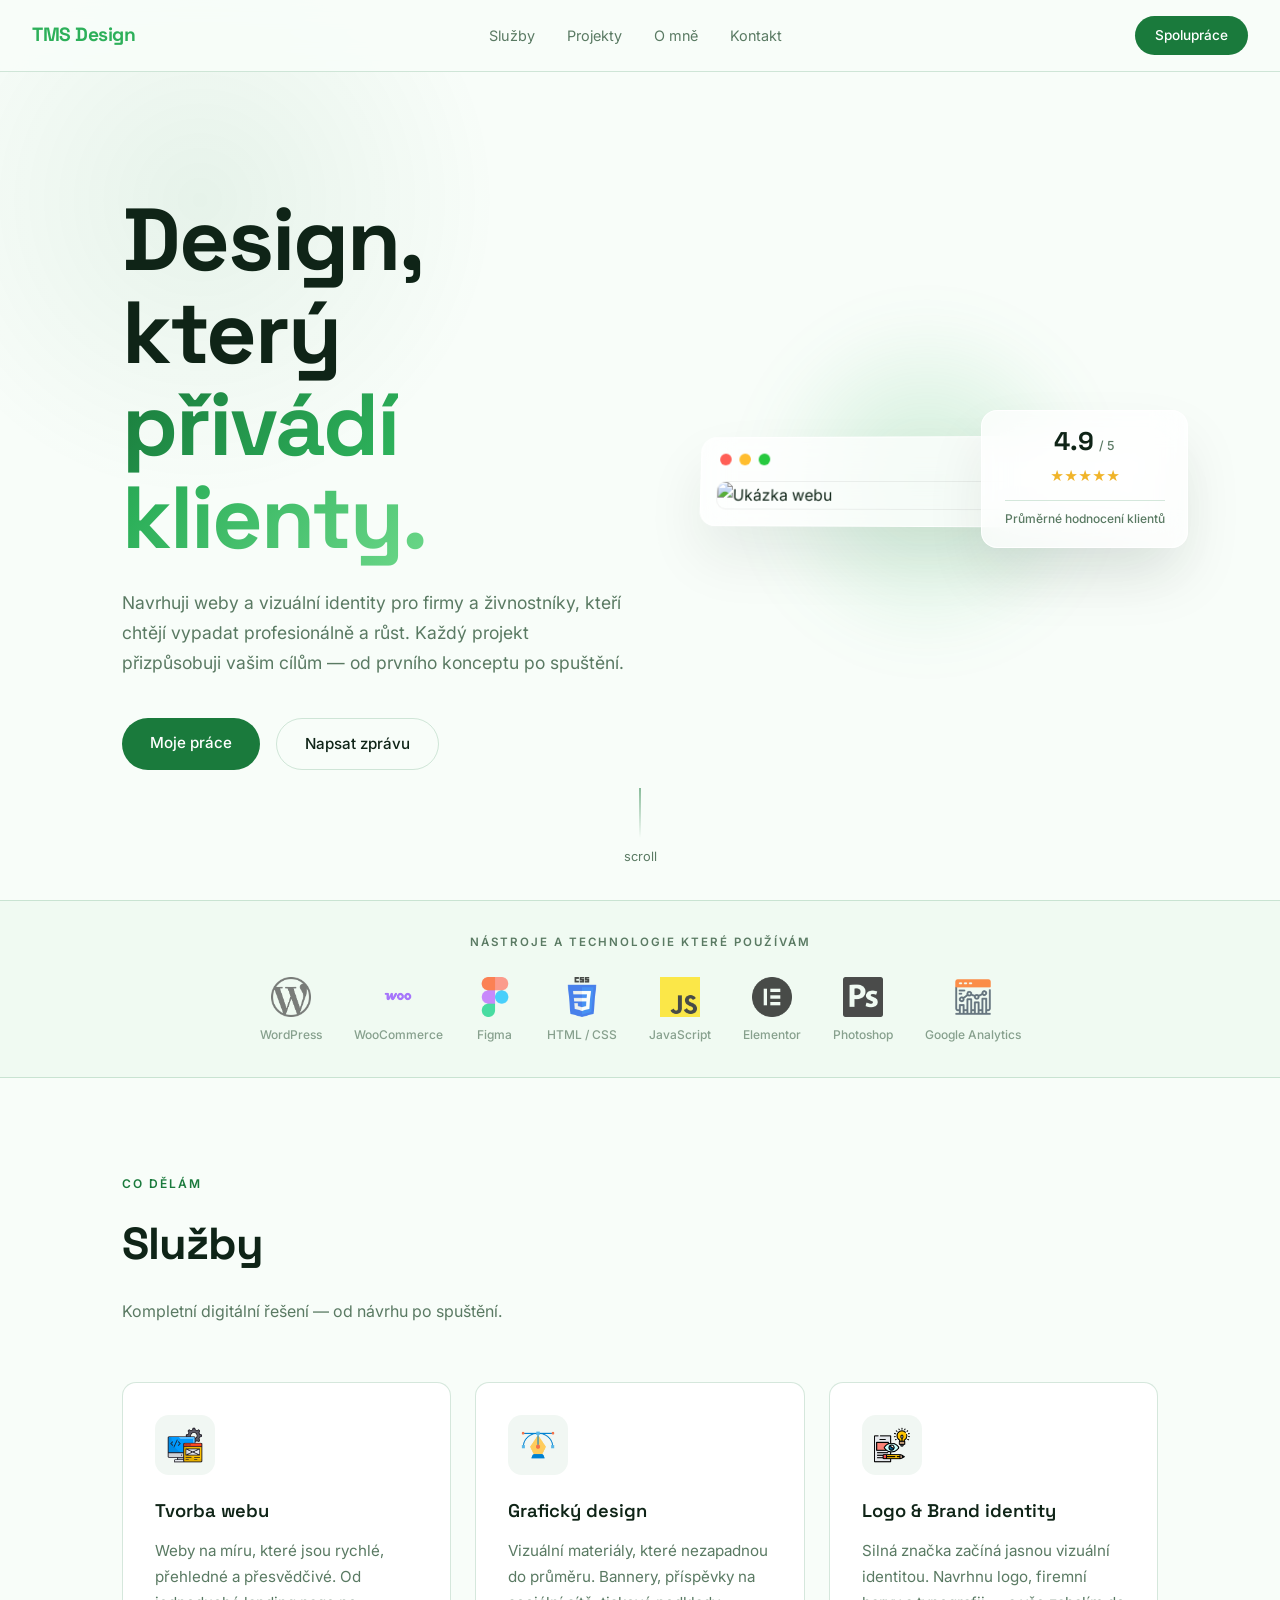
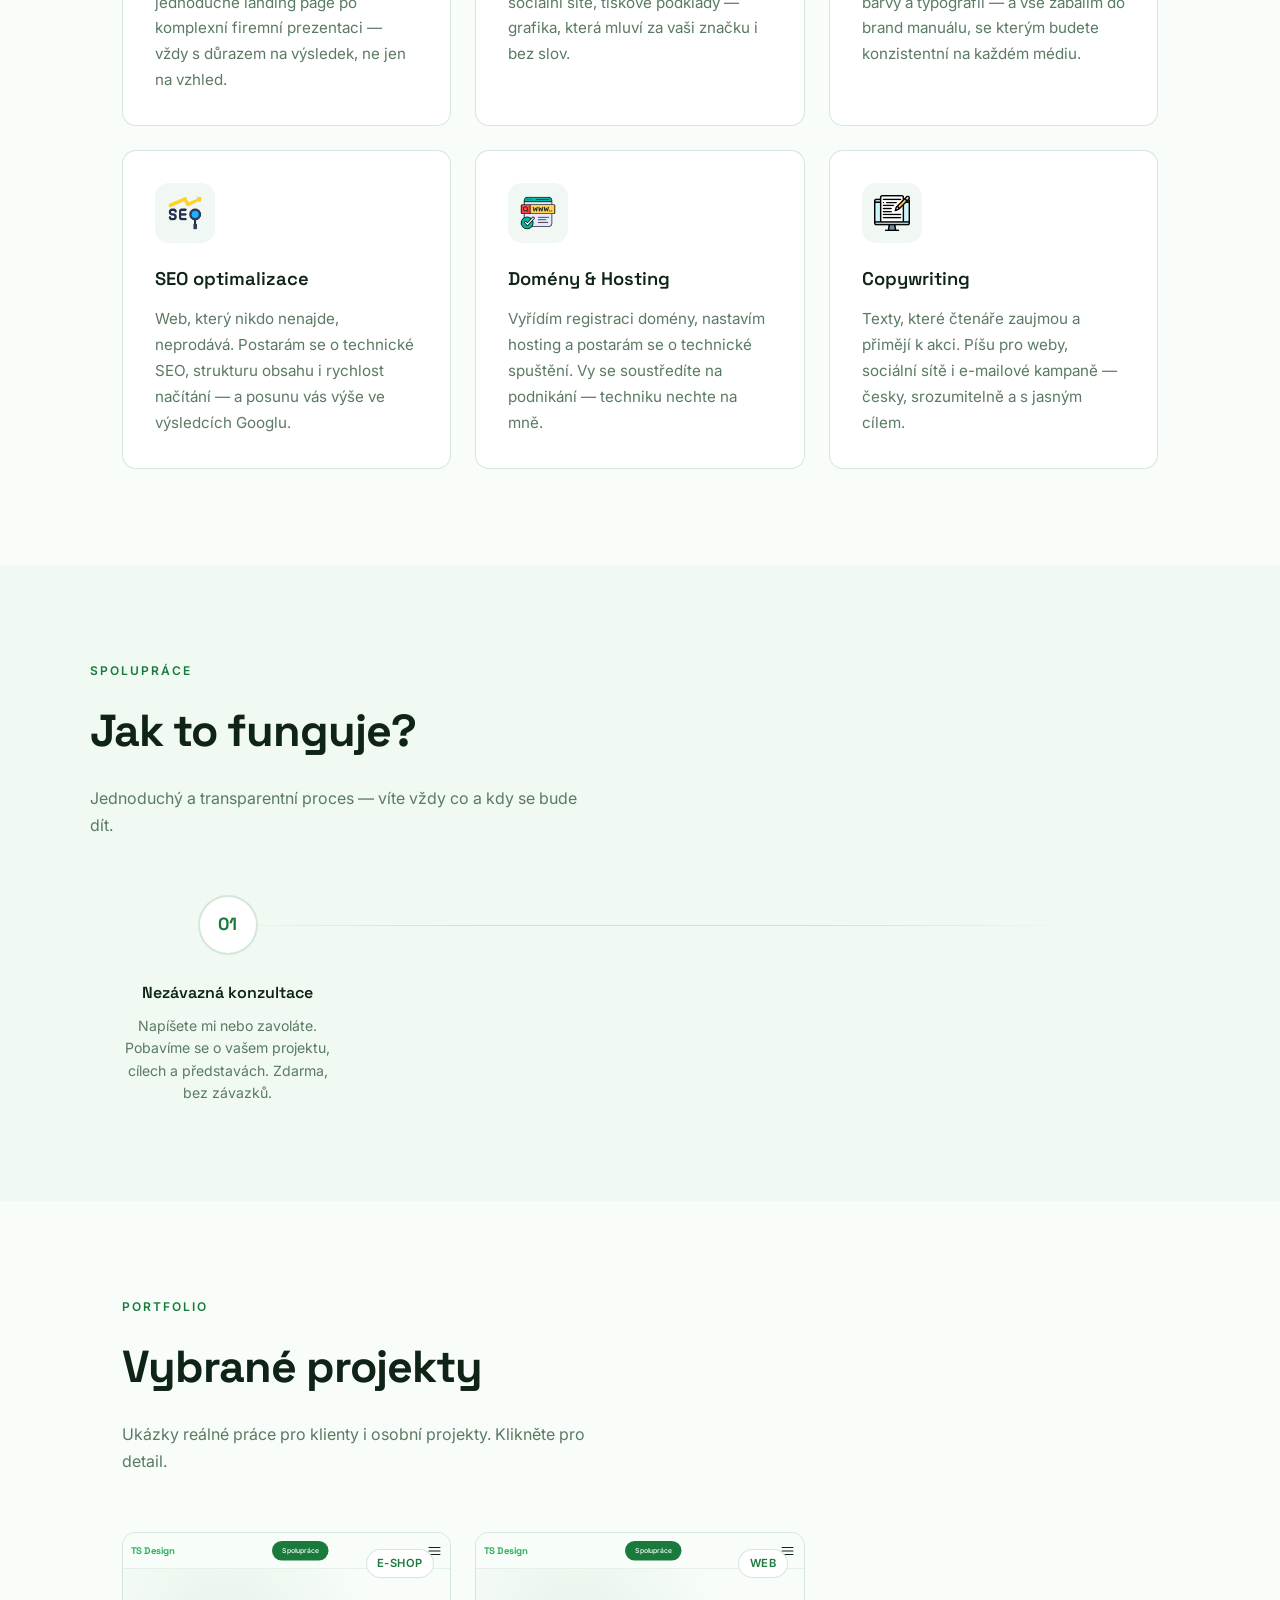
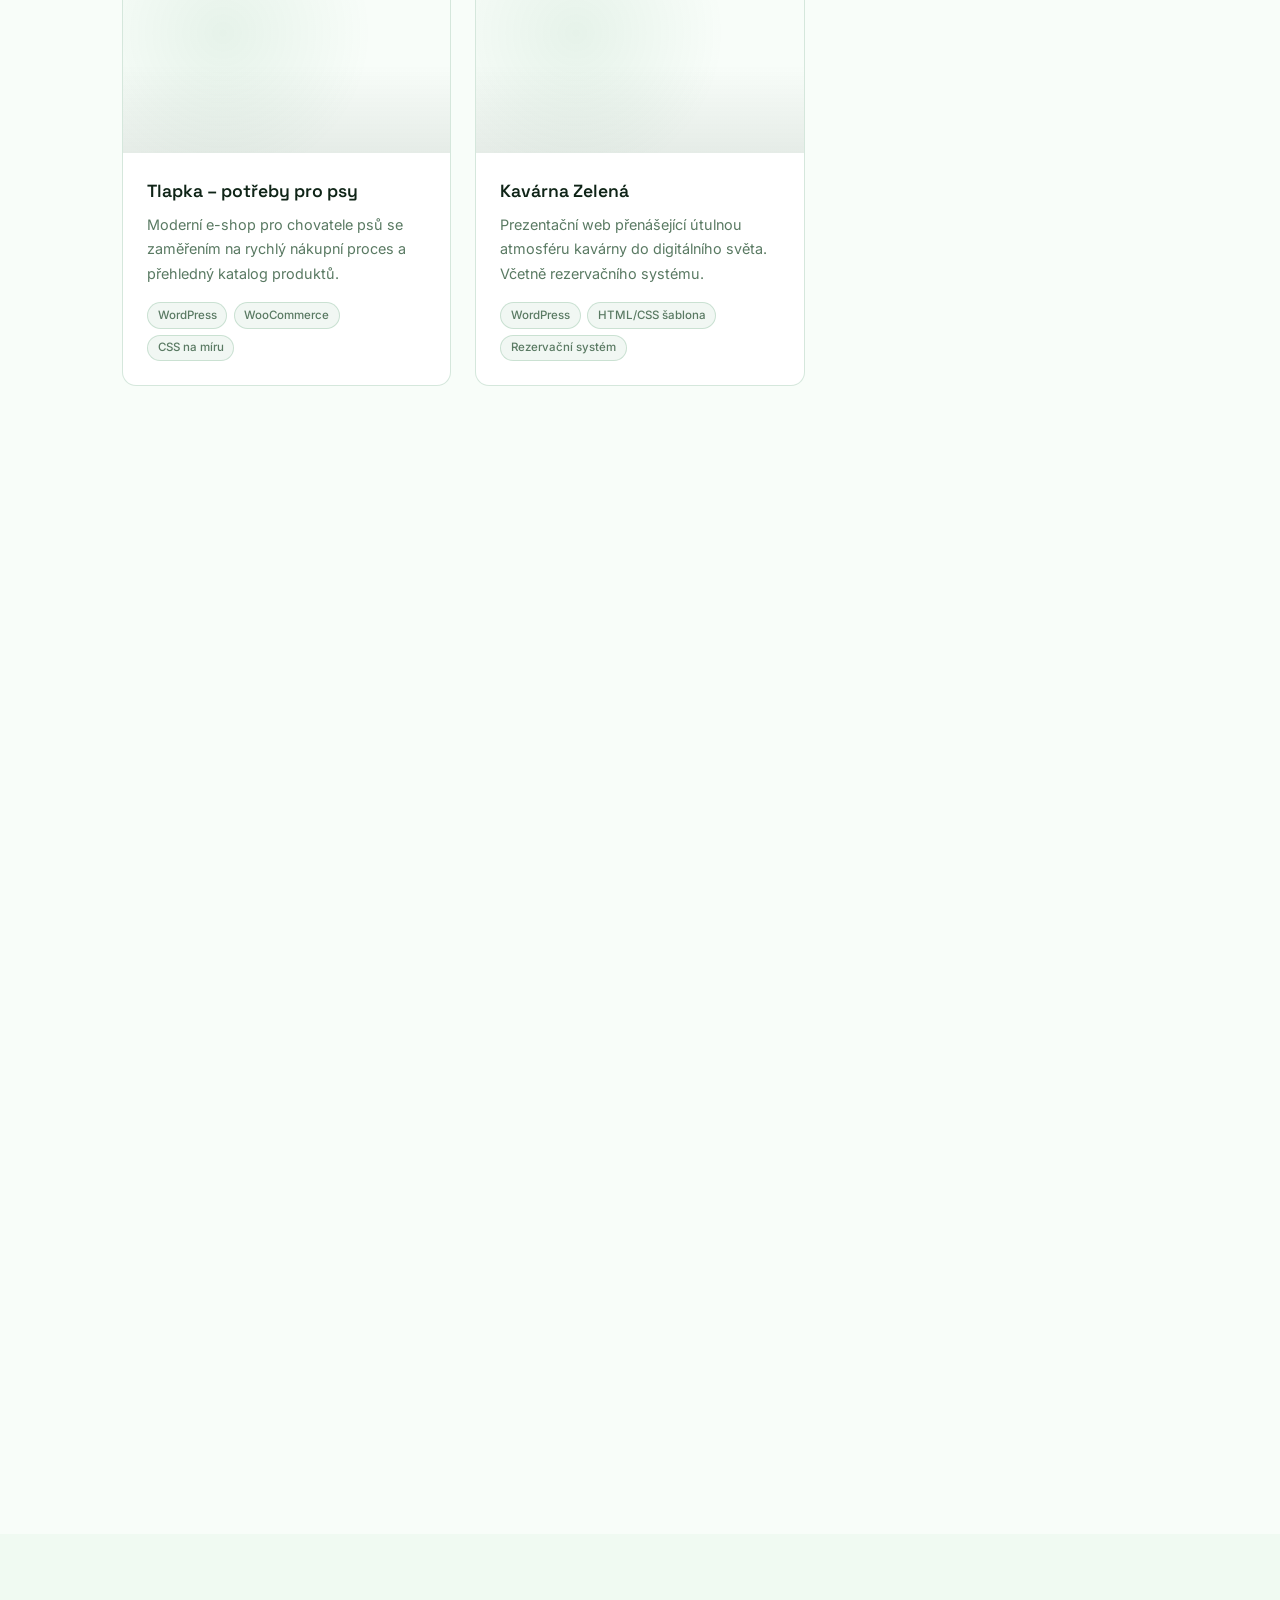
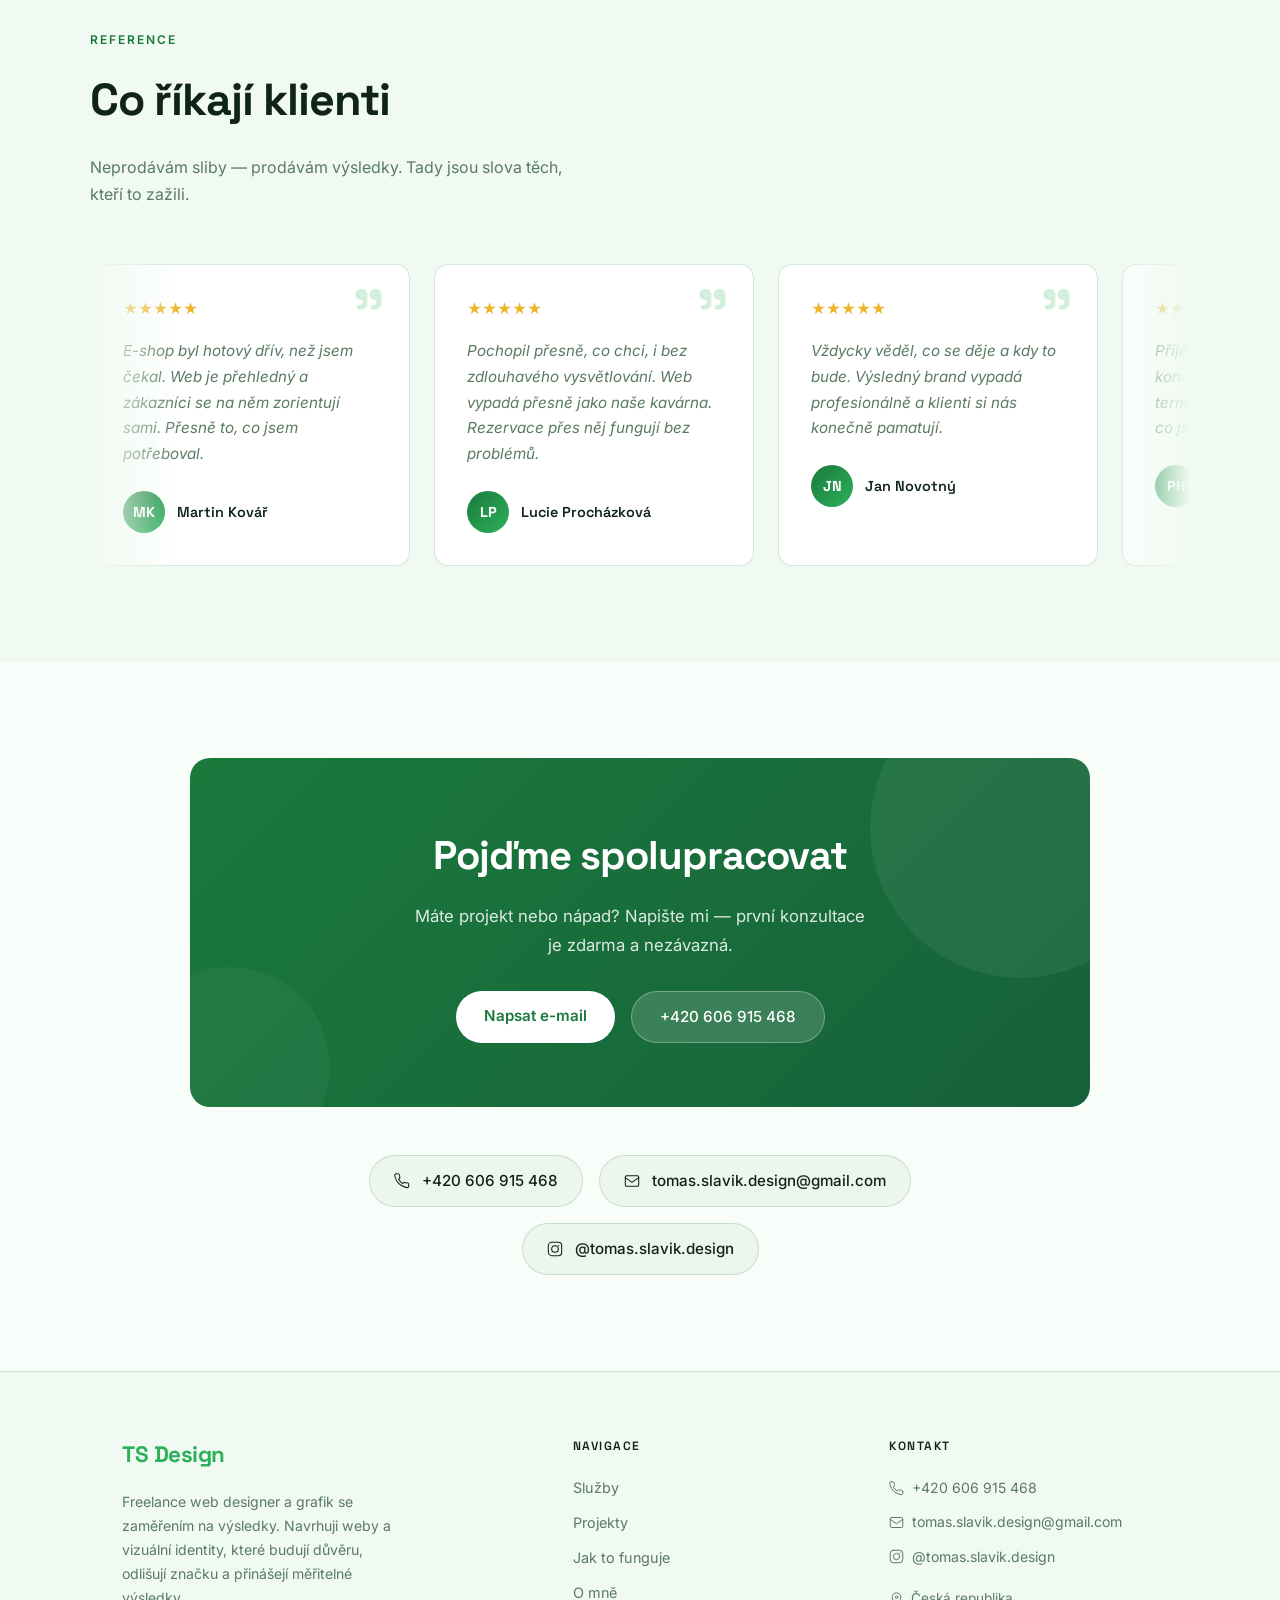
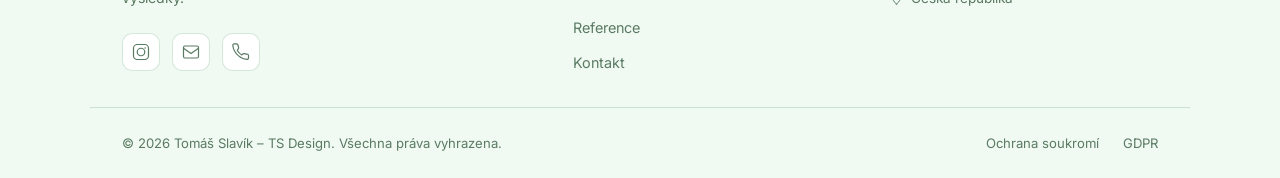
==== index.html @ 667ed164 "Add files via upload" ====
<!DOCTYPE html>
  <html lang="cs">
  <head>
  <meta charset="UTF-8">
  <meta name="viewport" content="width=device-width, initial-scale=1.0">
  <title>Tomáš Slavík – TMS Design</title>
  <meta name="description" content="Tomáš Slavík — freelance web designer a grafik z České republiky. Tvorba moderních webů, grafického designu a vizuálních identit.">
  <link rel="preconnect" href="https://fonts.googleapis.com">
  <link href="https://fonts.googleapis.com/css2?family=Inter:wght@300;400;500;600&family=Space+Grotesk:wght@400;500;600;700&display=swap" rel="stylesheet">
  <link rel="stylesheet" href="css.css">
  </head>
  <body>

  <div class="glow"></div>

  <!-- NAV -->
  <nav>
    <a href="#" class="logo">TMS Design</a>
    
    <ul class="nav-links">
      <li><a href="#sluzby">Služby</a></li>
      <li><a href="#projekty">Projekty</a></li>
      <li><a href="#o-mne">O mně</a></li>
      <li><a href="#kontakt">Kontakt</a></li>
    </ul>
    <a href="#kontakt" class="btn btn-primary nav-cta" style="padding: 0.5rem 1.25rem; font-size: 0.85rem;">Spolupráce</a>

    <button class="hamburger" aria-label="Otevřít menu">
      <span></span><span></span><span></span>
    </button>
  </nav>

  <!-- Mobilní menu -->
  <div class="mobile-menu">
    <a href="#sluzby">Služby</a>
    <a href="#projekty">Projekty</a>
    <a href="#o-mne">O mně</a>
    <a href="#kontakt">Kontakt</a>
  </div>

  <!-- HERO -->
  <div class="hero">
    <div class="hero-content">
      <div class="hero-text fade-up">
        <h1>Design, který<br><span>přivádí klienty.</span></h1>
        <p class="hero-sub">Navrhuji weby a vizuální identity pro firmy a živnostníky, kteří chtějí vypadat profesionálně a růst. Každý projekt přizpůsobuji vašim cílům — od prvního konceptu po spuštění.</p>
        <div class="hero-btns">
          <a href="#projekty" class="btn btn-primary">Moje práce</a>
          <a href="#kontakt" class="btn btn-outline">Napsat zprávu</a>
        </div>
      </div>
      
      <div class="hero-visual fade-up">
        <div class="ui-bg-glow"></div>
        
        <div class="ui-card main-card">
          <div class="browser-header">
            <span class="dot red"></span>
            <span class="dot yellow"></span>
            <span class="dot green"></span>
          </div>
          <div class="mockup-img-wrapper">
            <img src="https://images.unsplash.com/photo-1498050108023-c5249f4df085?q=80&w=800&auto=format&fit=crop" alt="Ukázka webu" loading="lazy">
          </div>
        </div>
        
        <div class="ui-card floating-stat" style="display:flex; flex-direction:column; gap:0.6rem; min-width:180px; padding: 1.1rem 1.4rem;">
          <div style="display:flex; align-items:baseline; gap:0.35rem;">
            <span style="font-family:'Space Grotesk',sans-serif; font-size:1.6rem; font-weight:700; color:var(--text); line-height:1;">4.9</span>
            <span style="font-size:0.78rem; color:var(--muted); font-weight:500;">/ 5</span>
          </div>
          <div style="display:flex; gap:3px; color:#f0b429; font-size:0.85rem;">★★★★★</div>
          <div style="font-size:0.75rem; color:var(--muted); font-weight:500; border-top:1px solid var(--border); padding-top:0.5rem; margin-top:0.1rem;">Průměrné hodnocení klientů</div>
        </div>
      </div>
    </div>

    <div class="hero-scroll">
      <div class="scroll-line"></div>
      <span>scroll</span>
    </div>
  </div>

  <!-- TECH LOGOS -->
  <div class="tech-strip">
    <div class="tech-strip-inner">
      <span class="tech-strip-label">Nástroje a technologie které používám</span>
      <div class="tech-logos">
        <div class="tech-logo">
          <img src="obrazky/WordPress.png" alt="WordPress">
          WordPress
        </div>
        <div class="tech-logo">
          <img src="obrazky/Woo_logo_color.png" alt="WooCommerce">
          WooCommerce
        </div>
        <div class="tech-logo">
          <img src="obrazky/figma.png" alt="Figma">
          Figma
        </div>
        <div class="tech-logo">
          <img src="obrazky/css.png" alt="CSS3">
          HTML / CSS
        </div>
        <div class="tech-logo">
          <img src="obrazky/js.png" alt="JavaScript">
          JavaScript
        </div>
        <div class="tech-logo">
          <img src="obrazky/elementor.png" alt="Elementor">
          Elementor
        </div>
        <div class="tech-logo">
          <img src="obrazky/photo.png" alt="Photoshop">
          Photoshop
        </div>
        <div class="tech-logo">
          <img src="obrazky/analytic.png" alt="Google Analytics">
          Google Analytics
        </div>
      </div>
    </div>
  </div>

  <!-- SERVICES -->
  <section id="sluzby">
    <div class="section-label fade-up">Co dělám</div>
    <h2 class="section-title fade-up">Služby</h2>
    <p class="section-sub fade-up">Kompletní digitální řešení — od návrhu po spuštění.</p>
    <div class="services-grid" style="grid-template-columns: repeat(auto-fit, minmax(260px, 1fr));">
      <div class="service-card fade-up">
        <div class="service-icon">
          <img src="obrazky/dev.png" alt="Tvorba webu">
        </div>
        <h3>Tvorba webu</h3>
        <p>Weby na míru, které jsou rychlé, přehledné a přesvědčivé. Od jednoduché landing page po komplexní firemní prezentaci — vždy s důrazem na výsledek, ne jen na vzhled.</p>
      </div>
      <div class="service-card fade-up">
        <div class="service-icon">
          <img src="obrazky/design.png" alt="Grafický design">
        </div>
        <h3>Grafický design</h3>
        <p>Vizuální materiály, které nezapadnou do průměru. Bannery, příspěvky na sociální sítě, tiskové podklady — grafika, která mluví za vaši značku i bez slov.</p>
      </div>
      <div class="service-card fade-up">
        <div class="service-icon">
          <img src="obrazky/bran.png" alt="Logo a Brand">
        </div>
        <h3>Logo & Brand identity</h3>
        <p>Silná značka začíná jasnou vizuální identitou. Navrhnu logo, firemní barvy a typografii — a vše zabalím do brand manuálu, se kterým budete konzistentní na každém médiu.</p>
      </div>
      <div class="service-card fade-up">
        <div class="service-icon">
          <img src="obrazky/seo.png" alt="SEO optimalizace">
        </div>
        <h3>SEO optimalizace</h3>
        <p>Web, který nikdo nenajde, neprodává. Postarám se o technické SEO, strukturu obsahu i rychlost načítání — a posunu vás výše ve výsledcích Googlu.</p>
      </div>
       <div class="service-card fade-up">
        <div class="service-icon">
          <img src="obrazky/domain.png" alt="Logo a Brand">
        </div>
        <h3>Domény & Hosting</h3>
        <p>Vyřídím registraci domény, nastavím hosting a postarám se o technické spuštění. Vy se soustředíte na podnikání — techniku nechte na mně.</p>
      </div>
       <div class="service-card fade-up">
        <div class="service-icon">
          <img src="obrazky/copy.png" alt="Logo a Brand">
        </div>
        <h3>Copywriting</h3>
        <p>Texty, které čtenáře zaujmou a přimějí k akci. Píšu pro weby, sociální sítě i e-mailové kampaně — česky, srozumitelně a s jasným cílem.</p>
      </div>
    </div>
  </section>

  <!-- JAK TO FUNGUJE -->
  <section id="proces" style="background: var(--bg2); max-width: none; padding: 6rem 2rem;">
    <div style="max-width: 1100px; margin: 0 auto;">
      <div class="section-label fade-up">Spolupráce</div>
      <h2 class="section-title fade-up">Jak to funguje?</h2>
      <p class="section-sub fade-up">Jednoduchý a transparentní proces — víte vždy co a kdy se bude dít.</p>

      <div class="process-steps">
        <div class="process-step fade-up">
          <div class="step-num">01</div>
          <h3>Nezávazná konzultace</h3>
          <p>Napíšete mi nebo zavoláte. Pobavíme se o vašem projektu, cílech a představách. Zdarma, bez závazků.</p>
        </div>
        <div class="process-step fade-up">
          <div class="step-num">02</div>
          <h3>Návrh a strategie</h3>
          <p>Připravím návrh designu a plán webu přesně na míru vašemu podnikání. Schválíte ho dřív, než začnu.</p>
        </div>
        <div class="process-step fade-up">
          <div class="step-num">03</div>
          <h3>Vývoj a testování</h3>
          <p>Přetavím návrh v funkční web. Vy sledujete průběh a dáváte zpětnou vazbu. Žádná překvapení.</p>
        </div>
        <div class="process-step fade-up">
          <div class="step-num">04</div>
          <h3>Spuštění a podpora</h3>
          <p>Web spustíme, zaškolím vás na správu. Zůstávám vám k dispozici i po dokončení.</p>
        </div>
      </div>
    </div>
  </section>

  <!-- PROJECTS -->
  <section id="projekty">
    <div class="section-label fade-up">Portfolio</div>
    <h2 class="section-title fade-up">Vybrané projekty</h2>
    <p class="section-sub fade-up">Ukázky reálné práce pro klienty i osobní projekty. Klikněte pro detail.</p>
    
    <div class="projects-grid-new">
      
      <a href="ht.html" class="project-card-new fade-up">
        <div class="project-preview">
          <iframe src="ht.html" title="Tlapka e-shop náhled" loading="lazy" tabindex="-1" aria-hidden="true"></iframe>
          <div class="project-preview-overlay"></div>
          <div class="project-preview-badge">E-shop</div>
        </div>
        <div class="project-info">
          <h3>Tlapka – potřeby pro psy</h3>
          <p>Moderní e-shop pro chovatele psů se zaměřením na rychlý nákupní proces a přehledný katalog produktů.</p>
          <div class="project-tech-tags">
            <span class="project-tech-tag">WordPress</span>
            <span class="project-tech-tag">WooCommerce</span>
            <span class="project-tech-tag">CSS na míru</span>
          </div>
        </div>
      </a>

      <a href="2.html" class="project-card-new fade-up">
        <div class="project-preview">
          <iframe src="2.html" title="Kavárna Zelená náhled" loading="lazy" tabindex="-1" aria-hidden="true"></iframe>
          <div class="project-preview-overlay"></div>
          <div class="project-preview-badge">Web</div>
        </div>
        <div class="project-info">
          <h3>Kavárna Zelená</h3>
          <p>Prezentační web přenášející útulnou atmosféru kavárny do digitálního světa. Včetně rezervačního systému.</p>
          <div class="project-tech-tags">
            <span class="project-tech-tag">WordPress</span>
            <span class="project-tech-tag">HTML/CSS šablona</span>
            <span class="project-tech-tag">Rezervační systém</span>
          </div>
        </div>
      </a>

      <a href="3.html" class="project-card-new fade-up">
        <div class="project-preview">
          <iframe src="3.html" title="Studio Forma náhled" loading="lazy" tabindex="-1" aria-hidden="true"></iframe>
          <div class="project-preview-overlay"></div>
          <div class="project-preview-badge">Brand</div>
        </div>
        <div class="project-info">
          <h3>Studio Forma</h3>
          <p>Kompletní vizuální identita pro fitness studio — logo, firemní barvy, typografie a prezentační web.</p>
          <div class="project-tech-tags">
            <span class="project-tech-tag">Branding</span>
            <span class="project-tech-tag">Logo design</span>
            <span class="project-tech-tag">Web design</span>
          </div>
        </div>
      </a>
      <a href="3.html" class="project-card-new fade-up">
        <div class="project-preview">
          <iframe src="3.html" title="Studio Forma náhled" loading="lazy" tabindex="-1" aria-hidden="true"></iframe>
          <div class="project-preview-overlay"></div>
          <div class="project-preview-badge">Brand</div>
        </div>
        <div class="project-info">
          <h3>Studio Forma</h3>
          <p>Kompletní vizuální identita pro fitness studio — logo, firemní barvy, typografie a prezentační web.</p>
          <div class="project-tech-tags">
            <span class="project-tech-tag">Branding</span>
            <span class="project-tech-tag">Logo design</span>
            <span class="project-tech-tag">Web design</span>
          </div>
        </div>
      </a>
      <a href="3.html" class="project-card-new fade-up">
        <div class="project-preview">
          <iframe src="3.html" title="Studio Forma náhled" loading="lazy" tabindex="-1" aria-hidden="true"></iframe>
          <div class="project-preview-overlay"></div>
          <div class="project-preview-badge">Brand</div>
        </div>
        <div class="project-info">
          <h3>Studio Forma</h3>
          <p>Kompletní vizuální identita pro fitness studio — logo, firemní barvy, typografie a prezentační web.</p>
          <div class="project-tech-tags">
            <span class="project-tech-tag">Branding</span>
            <span class="project-tech-tag">Logo design</span>
            <span class="project-tech-tag">Web design</span>
          </div>
        </div>
      </a>
      <a href="3.html" class="project-card-new fade-up">
        <div class="project-preview">
          <iframe src="3.html" title="Studio Forma náhled" loading="lazy" tabindex="-1" aria-hidden="true"></iframe>
          <div class="project-preview-overlay"></div>
          <div class="project-preview-badge">Brand</div>
        </div>
        <div class="project-info">
          <h3>Studio Forma</h3>
          <p>Kompletní vizuální identita pro fitness studio — logo, firemní barvy, typografie a prezentační web.</p>
          <div class="project-tech-tags">
            <span class="project-tech-tag">Branding</span>
            <span class="project-tech-tag">Logo design</span>
            <span class="project-tech-tag">Web design</span>
          </div>
        </div>
      </a>

    </div>
  </section>

  <!-- ABOUT -->
  <section id="o-mne">
    <div class="about-grid">
      <div class="about-text fade-up">
        <div class="section-label">O mně</div>
        <h2 class="section-title">Tomáš Slavík</h2>
        <p>Věřím, že hezký design je jen polovina úspěchu. Ta druhá je perfektní uživatelská zkušenost a schopnost prodávat.</p>
        <p>Díky praxi z grafických studií a IT, propojené se studiem Digitálního podnikání, se na každý projekt dívám komplexně. Nenavrhuji jen hezké obrázky, ale tvořím strategické weby a identity, které z návštěvníků dělají platící zákazníky.</p>

        <div class="skill-tags">
          <span class="skill-tag">Web Design (UI/UX)</span>
          <span class="skill-tag">Grafický design</span>
          <span class="skill-tag">HTML / CSS</span>
          <span class="skill-tag">WordPress</span>
          <span class="skill-tag">Figma</span>
          <span class="skill-tag">Branding</span>
        </div>
      </div>
      <div class="about-stats fade-up">
        <div class="stat-card">
          <div class="stat-num">40+</div>
          <div class="stat-desc">Dokončených projektů</div>
        </div>
        <div class="stat-card">
          <div class="stat-num">5+</div>
          <div class="stat-desc">Let zkušeností</div>
        </div>
        <div class="stat-card">
          <div class="stat-num">100%</div>
          <div class="stat-desc">Spokojených klientů</div>
        </div>
        <div class="stat-card">
          <div class="stat-num">14h</div>
          <div class="stat-desc">Průměrná odezva</div>
        </div>
      </div>
    </div>
  </section>

  <!-- REFERENCE -->
  <section id="reference" style="background: var(--bg2); max-width: none; padding: 6rem 2rem;">
    <div style="max-width: 1100px; margin: 0 auto;">
      <div class="section-label fade-up">Reference</div>
      <h2 class="section-title fade-up">Co říkají klienti</h2>
      <p class="section-sub fade-up">Neprodávám sliby — prodávám výsledky. Tady jsou slova těch, kteří to zažili.</p>

      <div class="testimonials-carousel-wrap">
        <div class="testimonials-carousel" id="testimonialsCarousel">

          <div class="testimonial-card">
            <div class="testimonial-stars">★★★★★</div>
            <p class="testimonial-text">E-shop byl hotový dřív, než jsem čekal. Web je přehledný a zákazníci se na něm zorientují sami. Přesně to, co jsem potřeboval.</p>
            <div class="testimonial-author">
              <div class="author-avatar">MK</div>
              <div class="author-name">Martin Kovář</div>
            </div>
          </div>

          <div class="testimonial-card">
            <div class="testimonial-stars">★★★★★</div>
            <p class="testimonial-text">Pochopil přesně, co chci, i bez zdlouhavého vysvětlování. Web vypadá přesně jako naše kavárna. Rezervace přes něj fungují bez problémů.</p>
            <div class="testimonial-author">
              <div class="author-avatar">LP</div>
              <div class="author-name">Lucie Procházková</div>
            </div>
          </div>

          <div class="testimonial-card">
            <div class="testimonial-stars">★★★★★</div>
            <p class="testimonial-text">Vždycky věděl, co se děje a kdy to bude. Výsledný brand vypadá profesionálně a klienti si nás konečně pamatují.</p>
            <div class="testimonial-author">
              <div class="author-avatar">JN</div>
              <div class="author-name">Jan Novotný</div>
            </div>
          </div>

          <div class="testimonial-card">
            <div class="testimonial-stars">★★★★<span style="color:var(--border);">★</span></div>
            <p class="testimonial-text">Příjemná spolupráce od začátku do konce. Komunikace byla jasná, termíny dodržel a web je přesně to, co jsem si představovala.</p>
            <div class="testimonial-author">
              <div class="author-avatar">PH</div>
              <div class="author-name">Petra Horáková</div>
            </div>
          </div>

          <div class="testimonial-card">
            <div class="testimonial-stars">★★★★★</div>
            <p class="testimonial-text">Žádné dohady, žádná překvapení. Vše proběhlo přesně podle plánu a výsledek vypadá skvěle.</p>
            <div class="testimonial-author">
              <div class="author-avatar">OB</div>
              <div class="author-name">Ondřej Blažek</div>
            </div>
          </div>

          <div class="testimonial-card">
            <div class="testimonial-stars">★★★★<span style="color:var(--border);">★</span></div>
            <p class="testimonial-text">Oceňuji, že jsem nemusela nic hlídat. Průběžně dával vědět, jak projekt postupuje. Web je spuštěný a funguje.</p>
            <div class="testimonial-author">
              <div class="author-avatar">KV</div>
              <div class="author-name">Kateřina Veselá</div>
            </div>
          </div>

        </div>
      </div>
    </div>
  </section>

  <!-- CTA BANNER -->
  <section id="kontakt" style="padding: 6rem 2rem;">
    <div class="cta-banner fade-up">
      <h2>Pojďme spolupracovat</h2>
      <p>Máte projekt nebo nápad? Napište mi — první konzultace je zdarma a nezávazná.</p>
      <div style="display:flex; gap:1rem; justify-content:center; flex-wrap:wrap; position:relative; z-index:1;">
        <a href="mailto:tomas.slavik.design@gmail.com?subject=Poptávka tvorby webu" class="btn btn-white">Napsat e-mail</a>
        <a href="tel:+420606915468" class="btn" style="background:rgba(255,255,255,0.15); color:#fff; border:1px solid rgba(255,255,255,0.3);">+420 606 915 468</a>
      </div>
    </div>

    <div style="max-width:600px; margin: 3rem auto 0; display:flex; flex-wrap:wrap; justify-content:center; gap:1rem;">
      <a href="tel:+420606915468" class="contact-link">
        <svg viewBox="0 0 24 24" fill="none" stroke="currentColor" stroke-width="1.6" stroke-linecap="round" stroke-linejoin="round" width="16" height="16"><path d="M22 16.92v3a2 2 0 0 1-2.18 2 19.79 19.79 0 0 1-8.63-3.07A19.5 19.5 0 0 1 4.14 12 19.79 19.79 0 0 1 1.07 3.4 2 2 0 0 1 3.05 1.22h3a2 2 0 0 1 2 1.72c.127.96.361 1.903.7 2.81a2 2 0 0 1-.45 2.11L7.09 9.91a16 16 0 0 0 6 6l1.27-1.27a2 2 0 0 1 2.11-.45c.907.339 1.85.573 2.81.7A2 2 0 0 1 22 16.92z"/></svg>
        +420 606 915 468
      </a>
      <a href="mailto:tomas.slavik.design@gmail.com?subject=Poptávka tvorby webu" class="contact-link">
        <svg viewBox="0 0 24 24" fill="none" stroke="currentColor" stroke-width="1.6" stroke-linecap="round" stroke-linejoin="round" width="16" height="16"><rect x="2" y="4" width="20" height="16" rx="2"/><path d="M2 7l10 7 10-7"/></svg>
        tomas.slavik.design@gmail.com
      </a>
      <a href="https://www.instagram.com/tomas.slavik.design/" class="contact-link" target="_blank" rel="noopener">
        <svg viewBox="0 0 24 24" fill="none" stroke="currentColor" stroke-width="1.6" stroke-linecap="round" stroke-linejoin="round" width="16" height="16"><rect x="2" y="2" width="20" height="20" rx="5"/><circle cx="12" cy="12" r="5"/><circle cx="17.5" cy="6.5" r="1" fill="currentColor" stroke="none"/></svg>
        @tomas.slavik.design
      </a>
    </div>
  </section>

  <!-- FOOTER -->
  <footer class="footer-full">
    <div class="footer-grid">
      <div class="footer-brand">
        <a href="#" class="logo">TS Design</a>
        <p>Freelance web designer a grafik se zaměřením na výsledky. Navrhuji weby a vizuální identity, které budují důvěru, odlišují značku a přinášejí měřitelné výsledky.</p>
        <div class="footer-social">
          <a href="https://www.instagram.com/tomas.slavik.design/" class="social-icon" target="_blank" rel="noopener" aria-label="Instagram">
            <svg viewBox="0 0 24 24" fill="none" stroke="currentColor" stroke-width="1.6" stroke-linecap="round" stroke-linejoin="round" width="18" height="18"><rect x="2" y="2" width="20" height="20" rx="5"/><circle cx="12" cy="12" r="5"/><circle cx="17.5" cy="6.5" r="1" fill="currentColor" stroke="none"/></svg>
          </a>
          <a href="mailto:tomas.slavik.design@gmail.com" class="social-icon" aria-label="E-mail">
            <svg viewBox="0 0 24 24" fill="none" stroke="currentColor" stroke-width="1.6" stroke-linecap="round" stroke-linejoin="round" width="18" height="18"><rect x="2" y="4" width="20" height="16" rx="2"/><path d="M2 7l10 7 10-7"/></svg>
          </a>
          <a href="tel:+420606915468" class="social-icon" aria-label="Telefon">
            <svg viewBox="0 0 24 24" fill="none" stroke="currentColor" stroke-width="1.6" stroke-linecap="round" stroke-linejoin="round" width="18" height="18"><path d="M22 16.92v3a2 2 0 0 1-2.18 2 19.79 19.79 0 0 1-8.63-3.07A19.5 19.5 0 0 1 4.14 12 19.79 19.79 0 0 1 1.07 3.4 2 2 0 0 1 3.05 1.22h3a2 2 0 0 1 2 1.72c.127.96.361 1.903.7 2.81a2 2 0 0 1-.45 2.11L7.09 9.91a16 16 0 0 0 6 6l1.27-1.27a2 2 0 0 1 2.11-.45c.907.339 1.85.573 2.81.7A2 2 0 0 1 22 16.92z"/></svg>
          </a>
        </div>
      </div>

      <div class="footer-col">
        <h4>Navigace</h4>
        <ul>
          <li><a href="#sluzby">Služby</a></li>
          <li><a href="#projekty">Projekty</a></li>
          <li><a href="#proces">Jak to funguje</a></li>
          <li><a href="#o-mne">O mně</a></li>
          <li><a href="#reference">Reference</a></li>
          <li><a href="#kontakt">Kontakt</a></li>
        </ul>
      </div>

      <div class="footer-col">
        <h4>Kontakt</h4>
        <ul>
          <li>
            <a href="tel:+420606915468" class="contact-item">
              <svg viewBox="0 0 24 24" fill="none" stroke="currentColor" stroke-width="1.6" stroke-linecap="round" stroke-linejoin="round" width="15" height="15"><path d="M22 16.92v3a2 2 0 0 1-2.18 2 19.79 19.79 0 0 1-8.63-3.07A19.5 19.5 0 0 1 4.14 12 19.79 19.79 0 0 1 1.07 3.4 2 2 0 0 1 3.05 1.22h3a2 2 0 0 1 2 1.72c.127.96.361 1.903.7 2.81a2 2 0 0 1-.45 2.11L7.09 9.91a16 16 0 0 0 6 6l1.27-1.27a2 2 0 0 1 2.11-.45c.907.339 1.85.573 2.81.7A2 2 0 0 1 22 16.92z"/></svg>
              +420 606 915 468
            </a>
          </li>
          <li>
            <a href="mailto:tomas.slavik.design@gmail.com" class="contact-item">
              <svg viewBox="0 0 24 24" fill="none" stroke="currentColor" stroke-width="1.6" stroke-linecap="round" stroke-linejoin="round" width="15" height="15"><rect x="2" y="4" width="20" height="16" rx="2"/><path d="M2 7l10 7 10-7"/></svg>
              tomas.slavik.design@gmail.com
            </a>
          </li>
          <li>
            <a href="https://www.instagram.com/tomas.slavik.design/" class="contact-item" target="_blank" rel="noopener">
              <svg viewBox="0 0 24 24" fill="none" stroke="currentColor" stroke-width="1.6" stroke-linecap="round" stroke-linejoin="round" width="15" height="15"><rect x="2" y="2" width="20" height="20" rx="5"/><circle cx="12" cy="12" r="5"/><circle cx="17.5" cy="6.5" r="1" fill="currentColor" stroke="none"/></svg>
              @tomas.slavik.design
            </a>
          </li>
          <li style="color: var(--muted); font-size: 0.85rem; margin-top: 0.5rem; display:flex; align-items:center; gap:0.4rem;">
            <svg viewBox="0 0 24 24" fill="none" stroke="currentColor" stroke-width="1.6" stroke-linecap="round" stroke-linejoin="round" width="15" height="15"><path d="M12 21c-4-4-7-7.5-7-11a7 7 0 0 1 14 0c0 3.5-3 7-7 11z"/><circle cx="12" cy="10" r="2"/></svg>
            Česká republika
          </li>
        </ul>
      </div>
    </div>

    <div class="footer-bottom">
      <p>© 2026 Tomáš Slavík – TS Design. Všechna práva vyhrazena.</p>
      <div class="footer-bottom-links">
        <a href="#">Ochrana soukromí</a>
        <a href="#">GDPR</a>
      </div>
    </div>
  </footer>

  <script src="js.js"></script>
  </body>
  </html>
---- css.css ----
*, *::before, *::after { box-sizing: border-box; margin: 0; padding: 0; }

:root {
  --bg: #f8fdf9;
  --bg2: #f0faf2;
  --bg3: #e8f5eb;
  --accent: #1a7a3c;
  --accent2: #2db05a;
  --text: #0f2417;
  --muted: #5a7a63;
  --border: rgba(26,122,60,0.18);
  --card: rgba(255,255,255,0.9);
  --radius: 14px;
}

html { scroll-behavior: smooth; }

body {
  background: var(--bg);
  color: var(--text);
  font-family: 'Inter', sans-serif;
  font-size: 16px;
  line-height: 1.7;
  overflow-x: hidden;
}

/* NAV */
nav {
  position: fixed;
  top: 0; left: 0; right: 0;
  z-index: 100;
  padding: 1rem 2rem;
  display: flex;
  justify-content: space-between;
  align-items: center;
  background: rgba(248,253,249,0.92);
  backdrop-filter: blur(12px);
  border-bottom: 1px solid var(--border);
}

.logo {
  font-family: 'Space Grotesk', sans-serif;
  font-weight: 700;
  font-size: 1.2rem;
  color: var(--accent2);
  letter-spacing: -0.5px;
  text-decoration: none;
}

.nav-links { display: flex; gap: 2rem; list-style: none; }
.nav-links a {
  color: var(--muted);
  text-decoration: none;
  font-size: 0.9rem;
  transition: color 0.2s;
}
.nav-links a:hover { color: var(--text); }

.hamburger {
  display: none;
  flex-direction: column;
  gap: 5px;
  cursor: pointer;
  padding: 4px;
  background: none;
  border: none;
}
.hamburger span {
  display: block;
  width: 24px;
  height: 2px;
  background: var(--text);
  border-radius: 2px;
  transition: all 0.3s;
}
.hamburger.open span:nth-child(1) { transform: translateY(7px) rotate(45deg); }
.hamburger.open span:nth-child(2) { opacity: 0; }
.hamburger.open span:nth-child(3) { transform: translateY(-7px) rotate(-45deg); }

.mobile-menu {
  display: none;
  position: fixed;
  top: 61px; left: 0; right: 0;
  background: rgba(248,253,249,0.98);
  backdrop-filter: blur(12px);
  border-bottom: 1px solid var(--border);
  padding: 1.5rem 2rem;
  flex-direction: column;
  gap: 0;
  z-index: 99;
}
.mobile-menu.open { display: flex; }
.mobile-menu a {
  color: var(--text);
  text-decoration: none;
  font-size: 1.1rem;
  font-weight: 500;
  padding: 0.9rem 0;
  border-bottom: 1px solid var(--border);
  transition: color 0.2s;
}
.mobile-menu a:last-child { border-bottom: none; }
.mobile-menu a:hover { color: var(--accent); }

@media (max-width: 768px) {
  .nav-links { display: none; }
  .hamburger { display: flex; }
  .nav-cta { display: none; }
}

/* HERO */
.hero {
  min-height: 100vh;
  display: flex;
  flex-direction: column;
  justify-content: center;
  padding: 8rem 2rem 4rem;
  max-width: 1100px;
  margin: 0 auto;
  position: relative;
}

.hero-content {
  display: grid;
  grid-template-columns: 1.1fr 1fr;
  gap: 4rem;
  align-items: center;
  width: 100%;
}

.hero h1 {
  font-family: 'Space Grotesk', sans-serif;
  font-size: clamp(2.8rem, 7vw, 5.5rem);
  font-weight: 700;
  line-height: 1.05;
  letter-spacing: -2px;
  margin-bottom: 1.5rem;
}

.hero h1 span {
  background: linear-gradient(135deg, #1a7a3c, #2db05a, #6dd88a);
  -webkit-background-clip: text;
  -webkit-text-fill-color: transparent;
  background-clip: text;
}

.hero-sub {
  font-size: 1.1rem;
  color: var(--muted);
  max-width: 520px;
  margin-bottom: 2.5rem;
}

.hero-btns { display: flex; gap: 1rem; flex-wrap: wrap; }

.btn {
  display: inline-block;
  padding: 0.75rem 1.75rem;
  border-radius: 100px;
  font-size: 0.95rem;
  font-weight: 500;
  text-decoration: none;
  transition: all 0.2s;
  cursor: pointer;
  border: none;
}

.btn-primary {
  background: var(--accent);
  color: #fff;
}
.btn-primary:hover { background: #7c74ff; transform: translateY(-1px); }

.btn-outline {
  background: transparent;
  color: var(--text);
  border: 1px solid var(--border);
}
.btn-outline:hover { border-color: var(--accent2); color: var(--accent2); }

/* --- VIZUÁL: Obrázek ve 3D okně prohlížeče --- */
.hero-visual {
  position: relative;
  width: 100%;
  max-width: 480px;
  margin: 0 auto;
}

.ui-bg-glow {
  position: absolute;
  top: 50%; left: 50%;
  transform: translate(-50%, -50%);
  width: 350px; height: 350px;
  background: radial-gradient(circle, rgba(45,176,90,0.2) 0%, transparent 70%);
  border-radius: 50%;
  filter: blur(25px);
  z-index: 0;
}

.ui-card {
  background: rgba(255, 255, 255, 0.75);
  backdrop-filter: blur(16px);
  -webkit-backdrop-filter: blur(16px);
  border: 1px solid rgba(255, 255, 255, 0.9);
  border-radius: 16px;
  box-shadow: 0 30px 60px rgba(15, 36, 23, 0.08);
  position: relative;
  z-index: 1;
}

.main-card {
  padding: 1rem;
  transform: perspective(1000px) rotateY(-5deg) rotateX(5deg);
  animation: floatCard 6s ease-in-out infinite;
}

.browser-header { 
  display: flex; 
  gap: 8px; 
  margin-bottom: 1rem; 
  padding-left: 0.2rem;
}
.dot { width: 12px; height: 12px; border-radius: 50%; }
.dot.red { background: #ff5f56; }
.dot.yellow { background: #ffbd2e; }
.dot.green { background: #27c93f; }

.mockup-img-wrapper {
  width: 100%;
  border-radius: 10px;
  overflow: hidden;
  border: 1px solid rgba(0,0,0,0.06);
  position: relative;
}

.mockup-img-wrapper img {
  width: 100%;
  display: block;
  object-fit: cover;
  transition: transform 0.6s ease;
}

.main-card:hover .mockup-img-wrapper img {
  transform: scale(1.03);
}

.floating-stat {
  position: absolute;
  bottom: -20px;
  right: -30px;
  padding: 1rem 1.5rem;
  display: flex;
  align-items: center;
  gap: 1rem;
  animation: floatCard 5s ease-in-out infinite reverse;
  z-index: 2;
}

.stat-icon {
  width: 40px; height: 40px;
  background: rgba(45,176,90,0.15);
  border-radius: 10px;
  display: flex; align-items: center; justify-content: center;
  font-size: 1.2rem;
}

.stat-text strong { display: block; font-family: 'Space Grotesk', sans-serif; font-size: 1.3rem; color: var(--text); line-height: 1.1; }
.stat-text span { font-size: 0.8rem; color: var(--muted); }

@keyframes floatCard {
  0%, 100% { transform: perspective(1000px) rotateY(-5deg) rotateX(5deg) translateY(0); }
  50% { transform: perspective(1000px) rotateY(-5deg) rotateX(5deg) translateY(-15px); }
}

.hero-scroll {
  position: absolute;
  bottom: 2rem;
  left: 50%;
  transform: translateX(-50%);
  display: flex;
  flex-direction: column;
  align-items: center;
  gap: 0.5rem;
  color: var(--muted);
  font-size: 0.8rem;
}

.scroll-line {
  width: 1px;
  height: 50px;
  background: linear-gradient(to bottom, var(--accent), transparent);
  animation: scrollAnim 1.5s ease-in-out infinite;
}

@keyframes scrollAnim {
  0%, 100% { opacity: 0.3; transform: scaleY(1); }
  50% { opacity: 1; transform: scaleY(1.2); }
}

/* SECTIONS */
section { padding: 6rem 2rem; max-width: 1100px; margin: 0 auto; }

.section-label {
  font-size: 0.75rem;
  font-weight: 600;
  letter-spacing: 2px;
  text-transform: uppercase;
  color: var(--accent);
  margin-bottom: 0.75rem;
}

.section-title {
  font-family: 'Space Grotesk', sans-serif;
  font-size: clamp(1.8rem, 4vw, 2.8rem);
  font-weight: 700;
  letter-spacing: -1px;
  margin-bottom: 1rem;
}

.section-sub {
  color: var(--muted);
  max-width: 500px;
  margin-bottom: 3.5rem;
}

/* SERVICES */
.services-grid {
  display: grid;
  grid-template-columns: repeat(auto-fit, minmax(280px, 1fr));
  gap: 1.5rem;
}

.service-card {
  background: var(--card);
  border: 1px solid var(--border);
  border-radius: var(--radius);
  padding: 2rem;
  transition: all 0.3s;
  position: relative;
  overflow: hidden;
}

.service-card::before {
  content: '';
  position: absolute;
  top: 0; left: 0; right: 0;
  height: 2px;
  background: linear-gradient(90deg, var(--accent), var(--accent2));
  opacity: 0;
  transition: opacity 0.3s;
}

.service-card:hover { transform: translateY(-4px); border-color: rgba(108,99,255,0.4); }
.service-card:hover::before { opacity: 1; }

.service-icon {
  width: 60px; 
  height: 60px;
  background: rgba(26,122,60,0.06);
  border-radius: 14px;
  display: flex; 
  align-items: center; 
  justify-content: center;
  margin-bottom: 1.25rem;
  padding: 12px;
}

.service-icon img {
  width: 100%;
  height: 100%;
  object-fit: contain;
  transition: transform 0.3s ease;
}

.service-card:hover .service-icon img {
  transform: scale(1.1);
}

.service-card h3 {
  font-family: 'Space Grotesk', sans-serif;
  font-size: 1.15rem;
  font-weight: 600;
  margin-bottom: 0.75rem;
}

.service-card p { color: var(--muted); font-size: 0.95rem; }

/* PROJECTS */
.projects-grid {
  display: grid;
  grid-template-columns: repeat(auto-fit, minmax(320px, 1fr));
  gap: 1.5rem;
}

.project-card {
  background: var(--card);
  border: 1px solid var(--border);
  border-radius: var(--radius);
  overflow: hidden;
  transition: all 0.3s;
}

.project-card:hover { transform: translateY(-4px); border-color: rgba(108,99,255,0.4); }

.project-thumb {
  height: 200px;
  display: flex;
  align-items: center;
  justify-content: center;
  font-size: 3rem;
  position: relative;
  overflow: hidden;
}

.project-thumb.p1 { background: linear-gradient(135deg, #d4f0dc, #a8e0b8); }
.project-thumb.p2 { background: linear-gradient(135deg, #c8ecd2, #8fd4a8); }
.project-thumb.p3 { background: linear-gradient(135deg, #e0f4e6, #b8e8c4); }

.project-info { padding: 1.5rem; }

.project-tag {
  display: inline-block;
  background: rgba(26,122,60,0.1);
  color: var(--accent);
  font-size: 0.75rem;
  font-weight: 500;
  padding: 0.2rem 0.7rem;
  border-radius: 100px;
  margin-bottom: 0.75rem;
}

.project-info h3 {
  font-family: 'Space Grotesk', sans-serif;
  font-size: 1.1rem;
  font-weight: 600;
  margin-bottom: 0.5rem;
}

.project-info p { color: var(--muted); font-size: 0.9rem; }

/* ABOUT & SKILLS */
.about-grid {
  display: grid;
  grid-template-columns: 1fr 1fr;
  gap: 4rem;
  align-items: center;
}

.about-text p { color: var(--muted); margin-bottom: 1rem; }

.skill-tags {
  display: flex;
  flex-wrap: wrap;
  gap: 0.6rem;
  margin-top: 1.5rem;
}

.skill-tag {
  background: rgba(26,122,60,0.06);
  color: var(--accent);
  padding: 0.4rem 0.9rem;
  border-radius: 100px;
  font-size: 0.85rem;
  font-weight: 500;
  border: 1px solid rgba(26,122,60,0.15);
  transition: all 0.2s;
}

.skill-tag:hover {
  background: var(--accent);
  color: #fff;
  border-color: var(--accent);
}

.about-stats {
  display: grid;
  grid-template-columns: 1fr 1fr;
  gap: 1rem;
}

.stat-card {
  background: var(--card);
  border: 1px solid var(--border);
  border-radius: var(--radius);
  padding: 1.5rem;
  text-align: center;
}

.stat-num {
  font-family: 'Space Grotesk', sans-serif;
  font-size: 2.5rem;
  font-weight: 700;
  color: var(--accent2);
}

.stat-desc { color: var(--muted); font-size: 0.85rem; margin-top: 0.25rem; }

/* CONTACT */
.contact-inner {
  background: var(--card);
  border: 1px solid var(--border);
  border-radius: 20px;
  padding: 4rem 2rem;
  max-width: 900px;
  margin: 0 auto;
  display: flex;
  flex-direction: column;
  align-items: center;
  text-align: center;
}

.contact-info {
  display: flex;
  flex-direction: column;
  align-items: center;
  width: 100%;
}

.contact-info h2 {
  font-family: 'Space Grotesk', sans-serif;
  font-size: 2rem;
  font-weight: 700;
  letter-spacing: -1px;
  margin-bottom: 1rem;
}

.contact-info p { 
  color: var(--muted); 
  margin: 0 auto 2.5rem auto; 
  max-width: 500px; 
}

.contact-links {
  display: flex;
  flex-wrap: wrap;
  justify-content: center;
  gap: 1rem;
}

.contact-link {
  display: flex;
  align-items: center;
  gap: 0.75rem;
  color: var(--text);
  text-decoration: none;
  font-size: 0.95rem;
  font-weight: 500;
  padding: 0.75rem 1.5rem;
  background: rgba(26,122,60,0.05);
  border: 1px solid var(--border);
  border-radius: 100px;
  transition: all 0.2s;
}

.contact-link:hover {
  background: var(--accent);
  color: #fff;
  border-color: var(--accent);
}

.contact-icon {
  font-size: 1.1rem;
}

/* FOOTER */
footer {
  border-top: 1px solid var(--border);
  padding: 2rem;
  text-align: center;
  color: var(--muted);
  font-size: 0.85rem;
}

/* GLOW BG */
.glow {
  position: fixed;
  width: 600px; height: 600px;
  border-radius: 50%;
  background: radial-gradient(circle, rgba(26,122,60,0.08) 0%, transparent 70%);
  pointer-events: none;
  z-index: 0;
  top: -100px; left: -100px;
}

@media (hover: none) and (pointer: coarse) {
  .glow { display: none; }
}

/* ANIMATIONS */
.fade-up {
  opacity: 0;
  transform: translateY(30px);
  transition: opacity 0.7s ease, transform 0.7s ease;
}
.fade-up.visible { opacity: 1; transform: translateY(0); }

/* --- DETAIL PROJEKTU (PODSTRÁNKA) --- */
.project-detail-header {
  padding-top: 8rem;
  max-width: 900px;
  margin: 0 auto;
  padding-bottom: 2rem;
  padding-left: 2rem;
  padding-right: 2rem;
}

.back-link {
  display: inline-flex;
  align-items: center;
  gap: 0.5rem;
  color: var(--muted);
  text-decoration: none;
  font-weight: 500;
  transition: color 0.2s;
}

.back-link:hover {
  color: var(--accent);
}

.slider-container {
  position: relative;
  max-width: 900px;
  margin: 0 auto;
  border-radius: var(--radius);
  overflow: hidden;
  background: #ffffff; /* Čistě bílé pozadí skvěle splyne se screenshoty */
  aspect-ratio: 16 / 9; /* Perfektní obdélníkový poměr pro snímky obrazovky */
  border: 1px solid var(--border);
}

.slider-slide {
  position: absolute;
  top: 0; left: 0; 
  width: 100%; height: 100%;
  opacity: 0;
  transition: opacity 0.5s ease;
  z-index: 0;
}

.slider-slide.active {
  opacity: 1;
  z-index: 1;
}

.slider-slide img {
  width: 100%; 
  height: 100%; 
  object-fit: contain; /* Obrázek se přizpůsobí, aby byl vidět celý bez ořezu */
  padding: 1rem; /* Jemný vnitřní okraj, aby screenshot nelepil na hrany rámečku */
}

.slider-btn {
  position: absolute;
  top: 50%;
  transform: translateY(-50%);
  background: rgba(255, 255, 255, 0.9);
  border: 1px solid var(--border);
  color: var(--text);
  width: 48px; height: 48px;
  border-radius: 50%;
  display: flex; align-items: center; justify-content: center;
  cursor: pointer;
  z-index: 2;
  transition: all 0.2s;
  font-size: 1.2rem;
  box-shadow: 0 4px 12px rgba(0,0,0,0.05);
}

.slider-btn:hover { 
  background: var(--accent); 
  color: #fff; 
  border-color: var(--accent);
}

.slider-btn.prev { left: 1.5rem; }
.slider-btn.next { right: 1.5rem; }

.project-description {
  max-width: 900px;
  margin: 0 auto;
}

.project-description h1 {
  font-family: 'Space Grotesk', sans-serif;
  font-size: clamp(2rem, 5vw, 3rem);
  margin-bottom: 1.5rem;
  letter-spacing: -1px;
}

.project-description p {
  color: var(--muted);
  font-size: 1.05rem;
  line-height: 1.8;
  margin-bottom: 1rem;
}

/* RESPONSIVE */
@media (max-width: 768px) {
  nav { padding: 1rem; }
  .nav-links { display: none; }
  
  .hero-content { grid-template-columns: 1fr; gap: 3rem; text-align: center; }
  .hero-visual { order: -1; margin-bottom: 1rem; }
  .hero-btns { justify-content: center; }
  .hero-sub { margin-left: auto; margin-right: auto; }

  .about-grid { grid-template-columns: 1fr; gap: 2rem; }
  .contact-inner { padding: 3rem 1.5rem; }
  .contact-links { flex-direction: column; align-items: stretch; }
  .contact-link { justify-content: center; }
  section { padding: 4rem 1rem; }
}
:root {
  --bg: #f8fdf9;
  --bg2: #f0faf2;
  --bg3: #e8f5eb;
  --accent: #1a7a3c;
  --accent2: #2db05a;
  --text: #0f2417;
  --muted: #5a7a63;
  --border: rgba(26,122,60,0.18);
  --card: rgba(255,255,255,0.9);
  --radius: 14px;
}

html { scroll-behavior: smooth; }

body {
  background: var(--bg);
  color: var(--text);
  font-family: 'Inter', sans-serif;
  font-size: 16px;
  line-height: 1.7;
  overflow-x: hidden;
}

/* NAV */
nav {
  position: fixed;
  top: 0; left: 0; right: 0;
  z-index: 100;
  padding: 1rem 2rem;
  display: flex;
  justify-content: space-between;
  align-items: center;
  background: rgba(248,253,249,0.92);
  backdrop-filter: blur(12px);
  border-bottom: 1px solid var(--border);
}

.logo {
  font-family: 'Space Grotesk', sans-serif;
  font-weight: 700;
  font-size: 1.2rem;
  color: var(--accent2);
  letter-spacing: -0.5px;
  text-decoration: none;
}

.nav-links { display: flex; gap: 2rem; list-style: none; }
.nav-links a {
  color: var(--muted);
  text-decoration: none;
  font-size: 0.9rem;
  transition: color 0.2s;
}
.nav-links a:hover { color: var(--text); }

.hamburger {
  display: none;
  flex-direction: column;
  gap: 5px;
  cursor: pointer;
  padding: 4px;
  background: none;
  border: none;
}
.hamburger span {
  display: block;
  width: 24px;
  height: 2px;
  background: var(--text);
  border-radius: 2px;
  transition: all 0.3s;
}
.hamburger.open span:nth-child(1) { transform: translateY(7px) rotate(45deg); }
.hamburger.open span:nth-child(2) { opacity: 0; }
.hamburger.open span:nth-child(3) { transform: translateY(-7px) rotate(-45deg); }

.mobile-menu {
  display: none;
  position: fixed;
  top: 61px; left: 0; right: 0;
  background: rgba(248,253,249,0.98);
  backdrop-filter: blur(12px);
  border-bottom: 1px solid var(--border);
  padding: 1.5rem 2rem;
  flex-direction: column;
  gap: 0;
  z-index: 99;
}
.mobile-menu.open { display: flex; }
.mobile-menu a {
  color: var(--text);
  text-decoration: none;
  font-size: 1.1rem;
  font-weight: 500;
  padding: 0.9rem 0;
  border-bottom: 1px solid var(--border);
  transition: color 0.2s;
}
.mobile-menu a:last-child { border-bottom: none; }
.mobile-menu a:hover { color: var(--accent); }

@media (max-width: 768px) {
  .nav-links { display: none; }
  .hamburger { display: flex; }
  .nav-cta { display: none; }
}

/* HERO */
.hero {
  min-height: 100vh;
  display: flex;
  flex-direction: column;
  justify-content: center;
  padding: 8rem 2rem 4rem;
  max-width: 1100px;
  margin: 0 auto;
  position: relative;
}

.hero-content {
  display: grid;
  grid-template-columns: 1.1fr 1fr;
  gap: 4rem;
  align-items: center;
  width: 100%;
}

.hero h1 {
  font-family: 'Space Grotesk', sans-serif;
  font-size: clamp(2.8rem, 7vw, 5.5rem);
  font-weight: 700;
  line-height: 1.05;
  letter-spacing: -2px;
  margin-bottom: 1.5rem;
}

.hero h1 span {
  background: linear-gradient(135deg, #1a7a3c, #2db05a, #6dd88a);
  -webkit-background-clip: text;
  -webkit-text-fill-color: transparent;
  background-clip: text;
}

.hero-sub {
  font-size: 1.1rem;
  color: var(--muted);
  max-width: 520px;
  margin-bottom: 2.5rem;
}

.hero-btns { display: flex; gap: 1rem; flex-wrap: wrap; }

.btn {
  display: inline-block;
  padding: 0.75rem 1.75rem;
  border-radius: 100px;
  font-size: 0.95rem;
  font-weight: 500;
  text-decoration: none;
  transition: all 0.2s;
  cursor: pointer;
  border: none;
}

.btn-primary {
  background: var(--accent);
  color: #fff;
}
.btn-primary:hover { background: #7c74ff; transform: translateY(-1px); }

.btn-outline {
  background: transparent;
  color: var(--text);
  border: 1px solid var(--border);
}
.btn-outline:hover { border-color: var(--accent2); color: var(--accent2); }

/* --- VIZUÁL: Obrázek ve 3D okně prohlížeče --- */
.hero-visual {
  position: relative;
  width: 100%;
  max-width: 480px;
  margin: 0 auto;
}

.ui-bg-glow {
  position: absolute;
  top: 50%; left: 50%;
  transform: translate(-50%, -50%);
  width: 350px; height: 350px;
  background: radial-gradient(circle, rgba(45,176,90,0.2) 0%, transparent 70%);
  border-radius: 50%;
  filter: blur(25px);
  z-index: 0;
}

.ui-card {
  background: rgba(255, 255, 255, 0.75);
  backdrop-filter: blur(16px);
  -webkit-backdrop-filter: blur(16px);
  border: 1px solid rgba(255, 255, 255, 0.9);
  border-radius: 16px;
  box-shadow: 0 30px 60px rgba(15, 36, 23, 0.08);
  position: relative;
  z-index: 1;
}

.main-card {
  padding: 1rem;
  transform: perspective(1000px) rotateY(-5deg) rotateX(5deg);
  animation: floatCard 6s ease-in-out infinite;
}

.browser-header { 
  display: flex; 
  gap: 8px; 
  margin-bottom: 1rem; 
  padding-left: 0.2rem;
}
.dot { width: 12px; height: 12px; border-radius: 50%; }
.dot.red { background: #ff5f56; }
.dot.yellow { background: #ffbd2e; }
.dot.green { background: #27c93f; }

.mockup-img-wrapper {
  width: 100%;
  border-radius: 10px;
  overflow: hidden;
  border: 1px solid rgba(0,0,0,0.06);
  position: relative;
}

.mockup-img-wrapper img {
  width: 100%;
  display: block;
  object-fit: cover;
  transition: transform 0.6s ease;
}

.main-card:hover .mockup-img-wrapper img {
  transform: scale(1.03);
}

.floating-stat {
  position: absolute;
  bottom: -20px;
  right: -30px;
  padding: 1rem 1.5rem;
  display: flex;
  align-items: center;
  gap: 1rem;
  animation: floatCard 5s ease-in-out infinite reverse;
  z-index: 2;
}

.stat-icon {
  width: 40px; height: 40px;
  background: rgba(45,176,90,0.15);
  border-radius: 10px;
  display: flex; align-items: center; justify-content: center;
  font-size: 1.2rem;
}

.stat-text strong { display: block; font-family: 'Space Grotesk', sans-serif; font-size: 1.3rem; color: var(--text); line-height: 1.1; }
.stat-text span { font-size: 0.8rem; color: var(--muted); }

@keyframes floatCard {
  0%, 100% { transform: perspective(1000px) rotateY(-5deg) rotateX(5deg) translateY(0); }
  50% { transform: perspective(1000px) rotateY(-5deg) rotateX(5deg) translateY(-15px); }
}

.hero-scroll {
  position: absolute;
  bottom: 2rem;
  left: 50%;
  transform: translateX(-50%);
  display: flex;
  flex-direction: column;
  align-items: center;
  gap: 0.5rem;
  color: var(--muted);
  font-size: 0.8rem;
}

.scroll-line {
  width: 1px;
  height: 50px;
  background: linear-gradient(to bottom, var(--accent), transparent);
  animation: scrollAnim 1.5s ease-in-out infinite;
}

@keyframes scrollAnim {
  0%, 100% { opacity: 0.3; transform: scaleY(1); }
  50% { opacity: 1; transform: scaleY(1.2); }
}

/* SECTIONS */
section { padding: 6rem 2rem; max-width: 1100px; margin: 0 auto; }

.section-label {
  font-size: 0.75rem;
  font-weight: 600;
  letter-spacing: 2px;
  text-transform: uppercase;
  color: var(--accent);
  margin-bottom: 0.75rem;
}

.section-title {
  font-family: 'Space Grotesk', sans-serif;
  font-size: clamp(1.8rem, 4vw, 2.8rem);
  font-weight: 700;
  letter-spacing: -1px;
  margin-bottom: 1rem;
}

.section-sub {
  color: var(--muted);
  max-width: 500px;
  margin-bottom: 3.5rem;
}

/* SERVICES */
.services-grid {
  display: grid;
  grid-template-columns: repeat(auto-fit, minmax(280px, 1fr));
  gap: 1.5rem;
}

.service-card {
  background: var(--card);
  border: 1px solid var(--border);
  border-radius: var(--radius);
  padding: 2rem;
  transition: all 0.3s;
  position: relative;
  overflow: hidden;
}

.service-card::before {
  content: '';
  position: absolute;
  top: 0; left: 0; right: 0;
  height: 2px;
  background: linear-gradient(90deg, var(--accent), var(--accent2));
  opacity: 0;
  transition: opacity 0.3s;
}

.service-card:hover { transform: translateY(-4px); border-color: rgba(108,99,255,0.4); }
.service-card:hover::before { opacity: 1; }

.service-icon {
  width: 60px; 
  height: 60px;
  background: rgba(26,122,60,0.06);
  border-radius: 14px;
  display: flex; 
  align-items: center; 
  justify-content: center;
  margin-bottom: 1.25rem;
  padding: 12px;
}

.service-icon img {
  width: 100%;
  height: 100%;
  object-fit: contain;
  transition: transform 0.3s ease;
}

.service-card:hover .service-icon img {
  transform: scale(1.1);
}

.service-card h3 {
  font-family: 'Space Grotesk', sans-serif;
  font-size: 1.15rem;
  font-weight: 600;
  margin-bottom: 0.75rem;
}

.service-card p { color: var(--muted); font-size: 0.95rem; }

/* PROJECTS */
.projects-grid {
  display: grid;
  grid-template-columns: repeat(auto-fit, minmax(320px, 1fr));
  gap: 1.5rem;
}

.project-card {
  background: var(--card);
  border: 1px solid var(--border);
  border-radius: var(--radius);
  overflow: hidden;
  transition: all 0.3s;
}

.project-card:hover { transform: translateY(-4px); border-color: rgba(108,99,255,0.4); }

.project-thumb {
  height: 200px;
  display: flex;
  align-items: center;
  justify-content: center;
  font-size: 3rem;
  position: relative;
  overflow: hidden;
}

.project-thumb.p1 { background: linear-gradient(135deg, #d4f0dc, #a8e0b8); }
.project-thumb.p2 { background: linear-gradient(135deg, #c8ecd2, #8fd4a8); }
.project-thumb.p3 { background: linear-gradient(135deg, #e0f4e6, #b8e8c4); }

.project-info { padding: 1.5rem; }

.project-tag {
  display: inline-block;
  background: rgba(26,122,60,0.1);
  color: var(--accent);
  font-size: 0.75rem;
  font-weight: 500;
  padding: 0.2rem 0.7rem;
  border-radius: 100px;
  margin-bottom: 0.75rem;
}

.project-info h3 {
  font-family: 'Space Grotesk', sans-serif;
  font-size: 1.1rem;
  font-weight: 600;
  margin-bottom: 0.5rem;
}

.project-info p { color: var(--muted); font-size: 0.9rem; }

/* ABOUT & SKILLS */
.about-grid {
  display: grid;
  grid-template-columns: 1fr 1fr;
  gap: 4rem;
  align-items: center;
}

.about-text p { color: var(--muted); margin-bottom: 1rem; }

.skill-tags {
  display: flex;
  flex-wrap: wrap;
  gap: 0.6rem;
  margin-top: 1.5rem;
}

.skill-tag {
  background: rgba(26,122,60,0.06);
  color: var(--accent);
  padding: 0.4rem 0.9rem;
  border-radius: 100px;
  font-size: 0.85rem;
  font-weight: 500;
  border: 1px solid rgba(26,122,60,0.15);
  transition: all 0.2s;
}

.skill-tag:hover {
  background: var(--accent);
  color: #fff;
  border-color: var(--accent);
}

.about-stats {
  display: grid;
  grid-template-columns: 1fr 1fr;
  gap: 1rem;
}

.stat-card {
  background: var(--card);
  border: 1px solid var(--border);
  border-radius: var(--radius);
  padding: 1.5rem;
  text-align: center;
}

.stat-num {
  font-family: 'Space Grotesk', sans-serif;
  font-size: 2.5rem;
  font-weight: 700;
  color: var(--accent2);
}

.stat-desc { color: var(--muted); font-size: 0.85rem; margin-top: 0.25rem; }

/* CONTACT */
.contact-inner {
  background: var(--card);
  border: 1px solid var(--border);
  border-radius: 20px;
  padding: 4rem 2rem;
  max-width: 900px;
  margin: 0 auto;
  display: flex;
  flex-direction: column;
  align-items: center;
  text-align: center;
}

.contact-info {
  display: flex;
  flex-direction: column;
  align-items: center;
  width: 100%;
}

.contact-info h2 {
  font-family: 'Space Grotesk', sans-serif;
  font-size: 2rem;
  font-weight: 700;
  letter-spacing: -1px;
  margin-bottom: 1rem;
}

.contact-info p { 
  color: var(--muted); 
  margin: 0 auto 2.5rem auto; 
  max-width: 500px; 
}

.contact-links {
  display: flex;
  flex-wrap: wrap;
  justify-content: center;
  gap: 1rem;
}

.contact-link {
  display: flex;
  align-items: center;
  gap: 0.75rem;
  color: var(--text);
  text-decoration: none;
  font-size: 0.95rem;
  font-weight: 500;
  padding: 0.75rem 1.5rem;
  background: rgba(26,122,60,0.05);
  border: 1px solid var(--border);
  border-radius: 100px;
  transition: all 0.2s;
}

.contact-link:hover {
  background: var(--accent);
  color: #fff;
  border-color: var(--accent);
}

.contact-icon {
  font-size: 1.1rem;
}

/* FOOTER */
footer {
  border-top: 1px solid var(--border);
  padding: 2rem;
  text-align: center;
  color: var(--muted);
  font-size: 0.85rem;
}

/* GLOW BG */
.glow {
  position: fixed;
  width: 600px; height: 600px;
  border-radius: 50%;
  background: radial-gradient(circle, rgba(26,122,60,0.08) 0%, transparent 70%);
  pointer-events: none;
  z-index: 0;
  top: -100px; left: -100px;
}

@media (hover: none) and (pointer: coarse) {
  .glow { display: none; }
}

/* ANIMATIONS */
.fade-up {
  opacity: 0;
  transform: translateY(30px);
  transition: opacity 0.7s ease, transform 0.7s ease;
}
.fade-up.visible { opacity: 1; transform: translateY(0); }

/* --- DETAIL PROJEKTU (PODSTRÁNKA) --- */
.project-detail-header {
  padding-top: 8rem;
  max-width: 900px;
  margin: 0 auto;
  padding-bottom: 2rem;
  padding-left: 2rem;
  padding-right: 2rem;
}

.back-link {
  display: inline-flex;
  align-items: center;
  gap: 0.5rem;
  color: var(--muted);
  text-decoration: none;
  font-weight: 500;
  transition: color 0.2s;
}

.back-link:hover {
  color: var(--accent);
}

.slider-container {
  position: relative;
  max-width: 900px;
  margin: 0 auto;
  border-radius: var(--radius);
  overflow: hidden;
  background: #ffffff; /* Čistě bílé pozadí skvěle splyne se screenshoty */
  aspect-ratio: 16 / 9; /* Perfektní obdélníkový poměr pro snímky obrazovky */
  border: 1px solid var(--border);
}

.slider-slide {
  position: absolute;
  top: 0; left: 0; 
  width: 100%; height: 100%;
  opacity: 0;
  transition: opacity 0.5s ease;
  z-index: 0;
}

.slider-slide.active {
  opacity: 1;
  z-index: 1;
}

.slider-slide img {
  width: 100%; 
  height: 100%; 
  object-fit: contain; /* Obrázek se přizpůsobí, aby byl vidět celý bez ořezu */
  padding: 1rem; /* Jemný vnitřní okraj, aby screenshot nelepil na hrany rámečku */
}

.slider-btn {
  position: absolute;
  top: 50%;
  transform: translateY(-50%);
  background: rgba(255, 255, 255, 0.9);
  border: 1px solid var(--border);
  color: var(--text);
  width: 48px; height: 48px;
  border-radius: 50%;
  display: flex; align-items: center; justify-content: center;
  cursor: pointer;
  z-index: 2;
  transition: all 0.2s;
  font-size: 1.2rem;
  box-shadow: 0 4px 12px rgba(0,0,0,0.05);
}

.slider-btn:hover { 
  background: var(--accent); 
  color: #fff; 
  border-color: var(--accent);
}

.slider-btn.prev { left: 1.5rem; }
.slider-btn.next { right: 1.5rem; }

.project-description {
  max-width: 900px;
  margin: 0 auto;
}

.project-description h1 {
  font-family: 'Space Grotesk', sans-serif;
  font-size: clamp(2rem, 5vw, 3rem);
  margin-bottom: 1.5rem;
  letter-spacing: -1px;
}

.project-description p {
  color: var(--muted);
  font-size: 1.05rem;
  line-height: 1.8;
  margin-bottom: 1rem;
}

/* RESPONSIVE */
@media (max-width: 768px) {
  nav { padding: 1rem; }
  .nav-links { display: none; }
  
  .hero-content { grid-template-columns: 1fr; gap: 3rem; text-align: center; }
  .hero-visual { order: -1; margin-bottom: 1rem; }
  .hero-btns { justify-content: center; }
  .hero-sub { margin-left: auto; margin-right: auto; }

  .about-grid { grid-template-columns: 1fr; gap: 2rem; }
  .contact-inner { padding: 3rem 1.5rem; }
  .contact-links { flex-direction: column; align-items: stretch; }
  .contact-link { justify-content: center; }
  section { padding: 4rem 1rem; }
}

/* ========================================
   ROZŠÍŘENÍ — tech strip, projekty, proces,
   reference, footer, CTA banner
   ======================================== */

/* TECH LOGOS */
.tech-strip {
  background: var(--bg2);
  border-top: 1px solid var(--border);
  border-bottom: 1px solid var(--border);
  padding: 2rem 0;
  overflow: hidden;
}
.tech-strip-inner {
  max-width: 1100px;
  margin: 0 auto;
  padding: 0 2rem;
  display: flex;
  flex-direction: column;
  align-items: center;
  gap: 1.5rem;
}
.tech-strip-label {
  font-size: 0.72rem;
  font-weight: 600;
  letter-spacing: 2px;
  text-transform: uppercase;
  color: var(--muted);
}
.tech-logos {
  display: flex;
  flex-wrap: wrap;
  justify-content: center;
  gap: 2rem;
  align-items: center;
}
.tech-logo {
  display: flex;
  flex-direction: column;
  align-items: center;
  gap: 0.5rem;
  color: var(--muted);
  font-size: 0.75rem;
  font-weight: 500;
  transition: color 0.2s;
  opacity: 0.7;
}
.tech-logo:hover { opacity: 1; color: var(--accent); }
.tech-logo img {
  width: 40px;
  height: 40px;
  object-fit: contain;
  transition: transform 0.2s;
}
.tech-logo:hover img { transform: scale(1.1); }

/* PROJEKTY — iframe náhled */
.projects-grid-new {
  display: grid;
  grid-template-columns: repeat(auto-fit, minmax(320px, 1fr));
  gap: 1.5rem;
}
.project-card-new {
  background: var(--card);
  border: 1px solid var(--border);
  border-radius: var(--radius);
  overflow: hidden;
  transition: all 0.3s;
  display: block;
  text-decoration: none;
  color: inherit;
}
.project-card-new:hover {
  transform: translateY(-6px);
  border-color: rgba(26,122,60,0.4);
  box-shadow: 0 20px 40px rgba(15,36,23,0.08);
}
.project-preview {
  position: relative;
  height: 220px;
  overflow: hidden;
  background: #f0f0f0;
}
.project-preview iframe {
  width: 200%;
  height: 200%;
  transform: scale(0.5);
  transform-origin: top left;
  border: none;
  pointer-events: none;
}
.project-preview-overlay {
  position: absolute;
  inset: 0;
  background: linear-gradient(to bottom, transparent 60%, rgba(15,36,23,0.08) 100%);
  z-index: 1;
}
.project-preview-badge {
  position: absolute;
  top: 1rem;
  right: 1rem;
  background: rgba(255,255,255,0.95);
  border: 1px solid var(--border);
  color: var(--accent);
  font-size: 0.7rem;
  font-weight: 600;
  padding: 0.25rem 0.65rem;
  border-radius: 100px;
  z-index: 2;
  letter-spacing: 0.5px;
  text-transform: uppercase;
}
.project-card-new .project-info { padding: 1.5rem; }
.project-card-new .project-info h3 {
  font-family: 'Space Grotesk', sans-serif;
  font-size: 1.1rem;
  font-weight: 600;
  margin-bottom: 0.4rem;
}
.project-card-new .project-info p {
  color: var(--muted);
  font-size: 0.9rem;
  margin-bottom: 1rem;
}
.project-tech-tags { display: flex; flex-wrap: wrap; gap: 0.4rem; }
.project-tech-tag {
  font-size: 0.72rem;
  font-weight: 500;
  color: var(--muted);
  background: rgba(26,122,60,0.06);
  border: 1px solid var(--border);
  padding: 0.15rem 0.6rem;
  border-radius: 100px;
}
.project-card-new:hover .project-tech-tag {
  border-color: rgba(26,122,60,0.25);
  color: var(--accent);
}

/* JAK TO FUNGUJE — proces */
.process-steps {
  display: grid;
  grid-template-columns: repeat(auto-fit, minmax(220px, 1fr));
  gap: 0;
  margin-top: 3.5rem;
  position: relative;
}
.process-steps::before {
  content: '';
  position: absolute;
  top: 30px;
  left: 10%; right: 10%;
  height: 1px;
  background: linear-gradient(90deg, transparent, var(--border), var(--border), transparent);
}
.process-step {
  text-align: center;
  padding: 0 1.5rem;
  position: relative;
}
.step-num {
  width: 60px; height: 60px;
  border-radius: 50%;
  background: var(--card);
  border: 2px solid var(--border);
  display: flex;
  align-items: center;
  justify-content: center;
  margin: 0 auto 1.5rem;
  font-family: 'Space Grotesk', sans-serif;
  font-size: 1.1rem;
  font-weight: 700;
  color: var(--accent);
  position: relative;
  z-index: 1;
  transition: all 0.3s;
}
.process-step:hover .step-num {
  background: var(--accent);
  color: #fff;
  border-color: var(--accent);
  transform: scale(1.1);
}
.process-step h3 {
  font-family: 'Space Grotesk', sans-serif;
  font-size: 1rem;
  font-weight: 600;
  margin-bottom: 0.5rem;
}
.process-step p { color: var(--muted); font-size: 0.88rem; line-height: 1.6; }

/* REFERENCE */
.testimonials-grid {
  display: grid;
  grid-template-columns: repeat(auto-fit, minmax(300px, 1fr));
  gap: 1.5rem;
  margin-top: 3.5rem;
}
.testimonial-card {
  background: var(--card);
  border: 1px solid var(--border);
  border-radius: var(--radius);
  padding: 2rem;
  position: relative;
  transition: all 0.3s;
}
.testimonial-card:hover {
  transform: translateY(-3px);
  border-color: rgba(26,122,60,0.3);
}
.testimonial-card::before {
  content: '"';
  position: absolute;
  top: 1rem; right: 1.5rem;
  font-family: 'Space Grotesk', sans-serif;
  font-size: 4rem;
  line-height: 1;
  color: var(--accent2);
  opacity: 0.2;
  font-weight: 700;
}
.testimonial-stars {
  display: flex;
  gap: 2px;
  margin-bottom: 1rem;
  color: #f0b429;
  font-size: 0.9rem;
}
.testimonial-text {
  color: var(--muted);
  font-size: 0.95rem;
  line-height: 1.7;
  margin-bottom: 1.5rem;
  font-style: italic;
}
.testimonial-author { display: flex; align-items: center; gap: 0.75rem; }
.author-avatar {
  width: 42px; height: 42px;
  border-radius: 50%;
  background: linear-gradient(135deg, var(--accent), var(--accent2));
  display: flex;
  align-items: center;
  justify-content: center;
  color: white;
  font-family: 'Space Grotesk', sans-serif;
  font-weight: 700;
  font-size: 0.9rem;
  flex-shrink: 0;
}
.author-name {
  font-family: 'Space Grotesk', sans-serif;
  font-weight: 600;
  font-size: 0.9rem;
  color: var(--text);
}

/* FOOTER */
footer.footer-full {
  border-top: 1px solid var(--border);
  background: var(--bg2);
  padding: 0;
}
.footer-grid {
  max-width: 1100px;
  margin: 0 auto;
  padding: 4rem 2rem 2rem;
  display: grid;
  grid-template-columns: 1.5fr 1fr 1fr;
  gap: 3rem;
  text-align: left;
}
.footer-brand {
  text-align: left;
  display: flex;
  flex-direction: column;
  align-items: flex-start;
}
.footer-brand .logo {
  font-size: 1.4rem;
  display: inline-block;
  margin-bottom: 1rem;
}
.footer-brand p {
  color: var(--muted);
  font-size: 0.88rem;
  line-height: 1.7;
  max-width: 280px;
  margin-bottom: 1.5rem;
}
.footer-social { display: flex; gap: 0.75rem; }
.social-icon {
  width: 38px; height: 38px;
  border-radius: 10px;
  background: var(--card);
  border: 1px solid var(--border);
  display: flex;
  align-items: center;
  justify-content: center;
  color: var(--muted);
  text-decoration: none;
  transition: all 0.2s;
}
.social-icon:hover {
  background: var(--accent);
  color: #fff;
  border-color: var(--accent);
}
.footer-col { text-align: left; }
.footer-col h4 {
  font-family: 'Space Grotesk', sans-serif;
  font-weight: 600;
  color: var(--text);
  margin-bottom: 1.25rem;
  text-transform: uppercase;
  font-size: 0.75rem;
  letter-spacing: 1.5px;
}
.footer-col ul {
  list-style: none;
  display: flex;
  flex-direction: column;
  gap: 0.65rem;
  padding: 0;
}
.footer-col ul a {
  color: var(--muted);
  text-decoration: none;
  font-size: 0.9rem;
  transition: color 0.2s;
}
.footer-col ul a:hover { color: var(--accent); }
.footer-col .contact-item {
  display: flex;
  align-items: center;
  gap: 0.5rem;
  color: var(--muted);
  font-size: 0.88rem;
  text-decoration: none;
  transition: color 0.2s;
}
.footer-col .contact-item:hover { color: var(--accent); }
.footer-bottom {
  max-width: 1100px;
  margin: 0 auto;
  padding: 1.5rem 2rem;
  border-top: 1px solid var(--border);
  display: flex;
  align-items: center;
  justify-content: space-between;
  gap: 1rem;
  flex-wrap: wrap;
}
.footer-bottom p { color: var(--muted); font-size: 0.82rem; }
.footer-bottom-links { display: flex; gap: 1.5rem; }
.footer-bottom-links a {
  color: var(--muted);
  text-decoration: none;
  font-size: 0.82rem;
  transition: color 0.2s;
}
.footer-bottom-links a:hover { color: var(--accent); }

/* CTA BANNER */
.cta-banner {
  background: linear-gradient(135deg, var(--accent) 0%, #17613a 100%);
  border-radius: 20px;
  padding: 4rem 3rem;
  text-align: center;
  color: #fff;
  position: relative;
  overflow: hidden;
  max-width: 900px;
  margin: 0 auto;
}
.cta-banner::before {
  content: '';
  position: absolute;
  top: -80px; right: -80px;
  width: 300px; height: 300px;
  border-radius: 50%;
  background: rgba(255,255,255,0.06);
}
.cta-banner::after {
  content: '';
  position: absolute;
  bottom: -60px; left: -60px;
  width: 200px; height: 200px;
  border-radius: 50%;
  background: rgba(255,255,255,0.04);
}
.cta-banner h2 {
  font-family: 'Space Grotesk', sans-serif;
  font-size: clamp(1.8rem, 4vw, 2.5rem);
  font-weight: 700;
  letter-spacing: -1px;
  margin-bottom: 0.75rem;
  position: relative;
  z-index: 1;
}
.cta-banner p {
  font-size: 1.05rem;
  opacity: 0.85;
  margin-bottom: 2rem;
  max-width: 460px;
  margin-left: auto;
  margin-right: auto;
  position: relative;
  z-index: 1;
}
.cta-banner .btn-white {
  background: #fff;
  color: var(--accent);
  font-weight: 600;
  position: relative;
  z-index: 1;
}
.cta-banner .btn-white:hover {
  background: rgba(255,255,255,0.9);
  transform: translateY(-2px);
}

/* RESPONSIVE — nové sekce */
@media (max-width: 768px) {
  .footer-grid {
    grid-template-columns: 1fr;
    gap: 2rem;
    padding: 3rem 1.5rem 2rem;
  }
  .footer-bottom {
    flex-direction: column;
    text-align: center;
    padding: 1.5rem;
  }
  .process-steps::before { display: none; }
  .process-steps { gap: 2rem; }
  .cta-banner { padding: 3rem 1.5rem; }
  .tech-logos { gap: 1.2rem; }
}

/* =============================================
   TESTIMONIALS CAROUSEL
   ============================================= */
.testimonials-carousel-wrap {
  margin-top: 3.5rem;
  overflow: hidden;
  position: relative;
  /* fade edges */
  -webkit-mask-image: linear-gradient(to right, transparent 0%, black 8%, black 92%, transparent 100%);
  mask-image: linear-gradient(to right, transparent 0%, black 8%, black 92%, transparent 100%);
}

.testimonials-carousel {
  display: flex;
  gap: 1.5rem;
  width: max-content;
  animation: carouselScroll 30s linear infinite;
}

.testimonials-carousel:hover {
  animation-play-state: paused;
}

@keyframes carouselScroll {
  0%   { transform: translateX(0); }
  100% { transform: translateX(-50%); }
}

.testimonials-carousel .testimonial-card {
  width: 320px;
  flex-shrink: 0;
}
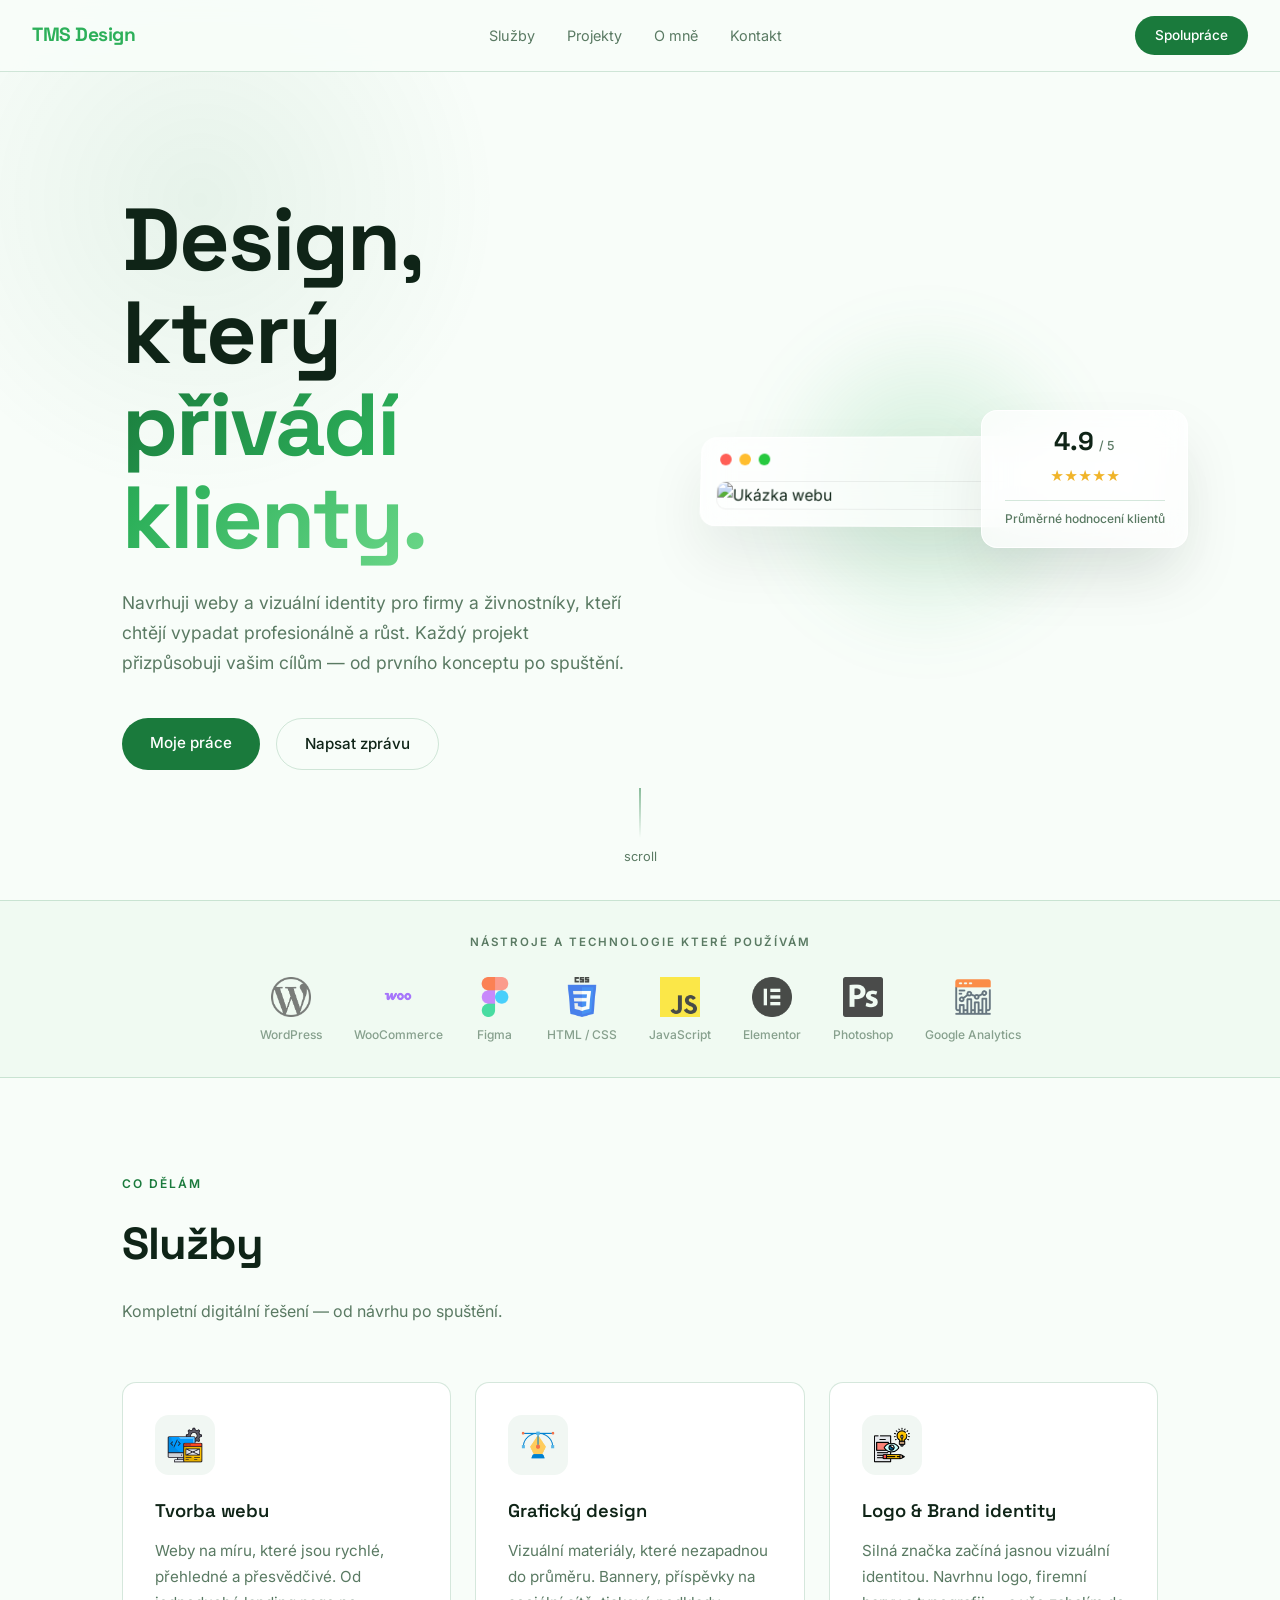
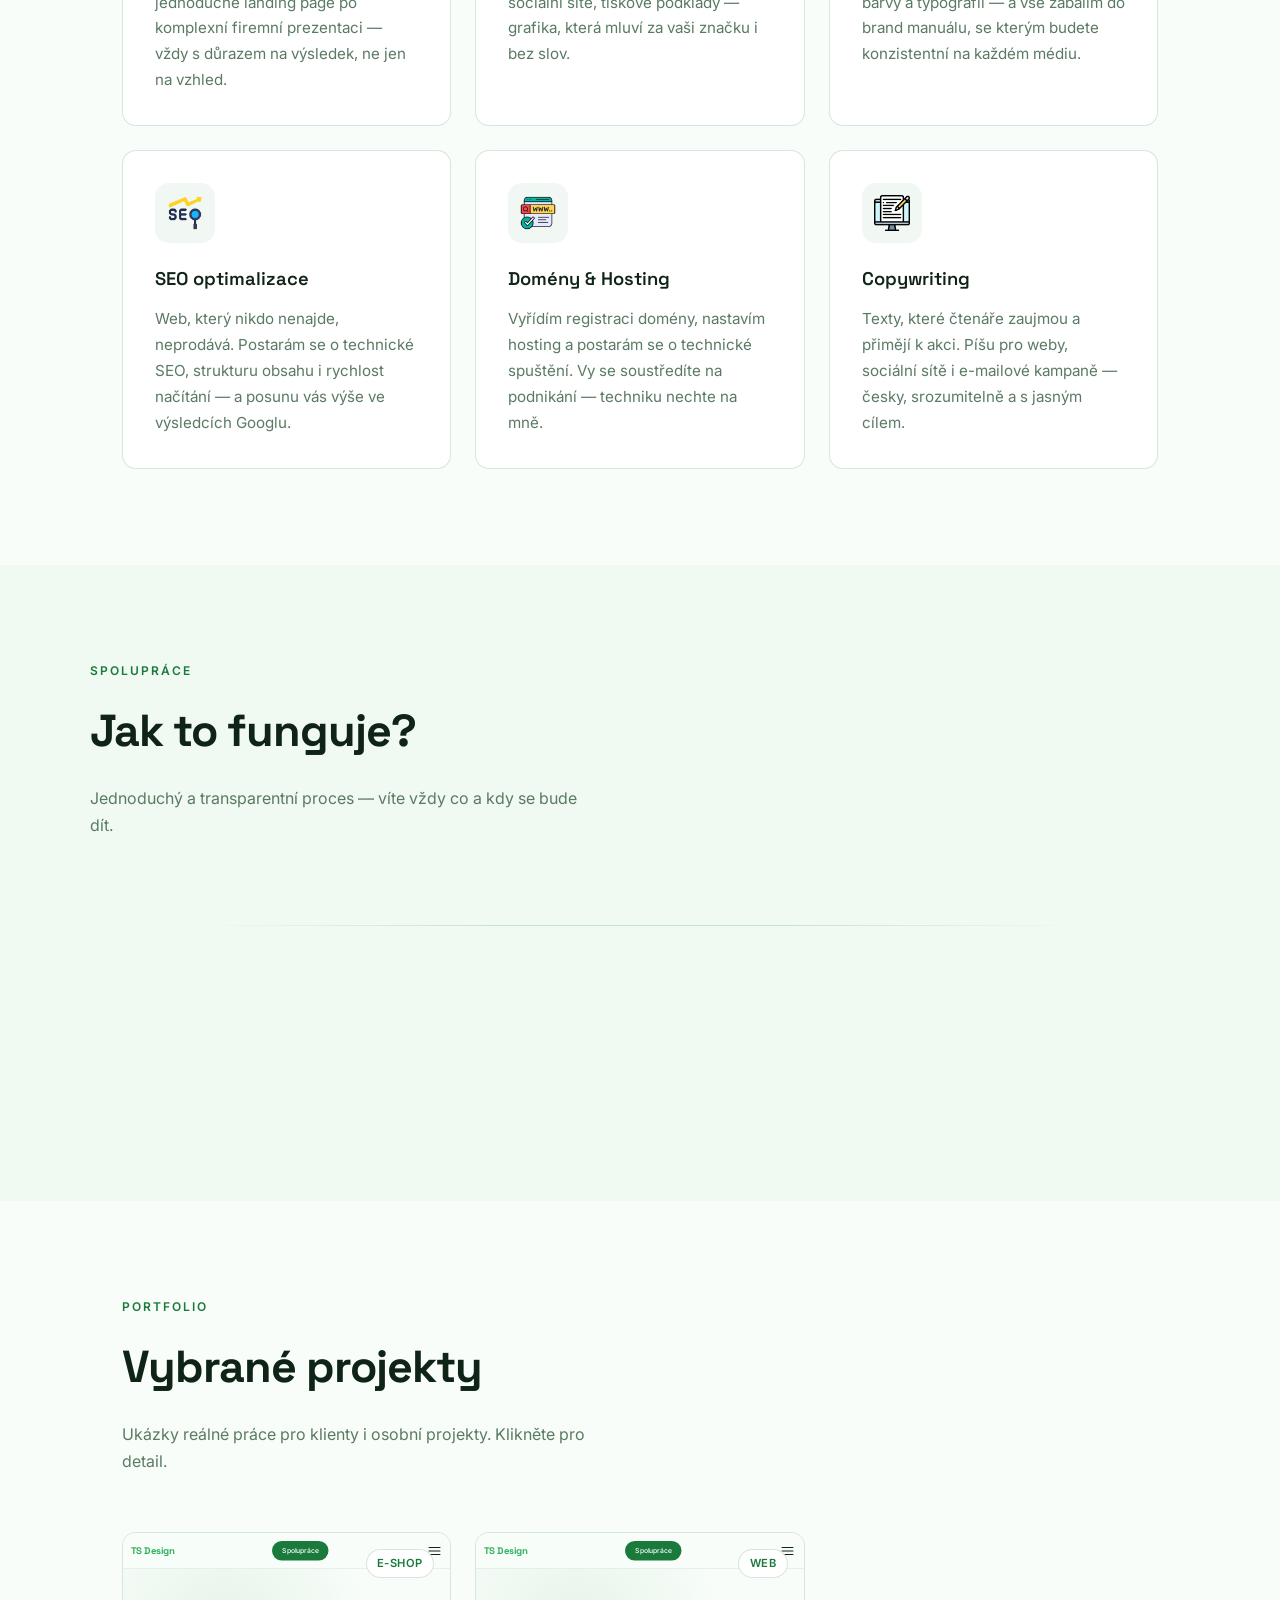
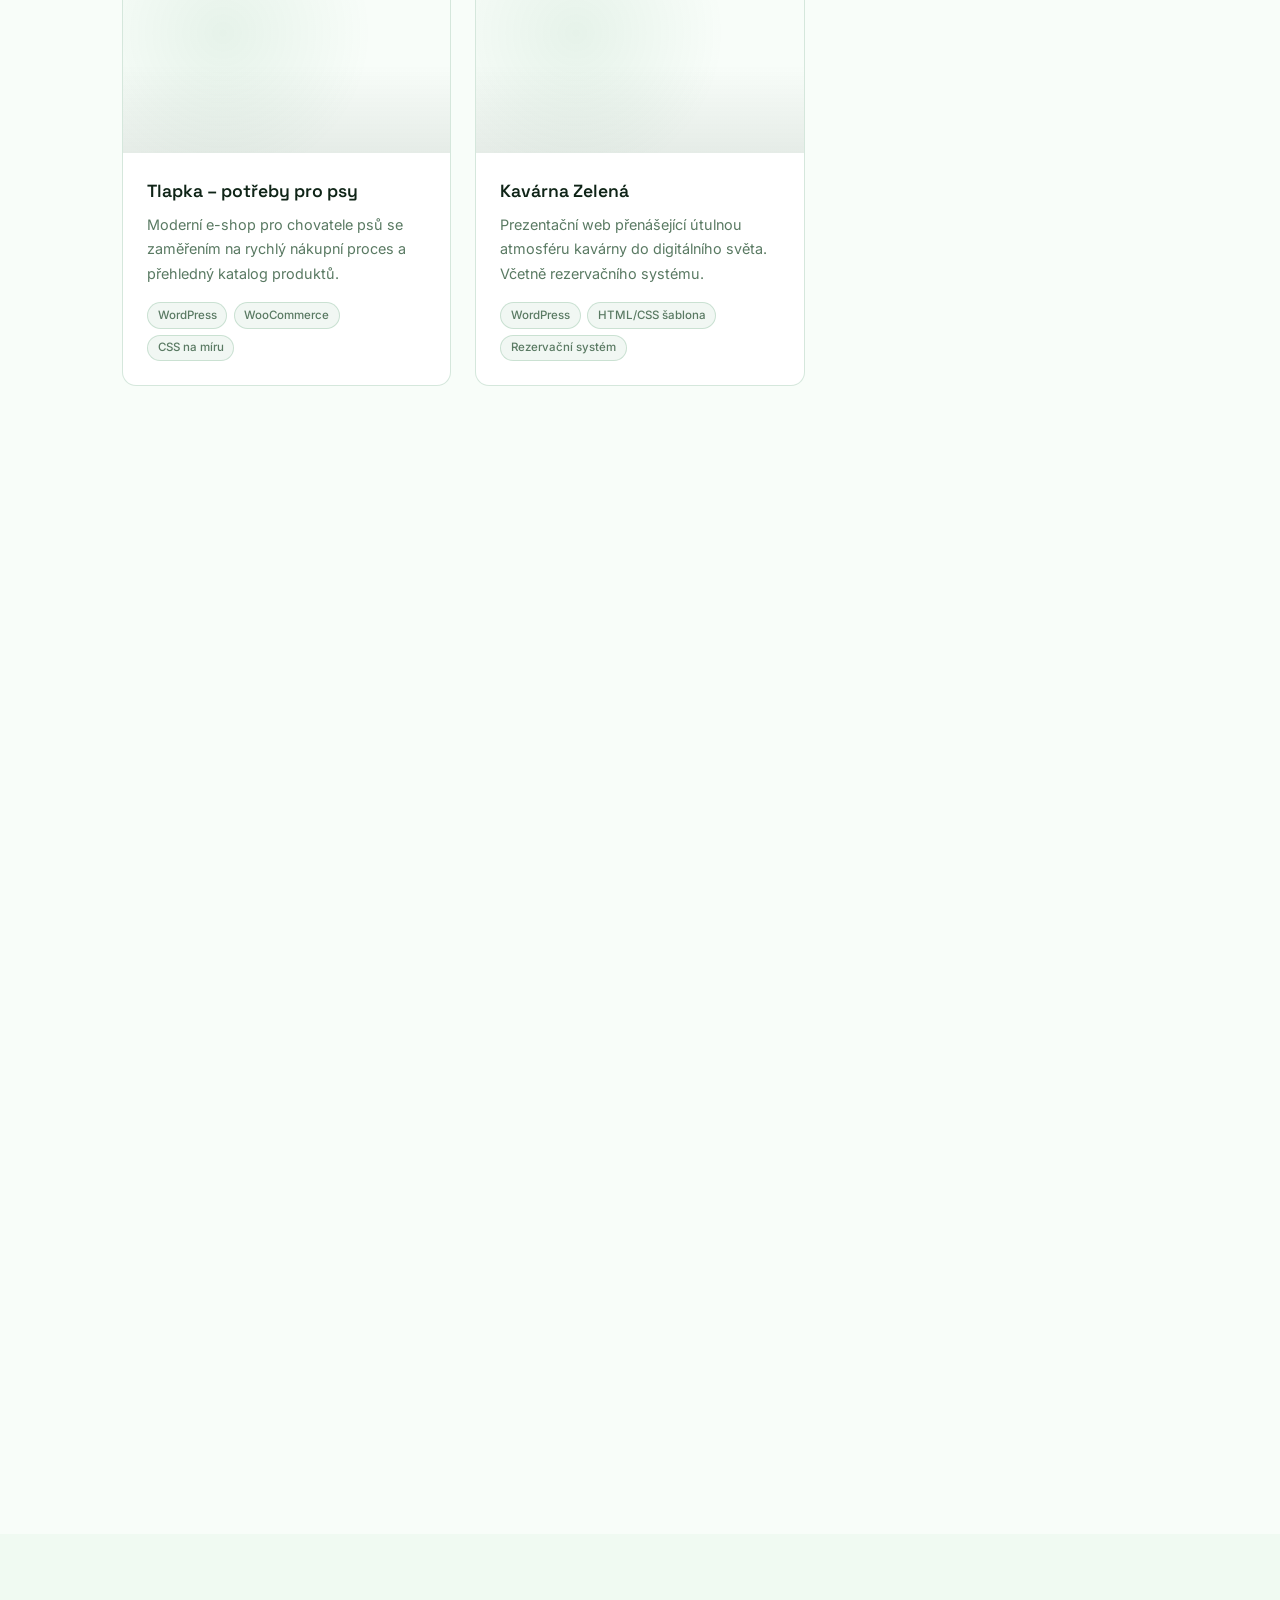
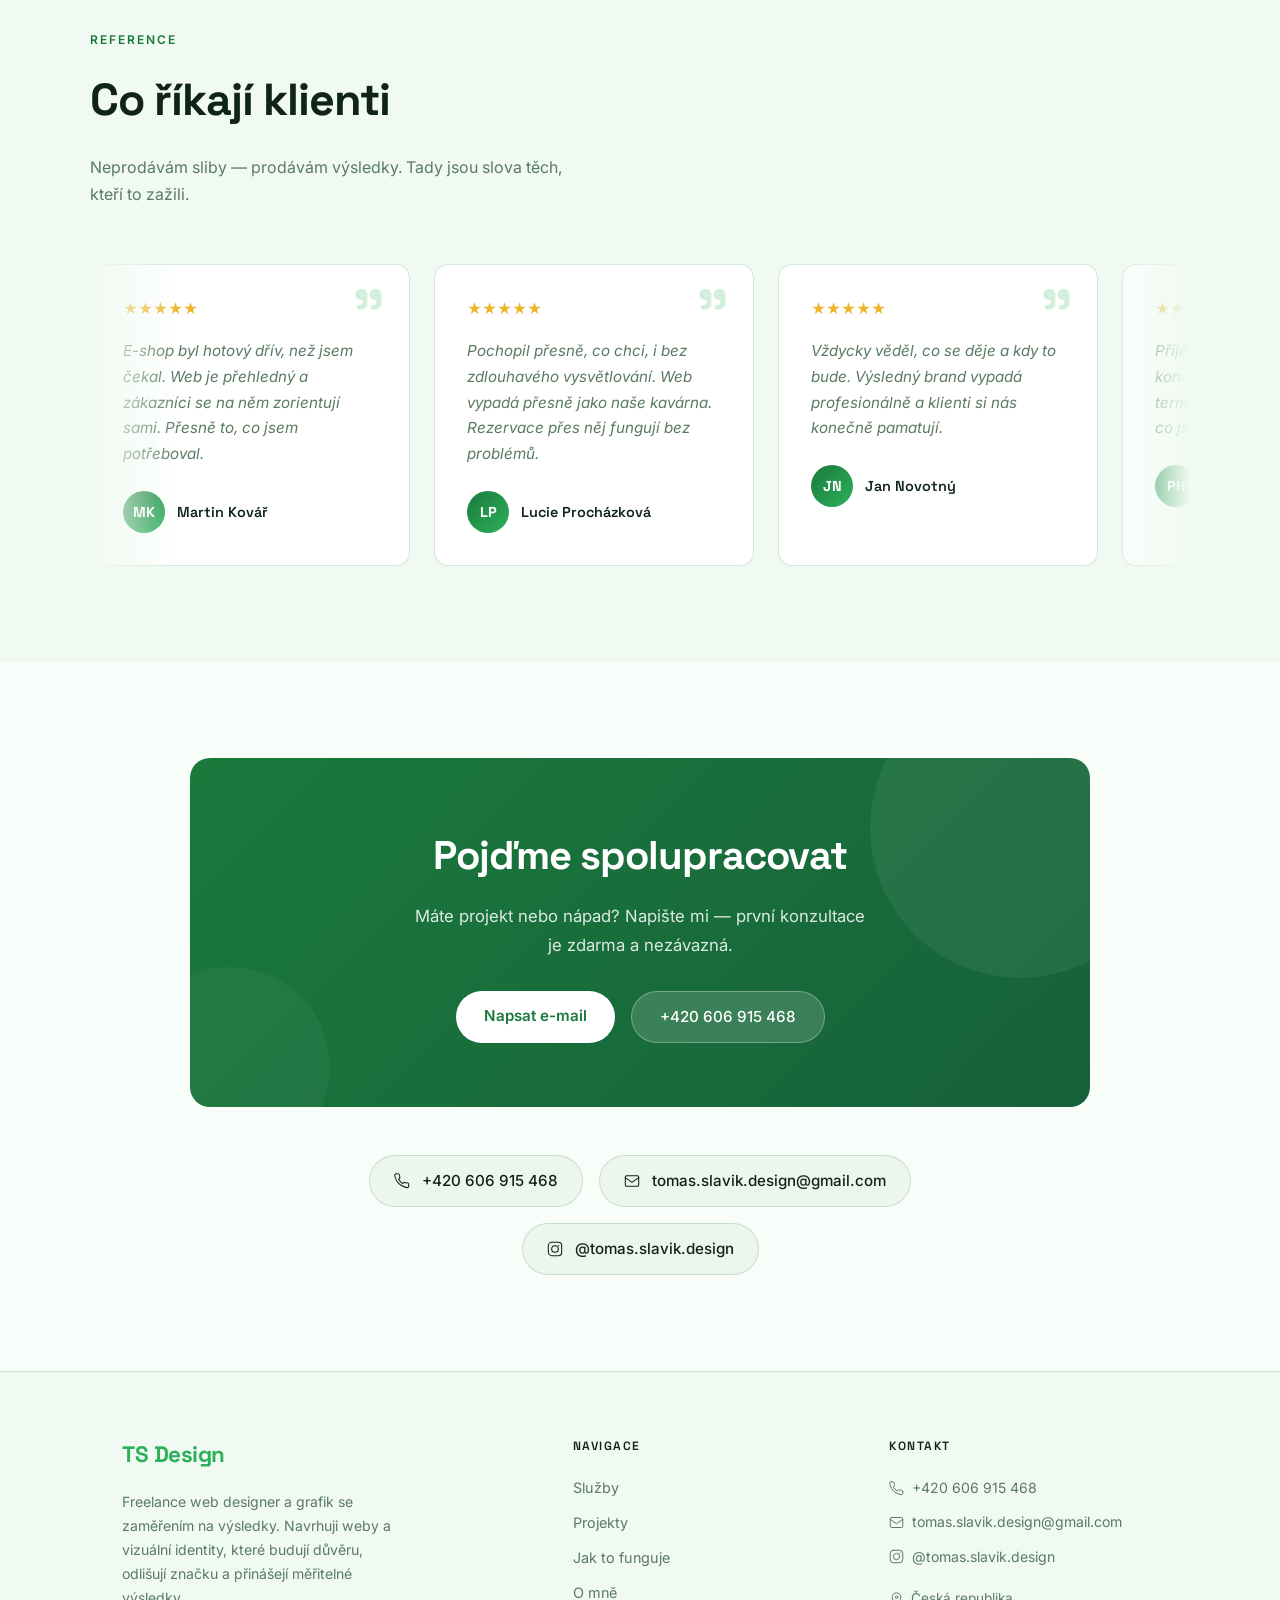
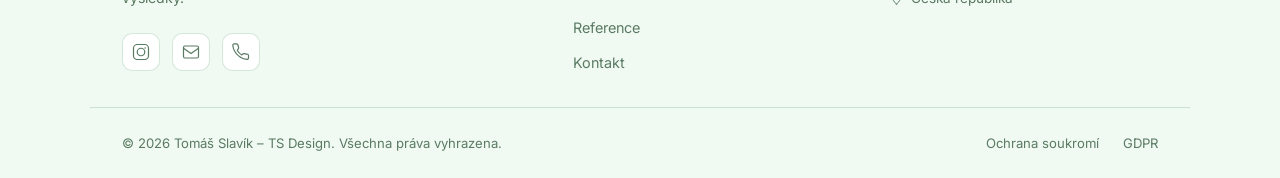
==== commit 8f0a90ff: "Update print statement from 'Hello' to 'Goodbye'" ====
--- a/index.html
+++ b/index.html
@@ -3,6 +3,7 @@
   <head>
   <meta charset="UTF-8">
   <meta name="viewport" content="width=device-width, initial-scale=1.0">
+  <meta name="google-site-verification" content="ylKVI86c-GXeXLDC_vcDVZ5D-IKTLzyvBC5llsBvEiQ" />
   <title>Tomáš Slavík – TMS Design</title>
   <meta name="description" content="Tomáš Slavík — freelance web designer a grafik z České republiky. Tvorba moderních webů, grafického designu a vizuálních identit.">
   <link rel="preconnect" href="https://fonts.googleapis.com">
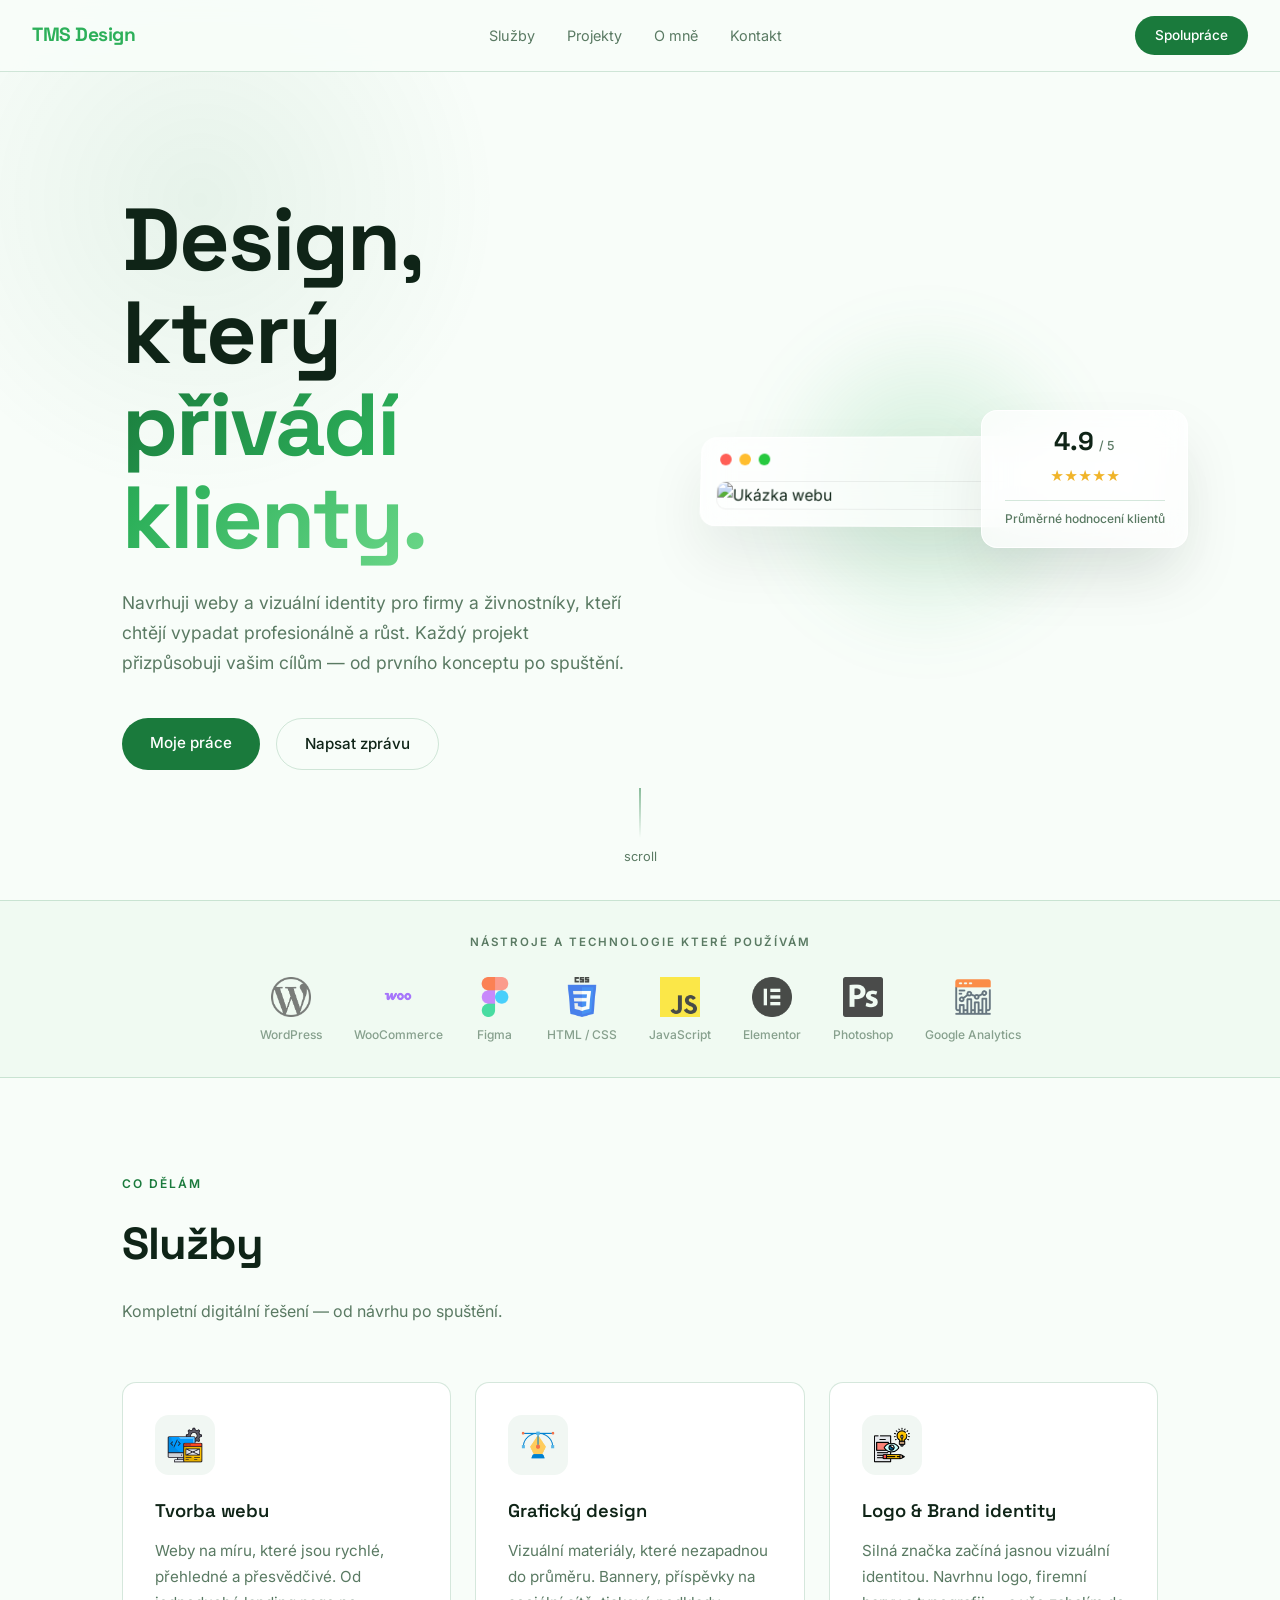
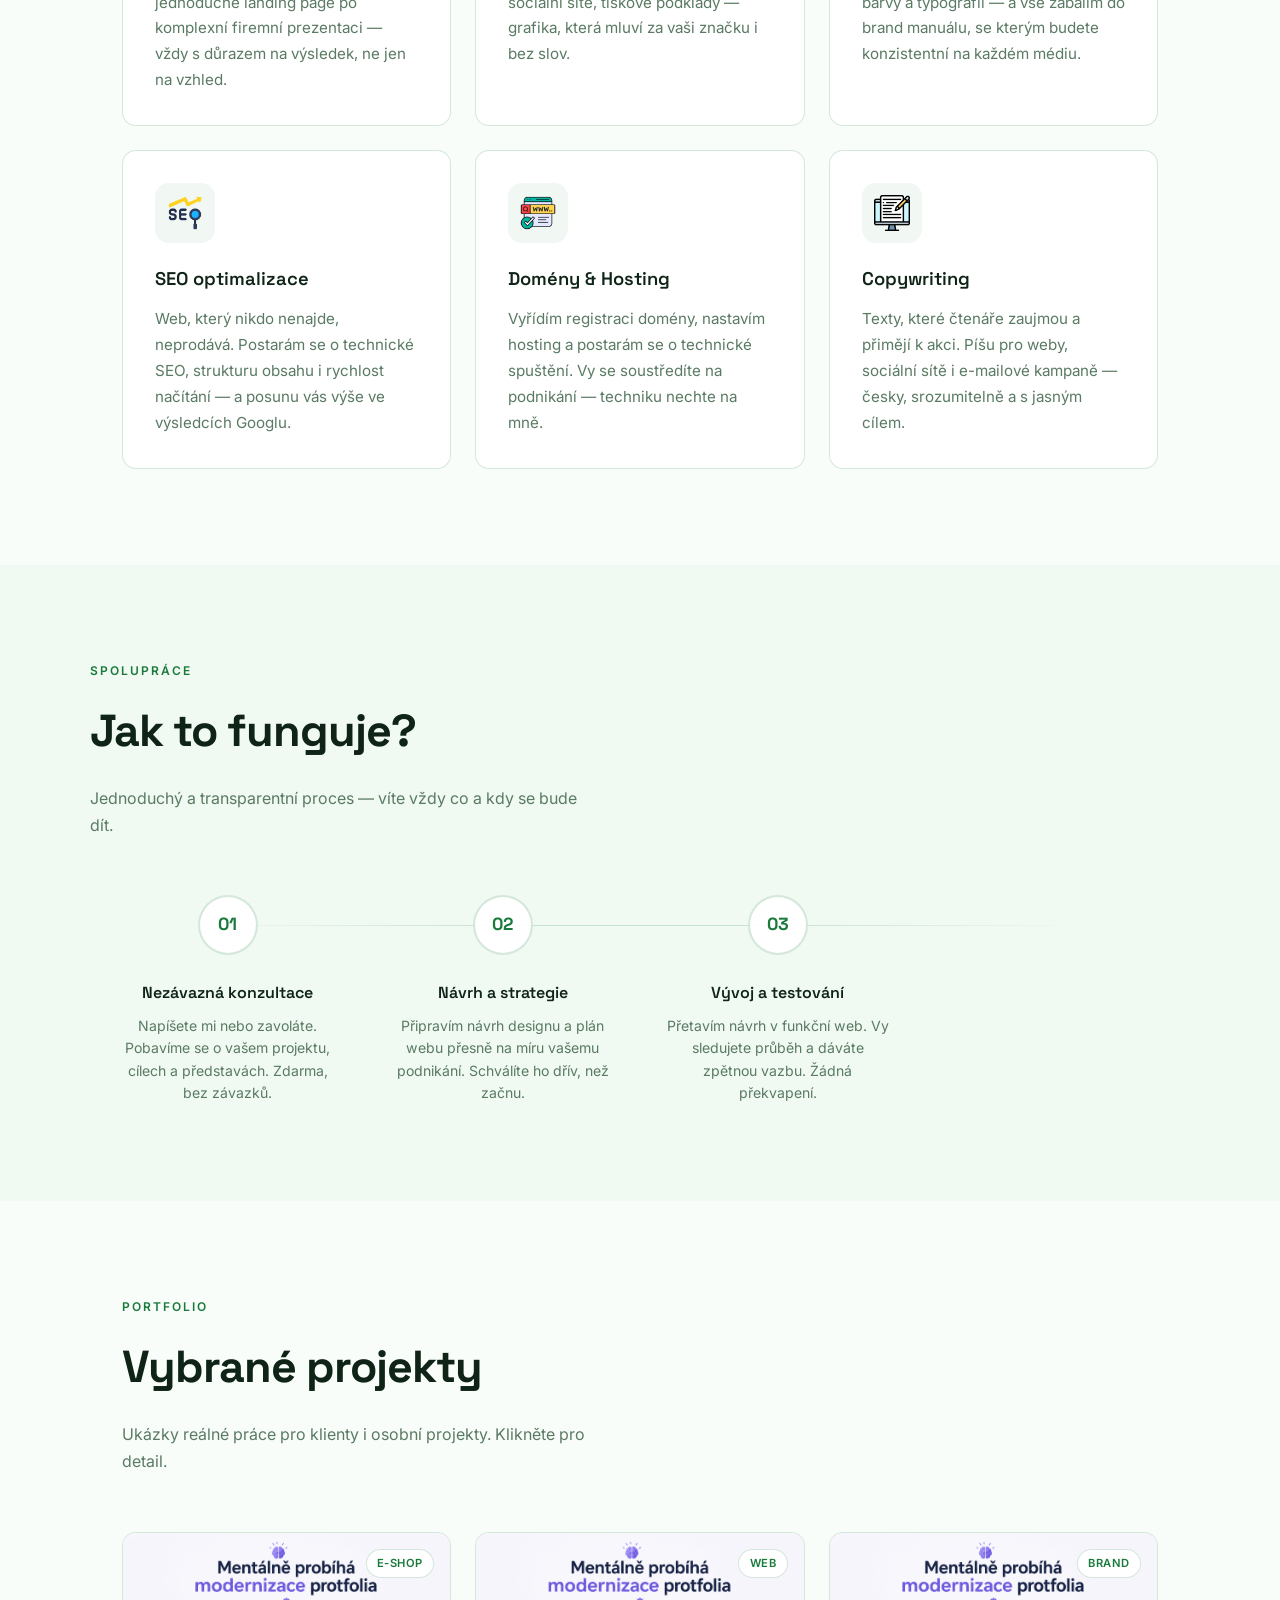
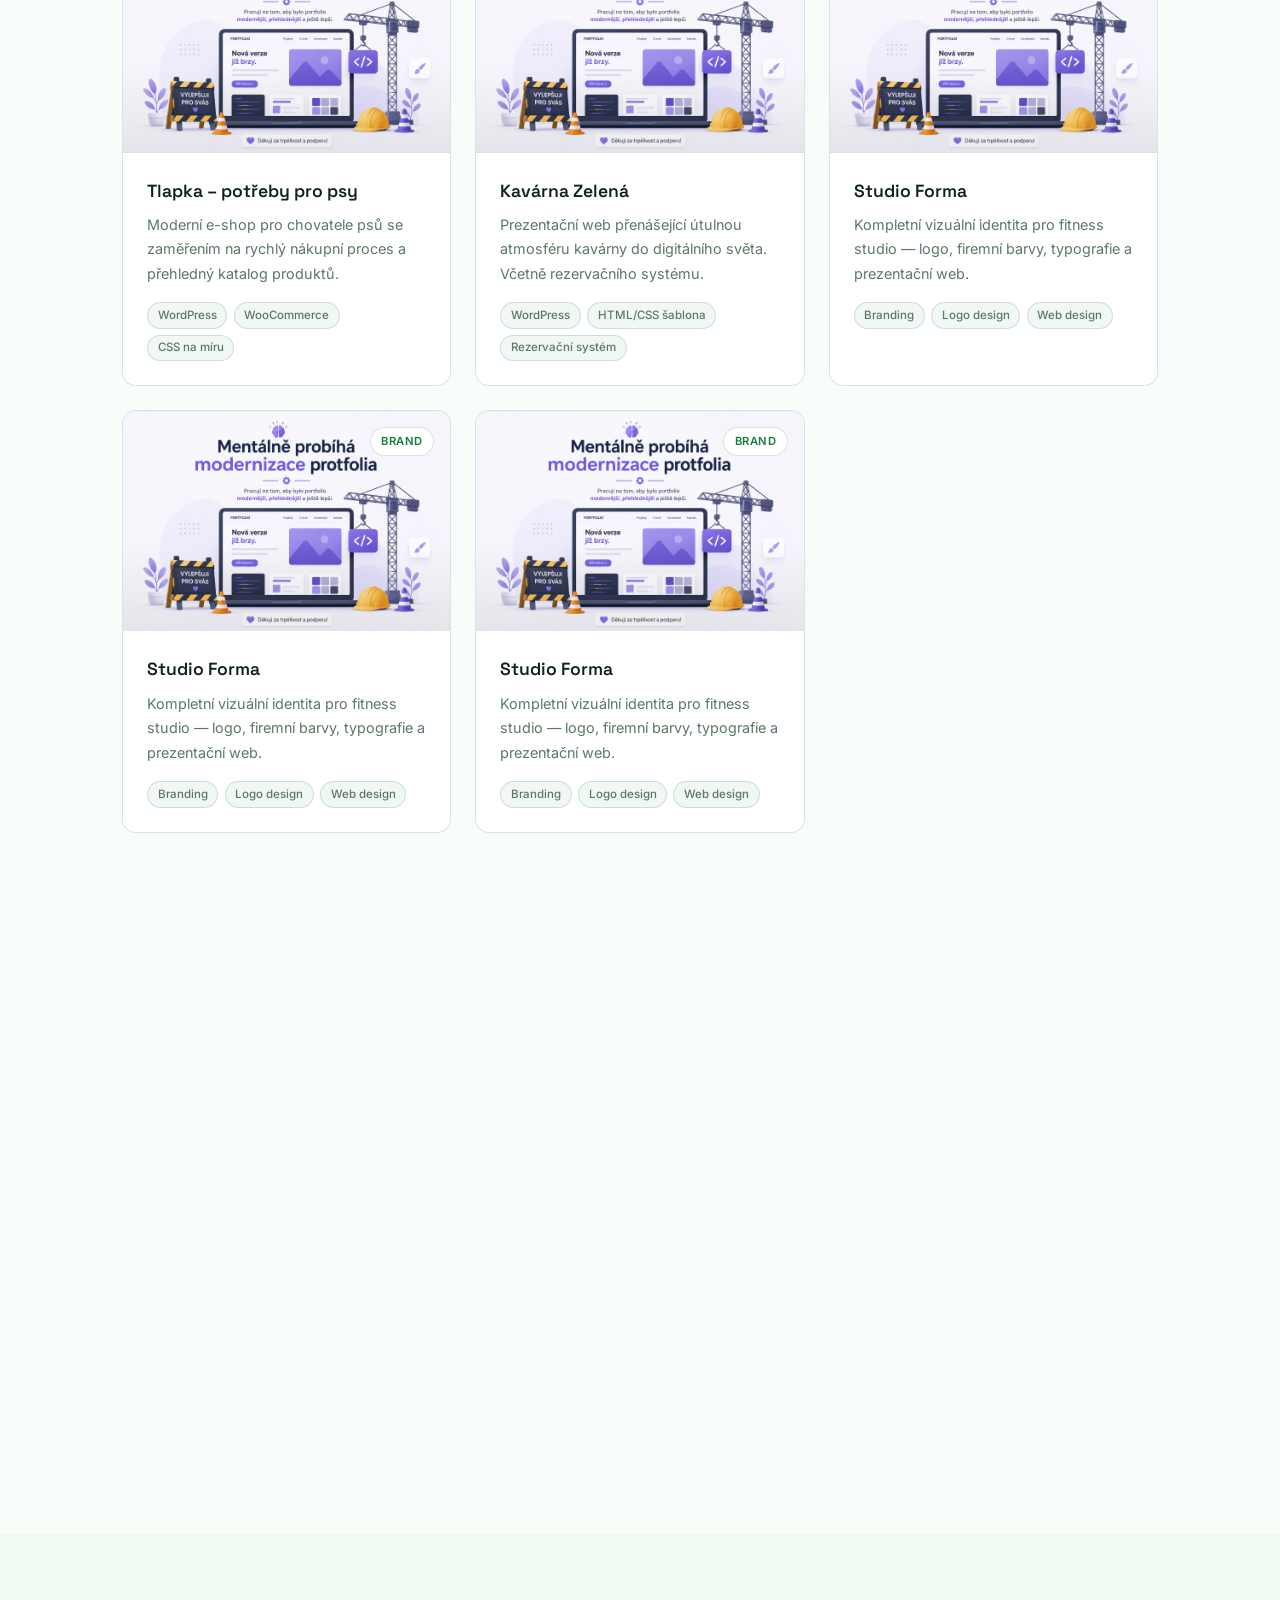
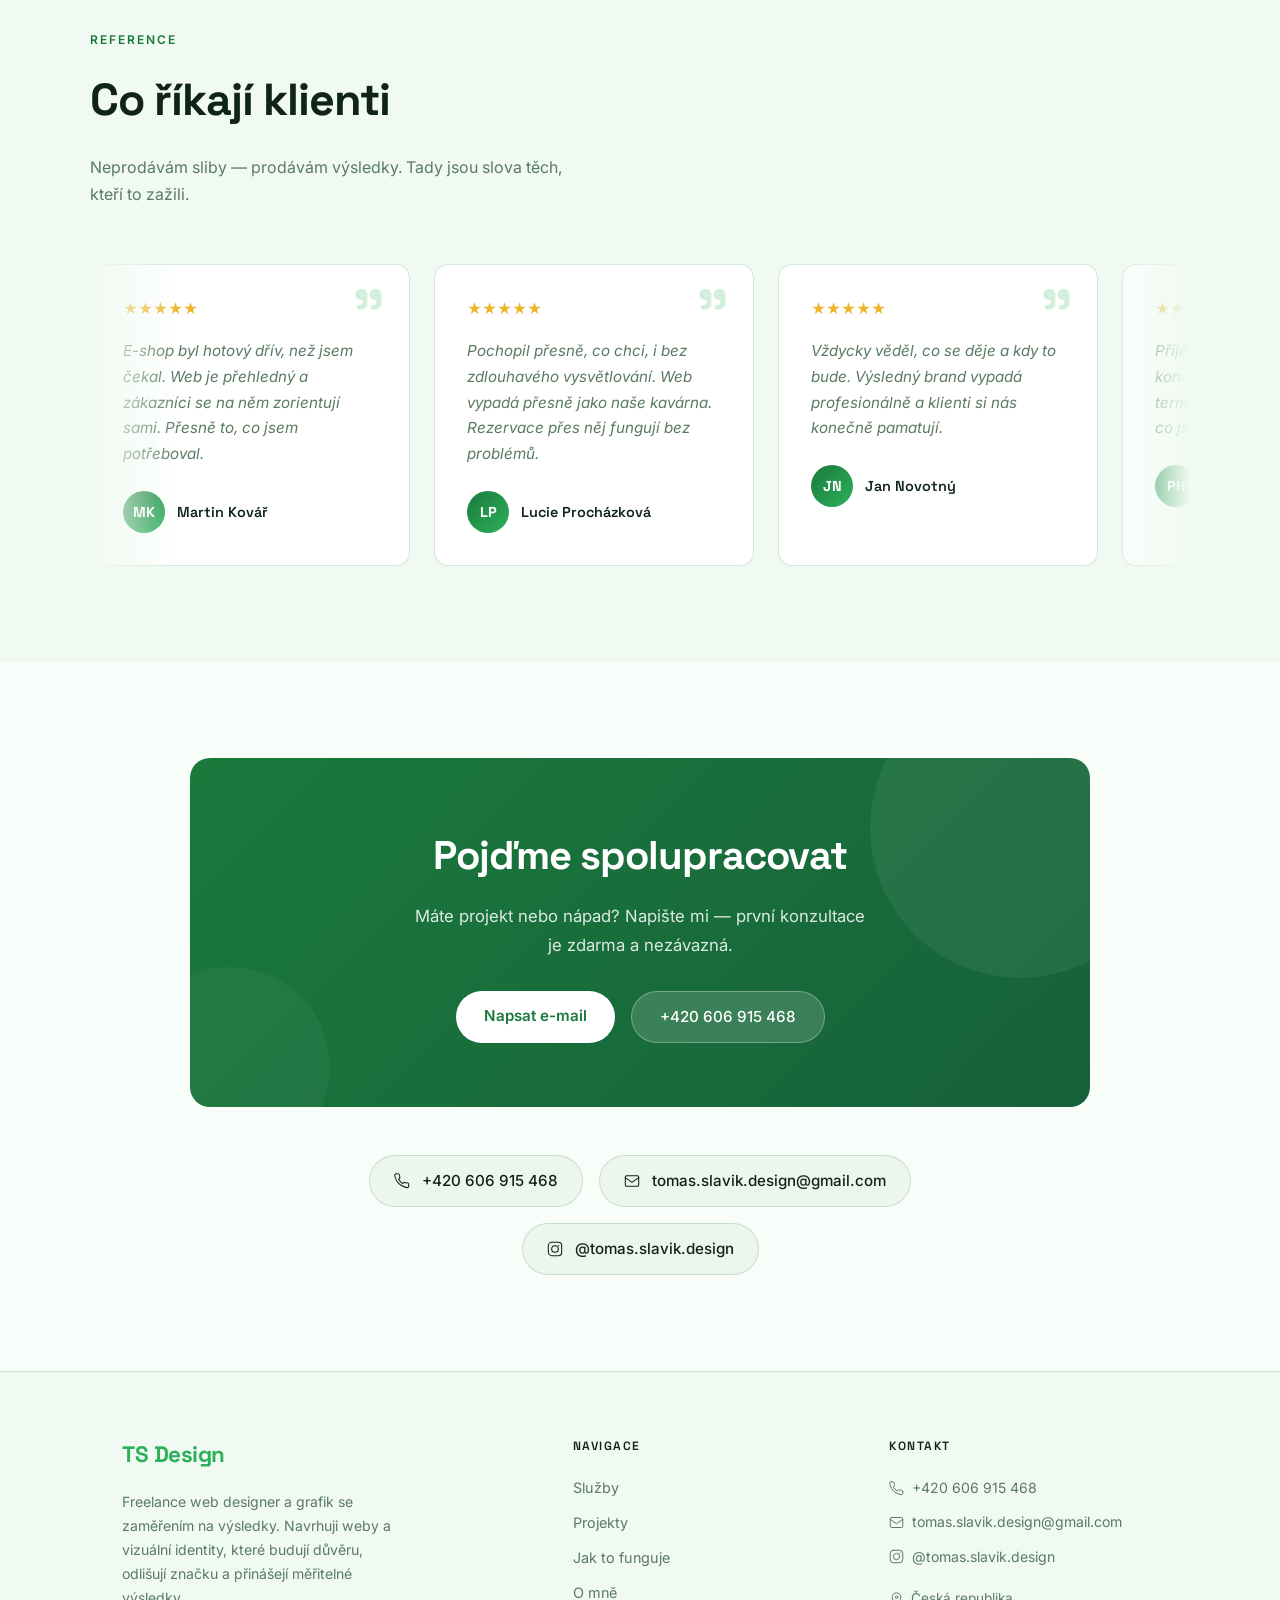
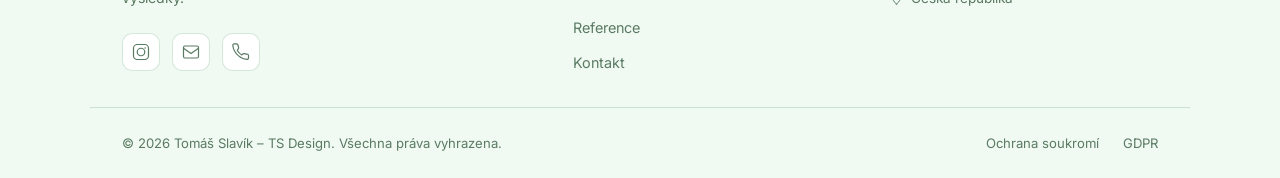
==== commit 1fb96ef7: "Update print statement from 'Hello' to 'Goodbye'" ====
--- a/index.html
+++ b/index.html
@@ -1,525 +1,524 @@
-  <!DOCTYPE html>
-  <html lang="cs">
-  <head>
-  <meta charset="UTF-8">
-  <meta name="viewport" content="width=device-width, initial-scale=1.0">
-  <meta name="google-site-verification" content="ylKVI86c-GXeXLDC_vcDVZ5D-IKTLzyvBC5llsBvEiQ" />
-  <title>Tomáš Slavík – TMS Design</title>
-  <meta name="description" content="Tomáš Slavík — freelance web designer a grafik z České republiky. Tvorba moderních webů, grafického designu a vizuálních identit.">
-  <link rel="preconnect" href="https://fonts.googleapis.com">
-  <link href="https://fonts.googleapis.com/css2?family=Inter:wght@300;400;500;600&family=Space+Grotesk:wght@400;500;600;700&display=swap" rel="stylesheet">
-  <link rel="stylesheet" href="css.css">
-  </head>
-  <body>
-
-  <div class="glow"></div>
-
-  <!-- NAV -->
-  <nav>
-    <a href="#" class="logo">TMS Design</a>
+<!DOCTYPE html>
+<html lang="cs">
+<head>
+<meta charset="UTF-8">
+<meta name="viewport" content="width=device-width, initial-scale=1.0">
+<title>Tomáš Slavík – TMS Design</title>
+<meta name="description" content="Tomáš Slavík — freelance web designer a grafik z České republiky. Tvorba moderních webů, grafického designu a vizuálních identit.">
+<link rel="preconnect" href="https://fonts.googleapis.com">
+<link href="https://fonts.googleapis.com/css2?family=Inter:wght@300;400;500;600&family=Space+Grotesk:wght@400;500;600;700&display=swap" rel="stylesheet">
+<link rel="stylesheet" href="css.css">
+</head>
+<body>
+
+<div class="glow"></div>
+
+<!-- NAV -->
+<nav>
+  <a href="#" class="logo">TMS Design</a>
+  
+  <ul class="nav-links">
+    <li><a href="#sluzby">Služby</a></li>
+    <li><a href="#projekty">Projekty</a></li>
+    <li><a href="#o-mne">O mně</a></li>
+    <li><a href="#kontakt">Kontakt</a></li>
+  </ul>
+  <a href="#kontakt" class="btn btn-primary nav-cta" style="padding: 0.5rem 1.25rem; font-size: 0.85rem;">Spolupráce</a>
+
+  <button class="hamburger" aria-label="Otevřít menu">
+    <span></span><span></span><span></span>
+  </button>
+</nav>
+
+<!-- Mobilní menu -->
+<div class="mobile-menu">
+  <a href="#sluzby">Služby</a>
+  <a href="#projekty">Projekty</a>
+  <a href="#o-mne">O mně</a>
+  <a href="#kontakt">Kontakt</a>
+</div>
+
+<!-- HERO -->
+<div class="hero">
+  <div class="hero-content">
+    <div class="hero-text fade-up">
+      <h1>Design, který<br><span>přivádí klienty.</span></h1>
+      <p class="hero-sub">Navrhuji weby a vizuální identity pro firmy a živnostníky, kteří chtějí vypadat profesionálně a růst. Každý projekt přizpůsobuji vašim cílům — od prvního konceptu po spuštění.</p>
+      <div class="hero-btns">
+        <a href="#projekty" class="btn btn-primary">Moje práce</a>
+        <a href="#kontakt" class="btn btn-outline">Napsat zprávu</a>
+      </div>
+    </div>
     
-    <ul class="nav-links">
-      <li><a href="#sluzby">Služby</a></li>
-      <li><a href="#projekty">Projekty</a></li>
-      <li><a href="#o-mne">O mně</a></li>
-      <li><a href="#kontakt">Kontakt</a></li>
-    </ul>
-    <a href="#kontakt" class="btn btn-primary nav-cta" style="padding: 0.5rem 1.25rem; font-size: 0.85rem;">Spolupráce</a>
-
-    <button class="hamburger" aria-label="Otevřít menu">
-      <span></span><span></span><span></span>
-    </button>
-  </nav>
-
-  <!-- Mobilní menu -->
-  <div class="mobile-menu">
-    <a href="#sluzby">Služby</a>
-    <a href="#projekty">Projekty</a>
-    <a href="#o-mne">O mně</a>
-    <a href="#kontakt">Kontakt</a>
-  </div>
-
-  <!-- HERO -->
-  <div class="hero">
-    <div class="hero-content">
-      <div class="hero-text fade-up">
-        <h1>Design, který<br><span>přivádí klienty.</span></h1>
-        <p class="hero-sub">Navrhuji weby a vizuální identity pro firmy a živnostníky, kteří chtějí vypadat profesionálně a růst. Každý projekt přizpůsobuji vašim cílům — od prvního konceptu po spuštění.</p>
-        <div class="hero-btns">
-          <a href="#projekty" class="btn btn-primary">Moje práce</a>
-          <a href="#kontakt" class="btn btn-outline">Napsat zprávu</a>
-        </div>
-      </div>
+    <div class="hero-visual fade-up">
+      <div class="ui-bg-glow"></div>
       
-      <div class="hero-visual fade-up">
-        <div class="ui-bg-glow"></div>
-        
-        <div class="ui-card main-card">
-          <div class="browser-header">
-            <span class="dot red"></span>
-            <span class="dot yellow"></span>
-            <span class="dot green"></span>
+      <div class="ui-card main-card">
+        <div class="browser-header">
+          <span class="dot red"></span>
+          <span class="dot yellow"></span>
+          <span class="dot green"></span>
+        </div>
+        <div class="mockup-img-wrapper">
+          <img src="https://images.unsplash.com/photo-1498050108023-c5249f4df085?q=80&w=800&auto=format&fit=crop" alt="Ukázka webu" loading="lazy">
+        </div>
+      </div>
+      
+      <div class="ui-card floating-stat" style="display:flex; flex-direction:column; gap:0.6rem; min-width:180px; padding: 1.1rem 1.4rem;">
+        <div style="display:flex; align-items:baseline; gap:0.35rem;">
+          <span style="font-family:'Space Grotesk',sans-serif; font-size:1.6rem; font-weight:700; color:var(--text); line-height:1;">4.9</span>
+          <span style="font-size:0.78rem; color:var(--muted); font-weight:500;">/ 5</span>
+        </div>
+        <div style="display:flex; gap:3px; color:#f0b429; font-size:0.85rem;">★★★★★</div>
+        <div style="font-size:0.75rem; color:var(--muted); font-weight:500; border-top:1px solid var(--border); padding-top:0.5rem; margin-top:0.1rem;">Průměrné hodnocení klientů</div>
+      </div>
+    </div>
+  </div>
+
+  <div class="hero-scroll">
+    <div class="scroll-line"></div>
+    <span>scroll</span>
+  </div>
+</div>
+
+<!-- TECH LOGOS -->
+<div class="tech-strip">
+  <div class="tech-strip-inner">
+    <span class="tech-strip-label">Nástroje a technologie které používám</span>
+    <div class="tech-logos">
+      <div class="tech-logo">
+        <img src="obrazky/WordPress.png" alt="WordPress">
+        WordPress
+      </div>
+      <div class="tech-logo">
+        <img src="obrazky/Woo_logo_color.png" alt="WooCommerce">
+        WooCommerce
+      </div>
+      <div class="tech-logo">
+        <img src="obrazky/figma.png" alt="Figma">
+        Figma
+      </div>
+      <div class="tech-logo">
+        <img src="obrazky/css.png" alt="CSS3">
+        HTML / CSS
+      </div>
+      <div class="tech-logo">
+        <img src="obrazky/js.png" alt="JavaScript">
+        JavaScript
+      </div>
+      <div class="tech-logo">
+        <img src="obrazky/elementor.png" alt="Elementor">
+        Elementor
+      </div>
+      <div class="tech-logo">
+        <img src="obrazky/photo.png" alt="Photoshop">
+        Photoshop
+      </div>
+      <div class="tech-logo">
+        <img src="obrazky/analytic.png" alt="Google Analytics">
+        Google Analytics
+      </div>
+    </div>
+  </div>
+</div>
+
+<!-- SERVICES -->
+<section id="sluzby">
+  <div class="section-label fade-up">Co dělám</div>
+  <h2 class="section-title fade-up">Služby</h2>
+  <p class="section-sub fade-up">Kompletní digitální řešení — od návrhu po spuštění.</p>
+  <div class="services-grid" style="grid-template-columns: repeat(auto-fit, minmax(260px, 1fr));">
+    <div class="service-card fade-up">
+      <div class="service-icon">
+        <img src="obrazky/dev.png" alt="Tvorba webu">
+      </div>
+      <h3>Tvorba webu</h3>
+      <p>Weby na míru, které jsou rychlé, přehledné a přesvědčivé. Od jednoduché landing page po komplexní firemní prezentaci — vždy s důrazem na výsledek, ne jen na vzhled.</p>
+    </div>
+    <div class="service-card fade-up">
+      <div class="service-icon">
+        <img src="obrazky/design.png" alt="Grafický design">
+      </div>
+      <h3>Grafický design</h3>
+      <p>Vizuální materiály, které nezapadnou do průměru. Bannery, příspěvky na sociální sítě, tiskové podklady — grafika, která mluví za vaši značku i bez slov.</p>
+    </div>
+    <div class="service-card fade-up">
+      <div class="service-icon">
+        <img src="obrazky/bran.png" alt="Logo a Brand">
+      </div>
+      <h3>Logo & Brand identity</h3>
+      <p>Silná značka začíná jasnou vizuální identitou. Navrhnu logo, firemní barvy a typografii — a vše zabalím do brand manuálu, se kterým budete konzistentní na každém médiu.</p>
+    </div>
+    <div class="service-card fade-up">
+      <div class="service-icon">
+        <img src="obrazky/seo.png" alt="SEO optimalizace">
+      </div>
+      <h3>SEO optimalizace</h3>
+      <p>Web, který nikdo nenajde, neprodává. Postarám se o technické SEO, strukturu obsahu i rychlost načítání — a posunu vás výše ve výsledcích Googlu.</p>
+    </div>
+     <div class="service-card fade-up">
+      <div class="service-icon">
+        <img src="obrazky/domain.png" alt="Logo a Brand">
+      </div>
+      <h3>Domény & Hosting</h3>
+      <p>Vyřídím registraci domény, nastavím hosting a postarám se o technické spuštění. Vy se soustředíte na podnikání — techniku nechte na mně.</p>
+    </div>
+     <div class="service-card fade-up">
+      <div class="service-icon">
+        <img src="obrazky/copy.png" alt="Logo a Brand">
+      </div>
+      <h3>Copywriting</h3>
+      <p>Texty, které čtenáře zaujmou a přimějí k akci. Píšu pro weby, sociální sítě i e-mailové kampaně — česky, srozumitelně a s jasným cílem.</p>
+    </div>
+  </div>
+</section>
+
+<!-- JAK TO FUNGUJE -->
+<section id="proces" style="background: var(--bg2); max-width: none; padding: 6rem 2rem;">
+  <div style="max-width: 1100px; margin: 0 auto;">
+    <div class="section-label fade-up">Spolupráce</div>
+    <h2 class="section-title fade-up">Jak to funguje?</h2>
+    <p class="section-sub fade-up">Jednoduchý a transparentní proces — víte vždy co a kdy se bude dít.</p>
+
+    <div class="process-steps">
+      <div class="process-step fade-up">
+        <div class="step-num">01</div>
+        <h3>Nezávazná konzultace</h3>
+        <p>Napíšete mi nebo zavoláte. Pobavíme se o vašem projektu, cílech a představách. Zdarma, bez závazků.</p>
+      </div>
+      <div class="process-step fade-up">
+        <div class="step-num">02</div>
+        <h3>Návrh a strategie</h3>
+        <p>Připravím návrh designu a plán webu přesně na míru vašemu podnikání. Schválíte ho dřív, než začnu.</p>
+      </div>
+      <div class="process-step fade-up">
+        <div class="step-num">03</div>
+        <h3>Vývoj a testování</h3>
+        <p>Přetavím návrh v funkční web. Vy sledujete průběh a dáváte zpětnou vazbu. Žádná překvapení.</p>
+      </div>
+      <div class="process-step fade-up">
+        <div class="step-num">04</div>
+        <h3>Spuštění a podpora</h3>
+        <p>Web spustíme, zaškolím vás na správu. Zůstávám vám k dispozici i po dokončení.</p>
+      </div>
+    </div>
+  </div>
+</section>
+
+<!-- PROJECTS -->
+<section id="projekty">
+  <div class="section-label fade-up">Portfolio</div>
+  <h2 class="section-title fade-up">Vybrané projekty</h2>
+  <p class="section-sub fade-up">Ukázky reálné práce pro klienty i osobní projekty. Klikněte pro detail.</p>
+  
+  <div class="projects-grid-new">
+    
+    <a href="ht.html" class="project-card-new fade-up">
+      <div class="project-preview">
+        <img src="obrazky/Modernizace.png" alt="Tlapka e-shop náhled" loading="lazy" style="width:100%; height:100%; object-fit:contain; object-position:center;">
+        <div class="project-preview-overlay"></div>
+        <div class="project-preview-badge">E-shop</div>
+      </div>
+      <div class="project-info">
+        <h3>Tlapka – potřeby pro psy</h3>
+        <p>Moderní e-shop pro chovatele psů se zaměřením na rychlý nákupní proces a přehledný katalog produktů.</p>
+        <div class="project-tech-tags">
+          <span class="project-tech-tag">WordPress</span>
+          <span class="project-tech-tag">WooCommerce</span>
+          <span class="project-tech-tag">CSS na míru</span>
+        </div>
+      </div>
+    </a>
+
+    <a href="2.html" class="project-card-new fade-up">
+      <div class="project-preview">
+        <img src="obrazky/Modernizace.png" alt="Kavárna Zelená náhled" loading="lazy" style="width:100%; height:100%; object-fit:contain; object-position:center;">
+        <div class="project-preview-overlay"></div>
+        <div class="project-preview-badge">Web</div>
+      </div>
+      <div class="project-info">
+        <h3>Kavárna Zelená</h3>
+        <p>Prezentační web přenášející útulnou atmosféru kavárny do digitálního světa. Včetně rezervačního systému.</p>
+        <div class="project-tech-tags">
+          <span class="project-tech-tag">WordPress</span>
+          <span class="project-tech-tag">HTML/CSS šablona</span>
+          <span class="project-tech-tag">Rezervační systém</span>
+        </div>
+      </div>
+    </a>
+
+    <a href="3.html" class="project-card-new fade-up">
+      <div class="project-preview">
+        <img src="obrazky/Modernizace.png" alt="Studio Forma náhled" loading="lazy" style="width:100%; height:100%; object-fit:contain; object-position:center;">
+        <div class="project-preview-overlay"></div>
+        <div class="project-preview-badge">Brand</div>
+      </div>
+      <div class="project-info">
+        <h3>Studio Forma</h3>
+        <p>Kompletní vizuální identita pro fitness studio — logo, firemní barvy, typografie a prezentační web.</p>
+        <div class="project-tech-tags">
+          <span class="project-tech-tag">Branding</span>
+          <span class="project-tech-tag">Logo design</span>
+          <span class="project-tech-tag">Web design</span>
+        </div>
+      </div>
+    </a>
+    <a href="3.html" class="project-card-new fade-up">
+      <div class="project-preview">
+        <img src="obrazky/Modernizace.png" alt="Studio Forma náhled" loading="lazy" style="width:100%; height:100%; object-fit:contain; object-position:center;">
+        <div class="project-preview-overlay"></div>
+        <div class="project-preview-badge">Brand</div>
+      </div>
+      <div class="project-info">
+        <h3>Studio Forma</h3>
+        <p>Kompletní vizuální identita pro fitness studio — logo, firemní barvy, typografie a prezentační web.</p>
+        <div class="project-tech-tags">
+          <span class="project-tech-tag">Branding</span>
+          <span class="project-tech-tag">Logo design</span>
+          <span class="project-tech-tag">Web design</span>
+        </div>
+      </div>
+    </a>
+    <a href="3.html" class="project-card-new fade-up">
+      <div class="project-preview">
+        <img src="obrazky/Modernizace.png" alt="Studio Forma náhled" loading="lazy" style="width:100%; height:100%; object-fit:contain; object-position:center;">
+        <div class="project-preview-overlay"></div>
+        <div class="project-preview-badge">Brand</div>
+      </div>
+      <div class="project-info">
+        <h3>Studio Forma</h3>
+        <p>Kompletní vizuální identita pro fitness studio — logo, firemní barvy, typografie a prezentační web.</p>
+        <div class="project-tech-tags">
+          <span class="project-tech-tag">Branding</span>
+          <span class="project-tech-tag">Logo design</span>
+          <span class="project-tech-tag">Web design</span>
+        </div>
+      </div>
+    </a>
+    <a href="3.html" class="project-card-new fade-up">
+      <div class="project-preview">
+        <img src="obrazky/Modernizace.png" alt="Studio Forma náhled" loading="lazy" style="width:100%; height:100%; object-fit:contain; object-position:center;">
+        <div class="project-preview-overlay"></div>
+        <div class="project-preview-badge">Brand</div>
+      </div>
+      <div class="project-info">
+        <h3>Studio Forma</h3>
+        <p>Kompletní vizuální identita pro fitness studio — logo, firemní barvy, typografie a prezentační web.</p>
+        <div class="project-tech-tags">
+          <span class="project-tech-tag">Branding</span>
+          <span class="project-tech-tag">Logo design</span>
+          <span class="project-tech-tag">Web design</span>
+        </div>
+      </div>
+    </a>
+
+  </div>
+</section>
+
+<!-- ABOUT -->
+<section id="o-mne">
+  <div class="about-grid">
+    <div class="about-text fade-up">
+      <div class="section-label">O mně</div>
+      <h2 class="section-title">Tomáš Slavík</h2>
+      <p>Věřím, že hezký design je jen polovina úspěchu. Ta druhá je perfektní uživatelská zkušenost a schopnost prodávat.</p>
+      <p>Díky praxi z grafických studií a IT, propojené se studiem Digitálního podnikání, se na každý projekt dívám komplexně. Nenavrhuji jen hezké obrázky, ale tvořím strategické weby a identity, které z návštěvníků dělají platící zákazníky.</p>
+
+      <div class="skill-tags">
+        <span class="skill-tag">Web Design (UI/UX)</span>
+        <span class="skill-tag">Grafický design</span>
+        <span class="skill-tag">HTML / CSS</span>
+        <span class="skill-tag">WordPress</span>
+        <span class="skill-tag">Figma</span>
+        <span class="skill-tag">Branding</span>
+      </div>
+    </div>
+    <div class="about-stats fade-up">
+      <div class="stat-card">
+        <div class="stat-num">40+</div>
+        <div class="stat-desc">Dokončených projektů</div>
+      </div>
+      <div class="stat-card">
+        <div class="stat-num">5+</div>
+        <div class="stat-desc">Let zkušeností</div>
+      </div>
+      <div class="stat-card">
+        <div class="stat-num">100%</div>
+        <div class="stat-desc">Spokojených klientů</div>
+      </div>
+      <div class="stat-card">
+        <div class="stat-num">14h</div>
+        <div class="stat-desc">Průměrná odezva</div>
+      </div>
+    </div>
+  </div>
+</section>
+
+<!-- REFERENCE -->
+<section id="reference" style="background: var(--bg2); max-width: none; padding: 6rem 2rem;">
+  <div style="max-width: 1100px; margin: 0 auto;">
+    <div class="section-label fade-up">Reference</div>
+    <h2 class="section-title fade-up">Co říkají klienti</h2>
+    <p class="section-sub fade-up">Neprodávám sliby — prodávám výsledky. Tady jsou slova těch, kteří to zažili.</p>
+
+    <div class="testimonials-carousel-wrap">
+      <div class="testimonials-carousel" id="testimonialsCarousel">
+
+        <div class="testimonial-card">
+          <div class="testimonial-stars">★★★★★</div>
+          <p class="testimonial-text">E-shop byl hotový dřív, než jsem čekal. Web je přehledný a zákazníci se na něm zorientují sami. Přesně to, co jsem potřeboval.</p>
+          <div class="testimonial-author">
+            <div class="author-avatar">MK</div>
+            <div class="author-name">Martin Kovář</div>
           </div>
-          <div class="mockup-img-wrapper">
-            <img src="https://images.unsplash.com/photo-1498050108023-c5249f4df085?q=80&w=800&auto=format&fit=crop" alt="Ukázka webu" loading="lazy">
+        </div>
+
+        <div class="testimonial-card">
+          <div class="testimonial-stars">★★★★★</div>
+          <p class="testimonial-text">Pochopil přesně, co chci, i bez zdlouhavého vysvětlování. Web vypadá přesně jako naše kavárna. Rezervace přes něj fungují bez problémů.</p>
+          <div class="testimonial-author">
+            <div class="author-avatar">LP</div>
+            <div class="author-name">Lucie Procházková</div>
           </div>
         </div>
-        
-        <div class="ui-card floating-stat" style="display:flex; flex-direction:column; gap:0.6rem; min-width:180px; padding: 1.1rem 1.4rem;">
-          <div style="display:flex; align-items:baseline; gap:0.35rem;">
-            <span style="font-family:'Space Grotesk',sans-serif; font-size:1.6rem; font-weight:700; color:var(--text); line-height:1;">4.9</span>
-            <span style="font-size:0.78rem; color:var(--muted); font-weight:500;">/ 5</span>
+
+        <div class="testimonial-card">
+          <div class="testimonial-stars">★★★★★</div>
+          <p class="testimonial-text">Vždycky věděl, co se děje a kdy to bude. Výsledný brand vypadá profesionálně a klienti si nás konečně pamatují.</p>
+          <div class="testimonial-author">
+            <div class="author-avatar">JN</div>
+            <div class="author-name">Jan Novotný</div>
           </div>
-          <div style="display:flex; gap:3px; color:#f0b429; font-size:0.85rem;">★★★★★</div>
-          <div style="font-size:0.75rem; color:var(--muted); font-weight:500; border-top:1px solid var(--border); padding-top:0.5rem; margin-top:0.1rem;">Průměrné hodnocení klientů</div>
-        </div>
-      </div>
-    </div>
-
-    <div class="hero-scroll">
-      <div class="scroll-line"></div>
-      <span>scroll</span>
-    </div>
-  </div>
-
-  <!-- TECH LOGOS -->
-  <div class="tech-strip">
-    <div class="tech-strip-inner">
-      <span class="tech-strip-label">Nástroje a technologie které používám</span>
-      <div class="tech-logos">
-        <div class="tech-logo">
-          <img src="obrazky/WordPress.png" alt="WordPress">
-          WordPress
-        </div>
-        <div class="tech-logo">
-          <img src="obrazky/Woo_logo_color.png" alt="WooCommerce">
-          WooCommerce
-        </div>
-        <div class="tech-logo">
-          <img src="obrazky/figma.png" alt="Figma">
-          Figma
-        </div>
-        <div class="tech-logo">
-          <img src="obrazky/css.png" alt="CSS3">
-          HTML / CSS
-        </div>
-        <div class="tech-logo">
-          <img src="obrazky/js.png" alt="JavaScript">
-          JavaScript
-        </div>
-        <div class="tech-logo">
-          <img src="obrazky/elementor.png" alt="Elementor">
-          Elementor
-        </div>
-        <div class="tech-logo">
-          <img src="obrazky/photo.png" alt="Photoshop">
-          Photoshop
-        </div>
-        <div class="tech-logo">
-          <img src="obrazky/analytic.png" alt="Google Analytics">
-          Google Analytics
-        </div>
-      </div>
-    </div>
-  </div>
-
-  <!-- SERVICES -->
-  <section id="sluzby">
-    <div class="section-label fade-up">Co dělám</div>
-    <h2 class="section-title fade-up">Služby</h2>
-    <p class="section-sub fade-up">Kompletní digitální řešení — od návrhu po spuštění.</p>
-    <div class="services-grid" style="grid-template-columns: repeat(auto-fit, minmax(260px, 1fr));">
-      <div class="service-card fade-up">
-        <div class="service-icon">
-          <img src="obrazky/dev.png" alt="Tvorba webu">
-        </div>
-        <h3>Tvorba webu</h3>
-        <p>Weby na míru, které jsou rychlé, přehledné a přesvědčivé. Od jednoduché landing page po komplexní firemní prezentaci — vždy s důrazem na výsledek, ne jen na vzhled.</p>
-      </div>
-      <div class="service-card fade-up">
-        <div class="service-icon">
-          <img src="obrazky/design.png" alt="Grafický design">
-        </div>
-        <h3>Grafický design</h3>
-        <p>Vizuální materiály, které nezapadnou do průměru. Bannery, příspěvky na sociální sítě, tiskové podklady — grafika, která mluví za vaši značku i bez slov.</p>
-      </div>
-      <div class="service-card fade-up">
-        <div class="service-icon">
-          <img src="obrazky/bran.png" alt="Logo a Brand">
-        </div>
-        <h3>Logo & Brand identity</h3>
-        <p>Silná značka začíná jasnou vizuální identitou. Navrhnu logo, firemní barvy a typografii — a vše zabalím do brand manuálu, se kterým budete konzistentní na každém médiu.</p>
-      </div>
-      <div class="service-card fade-up">
-        <div class="service-icon">
-          <img src="obrazky/seo.png" alt="SEO optimalizace">
-        </div>
-        <h3>SEO optimalizace</h3>
-        <p>Web, který nikdo nenajde, neprodává. Postarám se o technické SEO, strukturu obsahu i rychlost načítání — a posunu vás výše ve výsledcích Googlu.</p>
-      </div>
-       <div class="service-card fade-up">
-        <div class="service-icon">
-          <img src="obrazky/domain.png" alt="Logo a Brand">
-        </div>
-        <h3>Domény & Hosting</h3>
-        <p>Vyřídím registraci domény, nastavím hosting a postarám se o technické spuštění. Vy se soustředíte na podnikání — techniku nechte na mně.</p>
-      </div>
-       <div class="service-card fade-up">
-        <div class="service-icon">
-          <img src="obrazky/copy.png" alt="Logo a Brand">
-        </div>
-        <h3>Copywriting</h3>
-        <p>Texty, které čtenáře zaujmou a přimějí k akci. Píšu pro weby, sociální sítě i e-mailové kampaně — česky, srozumitelně a s jasným cílem.</p>
-      </div>
-    </div>
-  </section>
-
-  <!-- JAK TO FUNGUJE -->
-  <section id="proces" style="background: var(--bg2); max-width: none; padding: 6rem 2rem;">
-    <div style="max-width: 1100px; margin: 0 auto;">
-      <div class="section-label fade-up">Spolupráce</div>
-      <h2 class="section-title fade-up">Jak to funguje?</h2>
-      <p class="section-sub fade-up">Jednoduchý a transparentní proces — víte vždy co a kdy se bude dít.</p>
-
-      <div class="process-steps">
-        <div class="process-step fade-up">
-          <div class="step-num">01</div>
-          <h3>Nezávazná konzultace</h3>
-          <p>Napíšete mi nebo zavoláte. Pobavíme se o vašem projektu, cílech a představách. Zdarma, bez závazků.</p>
-        </div>
-        <div class="process-step fade-up">
-          <div class="step-num">02</div>
-          <h3>Návrh a strategie</h3>
-          <p>Připravím návrh designu a plán webu přesně na míru vašemu podnikání. Schválíte ho dřív, než začnu.</p>
-        </div>
-        <div class="process-step fade-up">
-          <div class="step-num">03</div>
-          <h3>Vývoj a testování</h3>
-          <p>Přetavím návrh v funkční web. Vy sledujete průběh a dáváte zpětnou vazbu. Žádná překvapení.</p>
-        </div>
-        <div class="process-step fade-up">
-          <div class="step-num">04</div>
-          <h3>Spuštění a podpora</h3>
-          <p>Web spustíme, zaškolím vás na správu. Zůstávám vám k dispozici i po dokončení.</p>
-        </div>
-      </div>
-    </div>
-  </section>
-
-  <!-- PROJECTS -->
-  <section id="projekty">
-    <div class="section-label fade-up">Portfolio</div>
-    <h2 class="section-title fade-up">Vybrané projekty</h2>
-    <p class="section-sub fade-up">Ukázky reálné práce pro klienty i osobní projekty. Klikněte pro detail.</p>
-    
-    <div class="projects-grid-new">
-      
-      <a href="ht.html" class="project-card-new fade-up">
-        <div class="project-preview">
-          <iframe src="ht.html" title="Tlapka e-shop náhled" loading="lazy" tabindex="-1" aria-hidden="true"></iframe>
-          <div class="project-preview-overlay"></div>
-          <div class="project-preview-badge">E-shop</div>
-        </div>
-        <div class="project-info">
-          <h3>Tlapka – potřeby pro psy</h3>
-          <p>Moderní e-shop pro chovatele psů se zaměřením na rychlý nákupní proces a přehledný katalog produktů.</p>
-          <div class="project-tech-tags">
-            <span class="project-tech-tag">WordPress</span>
-            <span class="project-tech-tag">WooCommerce</span>
-            <span class="project-tech-tag">CSS na míru</span>
+        </div>
+
+        <div class="testimonial-card">
+          <div class="testimonial-stars">★★★★<span style="color:var(--border);">★</span></div>
+          <p class="testimonial-text">Příjemná spolupráce od začátku do konce. Komunikace byla jasná, termíny dodržel a web je přesně to, co jsem si představovala.</p>
+          <div class="testimonial-author">
+            <div class="author-avatar">PH</div>
+            <div class="author-name">Petra Horáková</div>
           </div>
         </div>
-      </a>
-
-      <a href="2.html" class="project-card-new fade-up">
-        <div class="project-preview">
-          <iframe src="2.html" title="Kavárna Zelená náhled" loading="lazy" tabindex="-1" aria-hidden="true"></iframe>
-          <div class="project-preview-overlay"></div>
-          <div class="project-preview-badge">Web</div>
-        </div>
-        <div class="project-info">
-          <h3>Kavárna Zelená</h3>
-          <p>Prezentační web přenášející útulnou atmosféru kavárny do digitálního světa. Včetně rezervačního systému.</p>
-          <div class="project-tech-tags">
-            <span class="project-tech-tag">WordPress</span>
-            <span class="project-tech-tag">HTML/CSS šablona</span>
-            <span class="project-tech-tag">Rezervační systém</span>
+
+        <div class="testimonial-card">
+          <div class="testimonial-stars">★★★★★</div>
+          <p class="testimonial-text">Žádné dohady, žádná překvapení. Vše proběhlo přesně podle plánu a výsledek vypadá skvěle.</p>
+          <div class="testimonial-author">
+            <div class="author-avatar">OB</div>
+            <div class="author-name">Ondřej Blažek</div>
           </div>
         </div>
-      </a>
-
-      <a href="3.html" class="project-card-new fade-up">
-        <div class="project-preview">
-          <iframe src="3.html" title="Studio Forma náhled" loading="lazy" tabindex="-1" aria-hidden="true"></iframe>
-          <div class="project-preview-overlay"></div>
-          <div class="project-preview-badge">Brand</div>
-        </div>
-        <div class="project-info">
-          <h3>Studio Forma</h3>
-          <p>Kompletní vizuální identita pro fitness studio — logo, firemní barvy, typografie a prezentační web.</p>
-          <div class="project-tech-tags">
-            <span class="project-tech-tag">Branding</span>
-            <span class="project-tech-tag">Logo design</span>
-            <span class="project-tech-tag">Web design</span>
+
+        <div class="testimonial-card">
+          <div class="testimonial-stars">★★★★<span style="color:var(--border);">★</span></div>
+          <p class="testimonial-text">Oceňuji, že jsem nemusela nic hlídat. Průběžně dával vědět, jak projekt postupuje. Web je spuštěný a funguje.</p>
+          <div class="testimonial-author">
+            <div class="author-avatar">KV</div>
+            <div class="author-name">Kateřina Veselá</div>
           </div>
         </div>
-      </a>
-      <a href="3.html" class="project-card-new fade-up">
-        <div class="project-preview">
-          <iframe src="3.html" title="Studio Forma náhled" loading="lazy" tabindex="-1" aria-hidden="true"></iframe>
-          <div class="project-preview-overlay"></div>
-          <div class="project-preview-badge">Brand</div>
-        </div>
-        <div class="project-info">
-          <h3>Studio Forma</h3>
-          <p>Kompletní vizuální identita pro fitness studio — logo, firemní barvy, typografie a prezentační web.</p>
-          <div class="project-tech-tags">
-            <span class="project-tech-tag">Branding</span>
-            <span class="project-tech-tag">Logo design</span>
-            <span class="project-tech-tag">Web design</span>
-          </div>
-        </div>
-      </a>
-      <a href="3.html" class="project-card-new fade-up">
-        <div class="project-preview">
-          <iframe src="3.html" title="Studio Forma náhled" loading="lazy" tabindex="-1" aria-hidden="true"></iframe>
-          <div class="project-preview-overlay"></div>
-          <div class="project-preview-badge">Brand</div>
-        </div>
-        <div class="project-info">
-          <h3>Studio Forma</h3>
-          <p>Kompletní vizuální identita pro fitness studio — logo, firemní barvy, typografie a prezentační web.</p>
-          <div class="project-tech-tags">
-            <span class="project-tech-tag">Branding</span>
-            <span class="project-tech-tag">Logo design</span>
-            <span class="project-tech-tag">Web design</span>
-          </div>
-        </div>
-      </a>
-      <a href="3.html" class="project-card-new fade-up">
-        <div class="project-preview">
-          <iframe src="3.html" title="Studio Forma náhled" loading="lazy" tabindex="-1" aria-hidden="true"></iframe>
-          <div class="project-preview-overlay"></div>
-          <div class="project-preview-badge">Brand</div>
-        </div>
-        <div class="project-info">
-          <h3>Studio Forma</h3>
-          <p>Kompletní vizuální identita pro fitness studio — logo, firemní barvy, typografie a prezentační web.</p>
-          <div class="project-tech-tags">
-            <span class="project-tech-tag">Branding</span>
-            <span class="project-tech-tag">Logo design</span>
-            <span class="project-tech-tag">Web design</span>
-          </div>
-        </div>
-      </a>
-
-    </div>
-  </section>
-
-  <!-- ABOUT -->
-  <section id="o-mne">
-    <div class="about-grid">
-      <div class="about-text fade-up">
-        <div class="section-label">O mně</div>
-        <h2 class="section-title">Tomáš Slavík</h2>
-        <p>Věřím, že hezký design je jen polovina úspěchu. Ta druhá je perfektní uživatelská zkušenost a schopnost prodávat.</p>
-        <p>Díky praxi z grafických studií a IT, propojené se studiem Digitálního podnikání, se na každý projekt dívám komplexně. Nenavrhuji jen hezké obrázky, ale tvořím strategické weby a identity, které z návštěvníků dělají platící zákazníky.</p>
-
-        <div class="skill-tags">
-          <span class="skill-tag">Web Design (UI/UX)</span>
-          <span class="skill-tag">Grafický design</span>
-          <span class="skill-tag">HTML / CSS</span>
-          <span class="skill-tag">WordPress</span>
-          <span class="skill-tag">Figma</span>
-          <span class="skill-tag">Branding</span>
-        </div>
-      </div>
-      <div class="about-stats fade-up">
-        <div class="stat-card">
-          <div class="stat-num">40+</div>
-          <div class="stat-desc">Dokončených projektů</div>
-        </div>
-        <div class="stat-card">
-          <div class="stat-num">5+</div>
-          <div class="stat-desc">Let zkušeností</div>
-        </div>
-        <div class="stat-card">
-          <div class="stat-num">100%</div>
-          <div class="stat-desc">Spokojených klientů</div>
-        </div>
-        <div class="stat-card">
-          <div class="stat-num">14h</div>
-          <div class="stat-desc">Průměrná odezva</div>
-        </div>
-      </div>
-    </div>
-  </section>
-
-  <!-- REFERENCE -->
-  <section id="reference" style="background: var(--bg2); max-width: none; padding: 6rem 2rem;">
-    <div style="max-width: 1100px; margin: 0 auto;">
-      <div class="section-label fade-up">Reference</div>
-      <h2 class="section-title fade-up">Co říkají klienti</h2>
-      <p class="section-sub fade-up">Neprodávám sliby — prodávám výsledky. Tady jsou slova těch, kteří to zažili.</p>
-
-      <div class="testimonials-carousel-wrap">
-        <div class="testimonials-carousel" id="testimonialsCarousel">
-
-          <div class="testimonial-card">
-            <div class="testimonial-stars">★★★★★</div>
-            <p class="testimonial-text">E-shop byl hotový dřív, než jsem čekal. Web je přehledný a zákazníci se na něm zorientují sami. Přesně to, co jsem potřeboval.</p>
-            <div class="testimonial-author">
-              <div class="author-avatar">MK</div>
-              <div class="author-name">Martin Kovář</div>
-            </div>
-          </div>
-
-          <div class="testimonial-card">
-            <div class="testimonial-stars">★★★★★</div>
-            <p class="testimonial-text">Pochopil přesně, co chci, i bez zdlouhavého vysvětlování. Web vypadá přesně jako naše kavárna. Rezervace přes něj fungují bez problémů.</p>
-            <div class="testimonial-author">
-              <div class="author-avatar">LP</div>
-              <div class="author-name">Lucie Procházková</div>
-            </div>
-          </div>
-
-          <div class="testimonial-card">
-            <div class="testimonial-stars">★★★★★</div>
-            <p class="testimonial-text">Vždycky věděl, co se děje a kdy to bude. Výsledný brand vypadá profesionálně a klienti si nás konečně pamatují.</p>
-            <div class="testimonial-author">
-              <div class="author-avatar">JN</div>
-              <div class="author-name">Jan Novotný</div>
-            </div>
-          </div>
-
-          <div class="testimonial-card">
-            <div class="testimonial-stars">★★★★<span style="color:var(--border);">★</span></div>
-            <p class="testimonial-text">Příjemná spolupráce od začátku do konce. Komunikace byla jasná, termíny dodržel a web je přesně to, co jsem si představovala.</p>
-            <div class="testimonial-author">
-              <div class="author-avatar">PH</div>
-              <div class="author-name">Petra Horáková</div>
-            </div>
-          </div>
-
-          <div class="testimonial-card">
-            <div class="testimonial-stars">★★★★★</div>
-            <p class="testimonial-text">Žádné dohady, žádná překvapení. Vše proběhlo přesně podle plánu a výsledek vypadá skvěle.</p>
-            <div class="testimonial-author">
-              <div class="author-avatar">OB</div>
-              <div class="author-name">Ondřej Blažek</div>
-            </div>
-          </div>
-
-          <div class="testimonial-card">
-            <div class="testimonial-stars">★★★★<span style="color:var(--border);">★</span></div>
-            <p class="testimonial-text">Oceňuji, že jsem nemusela nic hlídat. Průběžně dával vědět, jak projekt postupuje. Web je spuštěný a funguje.</p>
-            <div class="testimonial-author">
-              <div class="author-avatar">KV</div>
-              <div class="author-name">Kateřina Veselá</div>
-            </div>
-          </div>
-
-        </div>
-      </div>
-    </div>
-  </section>
-
-  <!-- CTA BANNER -->
-  <section id="kontakt" style="padding: 6rem 2rem;">
-    <div class="cta-banner fade-up">
-      <h2>Pojďme spolupracovat</h2>
-      <p>Máte projekt nebo nápad? Napište mi — první konzultace je zdarma a nezávazná.</p>
-      <div style="display:flex; gap:1rem; justify-content:center; flex-wrap:wrap; position:relative; z-index:1;">
-        <a href="mailto:tomas.slavik.design@gmail.com?subject=Poptávka tvorby webu" class="btn btn-white">Napsat e-mail</a>
-        <a href="tel:+420606915468" class="btn" style="background:rgba(255,255,255,0.15); color:#fff; border:1px solid rgba(255,255,255,0.3);">+420 606 915 468</a>
-      </div>
-    </div>
-
-    <div style="max-width:600px; margin: 3rem auto 0; display:flex; flex-wrap:wrap; justify-content:center; gap:1rem;">
-      <a href="tel:+420606915468" class="contact-link">
-        <svg viewBox="0 0 24 24" fill="none" stroke="currentColor" stroke-width="1.6" stroke-linecap="round" stroke-linejoin="round" width="16" height="16"><path d="M22 16.92v3a2 2 0 0 1-2.18 2 19.79 19.79 0 0 1-8.63-3.07A19.5 19.5 0 0 1 4.14 12 19.79 19.79 0 0 1 1.07 3.4 2 2 0 0 1 3.05 1.22h3a2 2 0 0 1 2 1.72c.127.96.361 1.903.7 2.81a2 2 0 0 1-.45 2.11L7.09 9.91a16 16 0 0 0 6 6l1.27-1.27a2 2 0 0 1 2.11-.45c.907.339 1.85.573 2.81.7A2 2 0 0 1 22 16.92z"/></svg>
-        +420 606 915 468
-      </a>
-      <a href="mailto:tomas.slavik.design@gmail.com?subject=Poptávka tvorby webu" class="contact-link">
-        <svg viewBox="0 0 24 24" fill="none" stroke="currentColor" stroke-width="1.6" stroke-linecap="round" stroke-linejoin="round" width="16" height="16"><rect x="2" y="4" width="20" height="16" rx="2"/><path d="M2 7l10 7 10-7"/></svg>
-        tomas.slavik.design@gmail.com
-      </a>
-      <a href="https://www.instagram.com/tomas.slavik.design/" class="contact-link" target="_blank" rel="noopener">
-        <svg viewBox="0 0 24 24" fill="none" stroke="currentColor" stroke-width="1.6" stroke-linecap="round" stroke-linejoin="round" width="16" height="16"><rect x="2" y="2" width="20" height="20" rx="5"/><circle cx="12" cy="12" r="5"/><circle cx="17.5" cy="6.5" r="1" fill="currentColor" stroke="none"/></svg>
-        @tomas.slavik.design
-      </a>
-    </div>
-  </section>
-
-  <!-- FOOTER -->
-  <footer class="footer-full">
-    <div class="footer-grid">
-      <div class="footer-brand">
-        <a href="#" class="logo">TS Design</a>
-        <p>Freelance web designer a grafik se zaměřením na výsledky. Navrhuji weby a vizuální identity, které budují důvěru, odlišují značku a přinášejí měřitelné výsledky.</p>
-        <div class="footer-social">
-          <a href="https://www.instagram.com/tomas.slavik.design/" class="social-icon" target="_blank" rel="noopener" aria-label="Instagram">
-            <svg viewBox="0 0 24 24" fill="none" stroke="currentColor" stroke-width="1.6" stroke-linecap="round" stroke-linejoin="round" width="18" height="18"><rect x="2" y="2" width="20" height="20" rx="5"/><circle cx="12" cy="12" r="5"/><circle cx="17.5" cy="6.5" r="1" fill="currentColor" stroke="none"/></svg>
+
+      </div>
+    </div>
+  </div>
+</section>
+
+<!-- CTA BANNER -->
+<section id="kontakt" style="padding: 6rem 2rem;">
+  <div class="cta-banner fade-up">
+    <h2>Pojďme spolupracovat</h2>
+    <p>Máte projekt nebo nápad? Napište mi — první konzultace je zdarma a nezávazná.</p>
+    <div style="display:flex; gap:1rem; justify-content:center; flex-wrap:wrap; position:relative; z-index:1;">
+      <a href="mailto:tomas.slavik.design@gmail.com?subject=Poptávka tvorby webu" class="btn btn-white">Napsat e-mail</a>
+      <a href="tel:+420606915468" class="btn" style="background:rgba(255,255,255,0.15); color:#fff; border:1px solid rgba(255,255,255,0.3);">+420 606 915 468</a>
+    </div>
+  </div>
+
+  <div style="max-width:600px; margin: 3rem auto 0; display:flex; flex-wrap:wrap; justify-content:center; gap:1rem;">
+    <a href="tel:+420606915468" class="contact-link">
+      <svg viewBox="0 0 24 24" fill="none" stroke="currentColor" stroke-width="1.6" stroke-linecap="round" stroke-linejoin="round" width="16" height="16"><path d="M22 16.92v3a2 2 0 0 1-2.18 2 19.79 19.79 0 0 1-8.63-3.07A19.5 19.5 0 0 1 4.14 12 19.79 19.79 0 0 1 1.07 3.4 2 2 0 0 1 3.05 1.22h3a2 2 0 0 1 2 1.72c.127.96.361 1.903.7 2.81a2 2 0 0 1-.45 2.11L7.09 9.91a16 16 0 0 0 6 6l1.27-1.27a2 2 0 0 1 2.11-.45c.907.339 1.85.573 2.81.7A2 2 0 0 1 22 16.92z"/></svg>
+      +420 606 915 468
+    </a>
+    <a href="mailto:tomas.slavik.design@gmail.com?subject=Poptávka tvorby webu" class="contact-link">
+      <svg viewBox="0 0 24 24" fill="none" stroke="currentColor" stroke-width="1.6" stroke-linecap="round" stroke-linejoin="round" width="16" height="16"><rect x="2" y="4" width="20" height="16" rx="2"/><path d="M2 7l10 7 10-7"/></svg>
+      tomas.slavik.design@gmail.com
+    </a>
+    <a href="https://www.instagram.com/tomas.slavik.design/" class="contact-link" target="_blank" rel="noopener">
+      <svg viewBox="0 0 24 24" fill="none" stroke="currentColor" stroke-width="1.6" stroke-linecap="round" stroke-linejoin="round" width="16" height="16"><rect x="2" y="2" width="20" height="20" rx="5"/><circle cx="12" cy="12" r="5"/><circle cx="17.5" cy="6.5" r="1" fill="currentColor" stroke="none"/></svg>
+      @tomas.slavik.design
+    </a>
+  </div>
+</section>
+
+<!-- FOOTER -->
+<footer class="footer-full">
+  <div class="footer-grid">
+    <div class="footer-brand">
+      <a href="#" class="logo">TS Design</a>
+      <p>Freelance web designer a grafik se zaměřením na výsledky. Navrhuji weby a vizuální identity, které budují důvěru, odlišují značku a přinášejí měřitelné výsledky.</p>
+      <div class="footer-social">
+        <a href="https://www.instagram.com/tomas.slavik.design/" class="social-icon" target="_blank" rel="noopener" aria-label="Instagram">
+          <svg viewBox="0 0 24 24" fill="none" stroke="currentColor" stroke-width="1.6" stroke-linecap="round" stroke-linejoin="round" width="18" height="18"><rect x="2" y="2" width="20" height="20" rx="5"/><circle cx="12" cy="12" r="5"/><circle cx="17.5" cy="6.5" r="1" fill="currentColor" stroke="none"/></svg>
+        </a>
+        <a href="mailto:tomas.slavik.design@gmail.com" class="social-icon" aria-label="E-mail">
+          <svg viewBox="0 0 24 24" fill="none" stroke="currentColor" stroke-width="1.6" stroke-linecap="round" stroke-linejoin="round" width="18" height="18"><rect x="2" y="4" width="20" height="16" rx="2"/><path d="M2 7l10 7 10-7"/></svg>
+        </a>
+        <a href="tel:+420606915468" class="social-icon" aria-label="Telefon">
+          <svg viewBox="0 0 24 24" fill="none" stroke="currentColor" stroke-width="1.6" stroke-linecap="round" stroke-linejoin="round" width="18" height="18"><path d="M22 16.92v3a2 2 0 0 1-2.18 2 19.79 19.79 0 0 1-8.63-3.07A19.5 19.5 0 0 1 4.14 12 19.79 19.79 0 0 1 1.07 3.4 2 2 0 0 1 3.05 1.22h3a2 2 0 0 1 2 1.72c.127.96.361 1.903.7 2.81a2 2 0 0 1-.45 2.11L7.09 9.91a16 16 0 0 0 6 6l1.27-1.27a2 2 0 0 1 2.11-.45c.907.339 1.85.573 2.81.7A2 2 0 0 1 22 16.92z"/></svg>
+        </a>
+      </div>
+    </div>
+
+    <div class="footer-col">
+      <h4>Navigace</h4>
+      <ul>
+        <li><a href="#sluzby">Služby</a></li>
+        <li><a href="#projekty">Projekty</a></li>
+        <li><a href="#proces">Jak to funguje</a></li>
+        <li><a href="#o-mne">O mně</a></li>
+        <li><a href="#reference">Reference</a></li>
+        <li><a href="#kontakt">Kontakt</a></li>
+      </ul>
+    </div>
+
+    <div class="footer-col">
+      <h4>Kontakt</h4>
+      <ul>
+        <li>
+          <a href="tel:+420606915468" class="contact-item">
+            <svg viewBox="0 0 24 24" fill="none" stroke="currentColor" stroke-width="1.6" stroke-linecap="round" stroke-linejoin="round" width="15" height="15"><path d="M22 16.92v3a2 2 0 0 1-2.18 2 19.79 19.79 0 0 1-8.63-3.07A19.5 19.5 0 0 1 4.14 12 19.79 19.79 0 0 1 1.07 3.4 2 2 0 0 1 3.05 1.22h3a2 2 0 0 1 2 1.72c.127.96.361 1.903.7 2.81a2 2 0 0 1-.45 2.11L7.09 9.91a16 16 0 0 0 6 6l1.27-1.27a2 2 0 0 1 2.11-.45c.907.339 1.85.573 2.81.7A2 2 0 0 1 22 16.92z"/></svg>
+            +420 606 915 468
           </a>
-          <a href="mailto:tomas.slavik.design@gmail.com" class="social-icon" aria-label="E-mail">
-            <svg viewBox="0 0 24 24" fill="none" stroke="currentColor" stroke-width="1.6" stroke-linecap="round" stroke-linejoin="round" width="18" height="18"><rect x="2" y="4" width="20" height="16" rx="2"/><path d="M2 7l10 7 10-7"/></svg>
+        </li>
+        <li>
+          <a href="mailto:tomas.slavik.design@gmail.com" class="contact-item">
+            <svg viewBox="0 0 24 24" fill="none" stroke="currentColor" stroke-width="1.6" stroke-linecap="round" stroke-linejoin="round" width="15" height="15"><rect x="2" y="4" width="20" height="16" rx="2"/><path d="M2 7l10 7 10-7"/></svg>
+            tomas.slavik.design@gmail.com
           </a>
-          <a href="tel:+420606915468" class="social-icon" aria-label="Telefon">
-            <svg viewBox="0 0 24 24" fill="none" stroke="currentColor" stroke-width="1.6" stroke-linecap="round" stroke-linejoin="round" width="18" height="18"><path d="M22 16.92v3a2 2 0 0 1-2.18 2 19.79 19.79 0 0 1-8.63-3.07A19.5 19.5 0 0 1 4.14 12 19.79 19.79 0 0 1 1.07 3.4 2 2 0 0 1 3.05 1.22h3a2 2 0 0 1 2 1.72c.127.96.361 1.903.7 2.81a2 2 0 0 1-.45 2.11L7.09 9.91a16 16 0 0 0 6 6l1.27-1.27a2 2 0 0 1 2.11-.45c.907.339 1.85.573 2.81.7A2 2 0 0 1 22 16.92z"/></svg>
+        </li>
+        <li>
+          <a href="https://www.instagram.com/tomas.slavik.design/" class="contact-item" target="_blank" rel="noopener">
+            <svg viewBox="0 0 24 24" fill="none" stroke="currentColor" stroke-width="1.6" stroke-linecap="round" stroke-linejoin="round" width="15" height="15"><rect x="2" y="2" width="20" height="20" rx="5"/><circle cx="12" cy="12" r="5"/><circle cx="17.5" cy="6.5" r="1" fill="currentColor" stroke="none"/></svg>
+            @tomas.slavik.design
           </a>
-        </div>
-      </div>
-
-      <div class="footer-col">
-        <h4>Navigace</h4>
-        <ul>
-          <li><a href="#sluzby">Služby</a></li>
-          <li><a href="#projekty">Projekty</a></li>
-          <li><a href="#proces">Jak to funguje</a></li>
-          <li><a href="#o-mne">O mně</a></li>
-          <li><a href="#reference">Reference</a></li>
-          <li><a href="#kontakt">Kontakt</a></li>
-        </ul>
-      </div>
-
-      <div class="footer-col">
-        <h4>Kontakt</h4>
-        <ul>
-          <li>
-            <a href="tel:+420606915468" class="contact-item">
-              <svg viewBox="0 0 24 24" fill="none" stroke="currentColor" stroke-width="1.6" stroke-linecap="round" stroke-linejoin="round" width="15" height="15"><path d="M22 16.92v3a2 2 0 0 1-2.18 2 19.79 19.79 0 0 1-8.63-3.07A19.5 19.5 0 0 1 4.14 12 19.79 19.79 0 0 1 1.07 3.4 2 2 0 0 1 3.05 1.22h3a2 2 0 0 1 2 1.72c.127.96.361 1.903.7 2.81a2 2 0 0 1-.45 2.11L7.09 9.91a16 16 0 0 0 6 6l1.27-1.27a2 2 0 0 1 2.11-.45c.907.339 1.85.573 2.81.7A2 2 0 0 1 22 16.92z"/></svg>
-              +420 606 915 468
-            </a>
-          </li>
-          <li>
-            <a href="mailto:tomas.slavik.design@gmail.com" class="contact-item">
-              <svg viewBox="0 0 24 24" fill="none" stroke="currentColor" stroke-width="1.6" stroke-linecap="round" stroke-linejoin="round" width="15" height="15"><rect x="2" y="4" width="20" height="16" rx="2"/><path d="M2 7l10 7 10-7"/></svg>
-              tomas.slavik.design@gmail.com
-            </a>
-          </li>
-          <li>
-            <a href="https://www.instagram.com/tomas.slavik.design/" class="contact-item" target="_blank" rel="noopener">
-              <svg viewBox="0 0 24 24" fill="none" stroke="currentColor" stroke-width="1.6" stroke-linecap="round" stroke-linejoin="round" width="15" height="15"><rect x="2" y="2" width="20" height="20" rx="5"/><circle cx="12" cy="12" r="5"/><circle cx="17.5" cy="6.5" r="1" fill="currentColor" stroke="none"/></svg>
-              @tomas.slavik.design
-            </a>
-          </li>
-          <li style="color: var(--muted); font-size: 0.85rem; margin-top: 0.5rem; display:flex; align-items:center; gap:0.4rem;">
-            <svg viewBox="0 0 24 24" fill="none" stroke="currentColor" stroke-width="1.6" stroke-linecap="round" stroke-linejoin="round" width="15" height="15"><path d="M12 21c-4-4-7-7.5-7-11a7 7 0 0 1 14 0c0 3.5-3 7-7 11z"/><circle cx="12" cy="10" r="2"/></svg>
-            Česká republika
-          </li>
-        </ul>
-      </div>
-    </div>
-
-    <div class="footer-bottom">
-      <p>© 2026 Tomáš Slavík – TS Design. Všechna práva vyhrazena.</p>
-      <div class="footer-bottom-links">
-        <a href="#">Ochrana soukromí</a>
-        <a href="#">GDPR</a>
-      </div>
-    </div>
-  </footer>
-
-  <script src="js.js"></script>
-  </body>
-  </html>
+        </li>
+        <li style="color: var(--muted); font-size: 0.85rem; margin-top: 0.5rem; display:flex; align-items:center; gap:0.4rem;">
+          <svg viewBox="0 0 24 24" fill="none" stroke="currentColor" stroke-width="1.6" stroke-linecap="round" stroke-linejoin="round" width="15" height="15"><path d="M12 21c-4-4-7-7.5-7-11a7 7 0 0 1 14 0c0 3.5-3 7-7 11z"/><circle cx="12" cy="10" r="2"/></svg>
+          Česká republika
+        </li>
+      </ul>
+    </div>
+  </div>
+
+  <div class="footer-bottom">
+    <p>© 2026 Tomáš Slavík – TS Design. Všechna práva vyhrazena.</p>
+    <div class="footer-bottom-links">
+      <a href="#">Ochrana soukromí</a>
+      <a href="#">GDPR</a>
+    </div>
+  </div>
+</footer>
+
+<script src="js.js"></script>
+</body>
+</html>
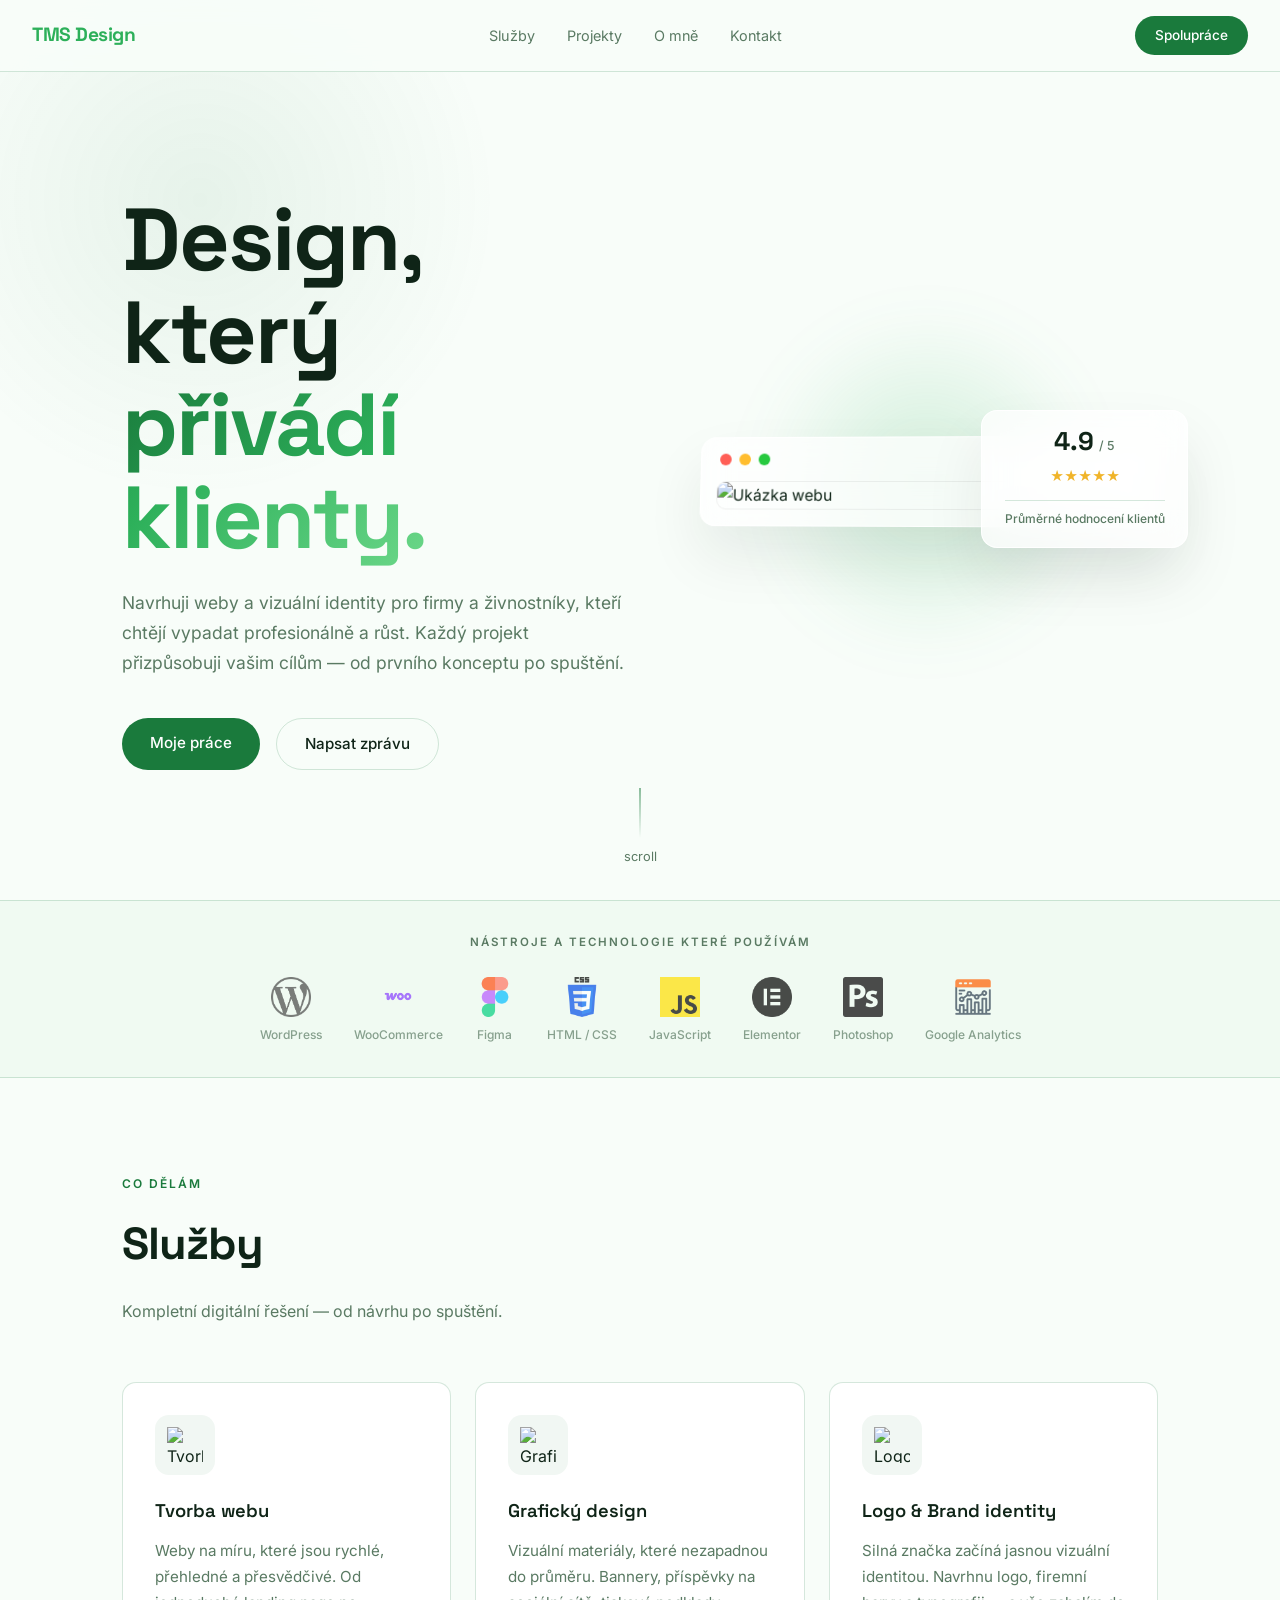
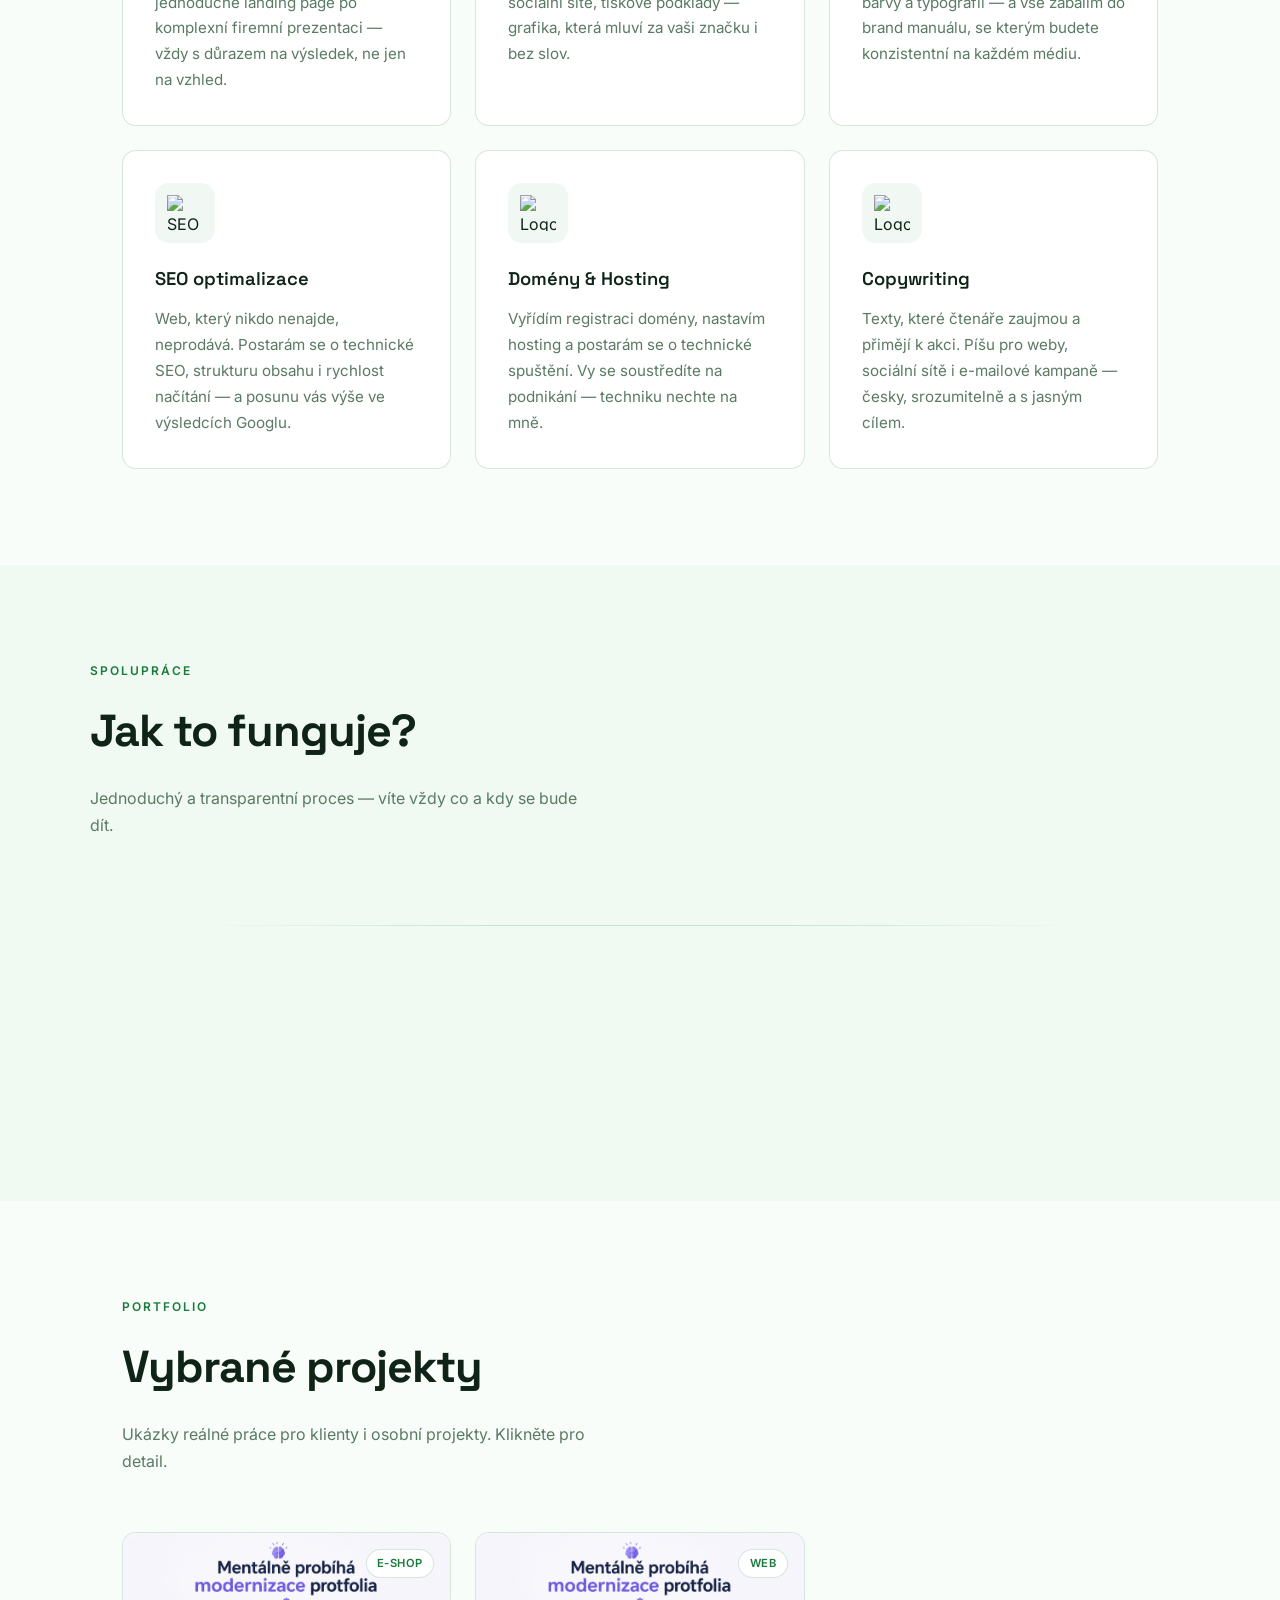
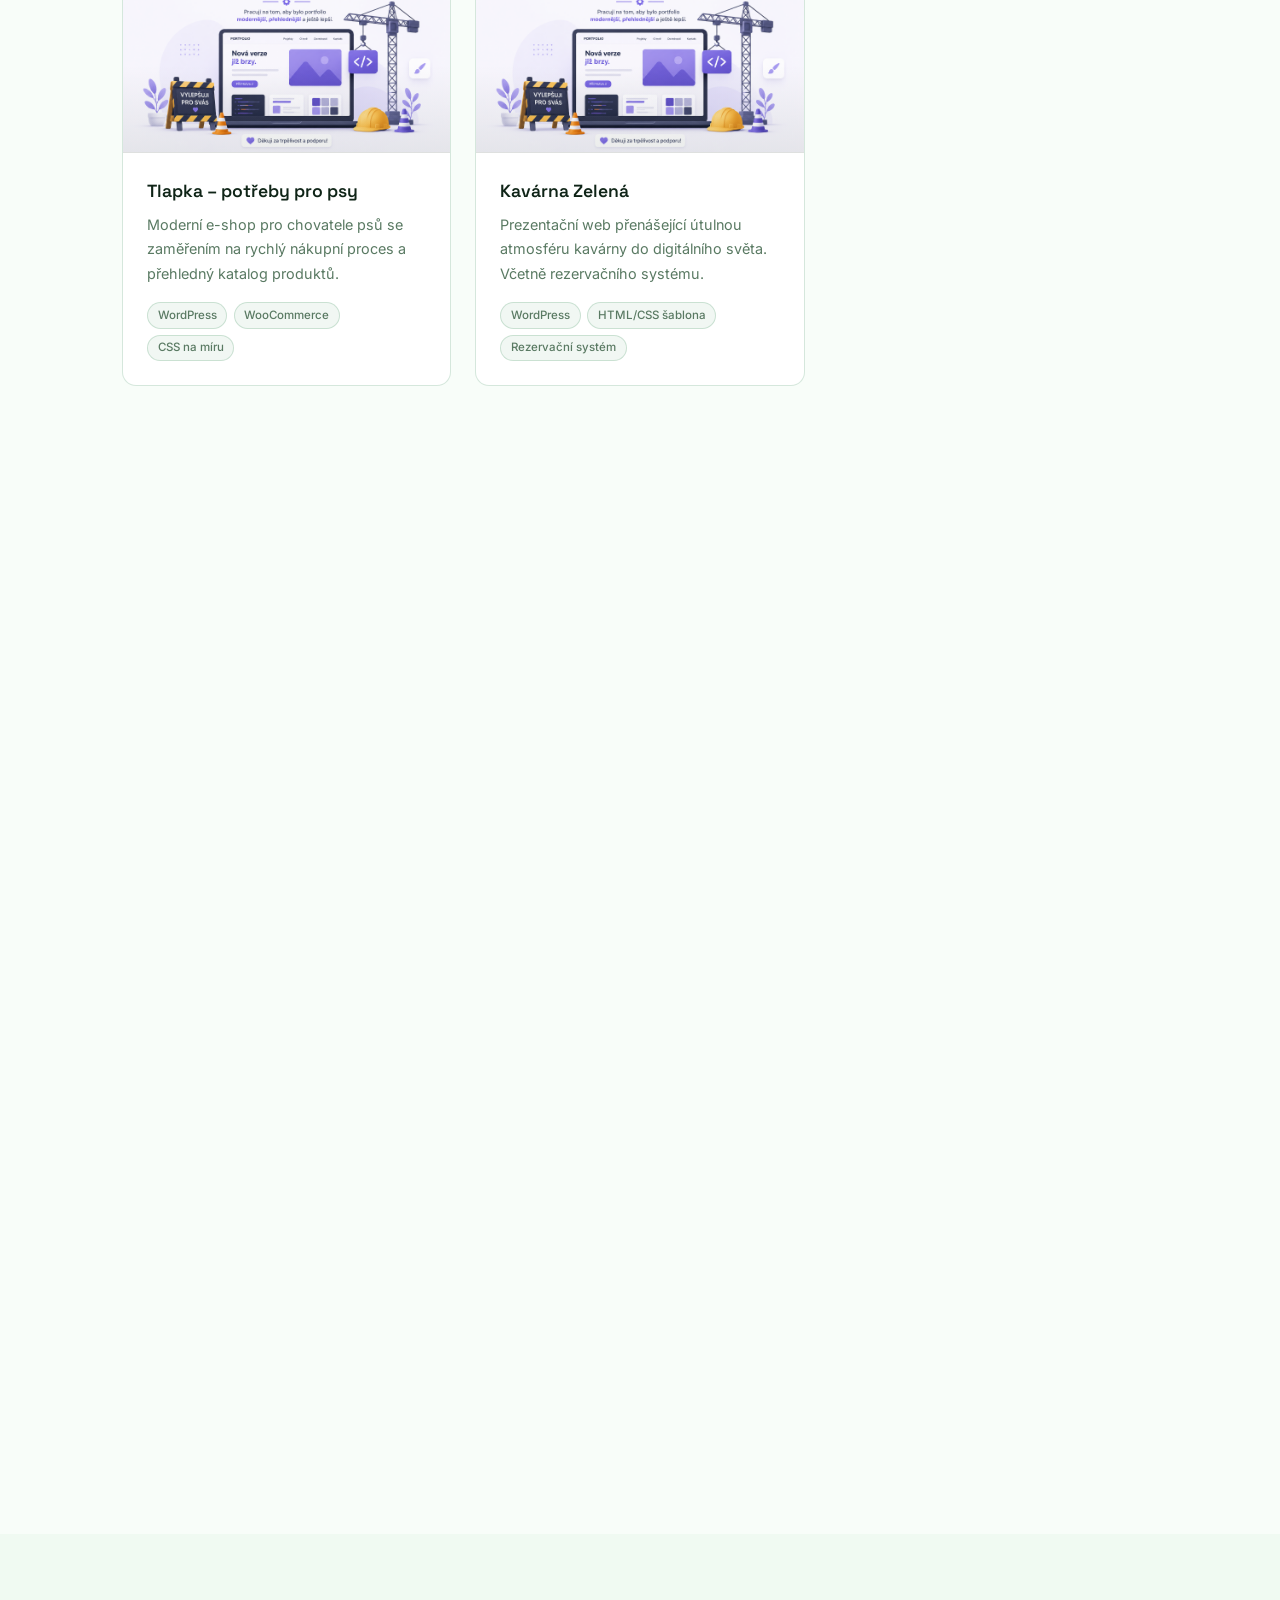
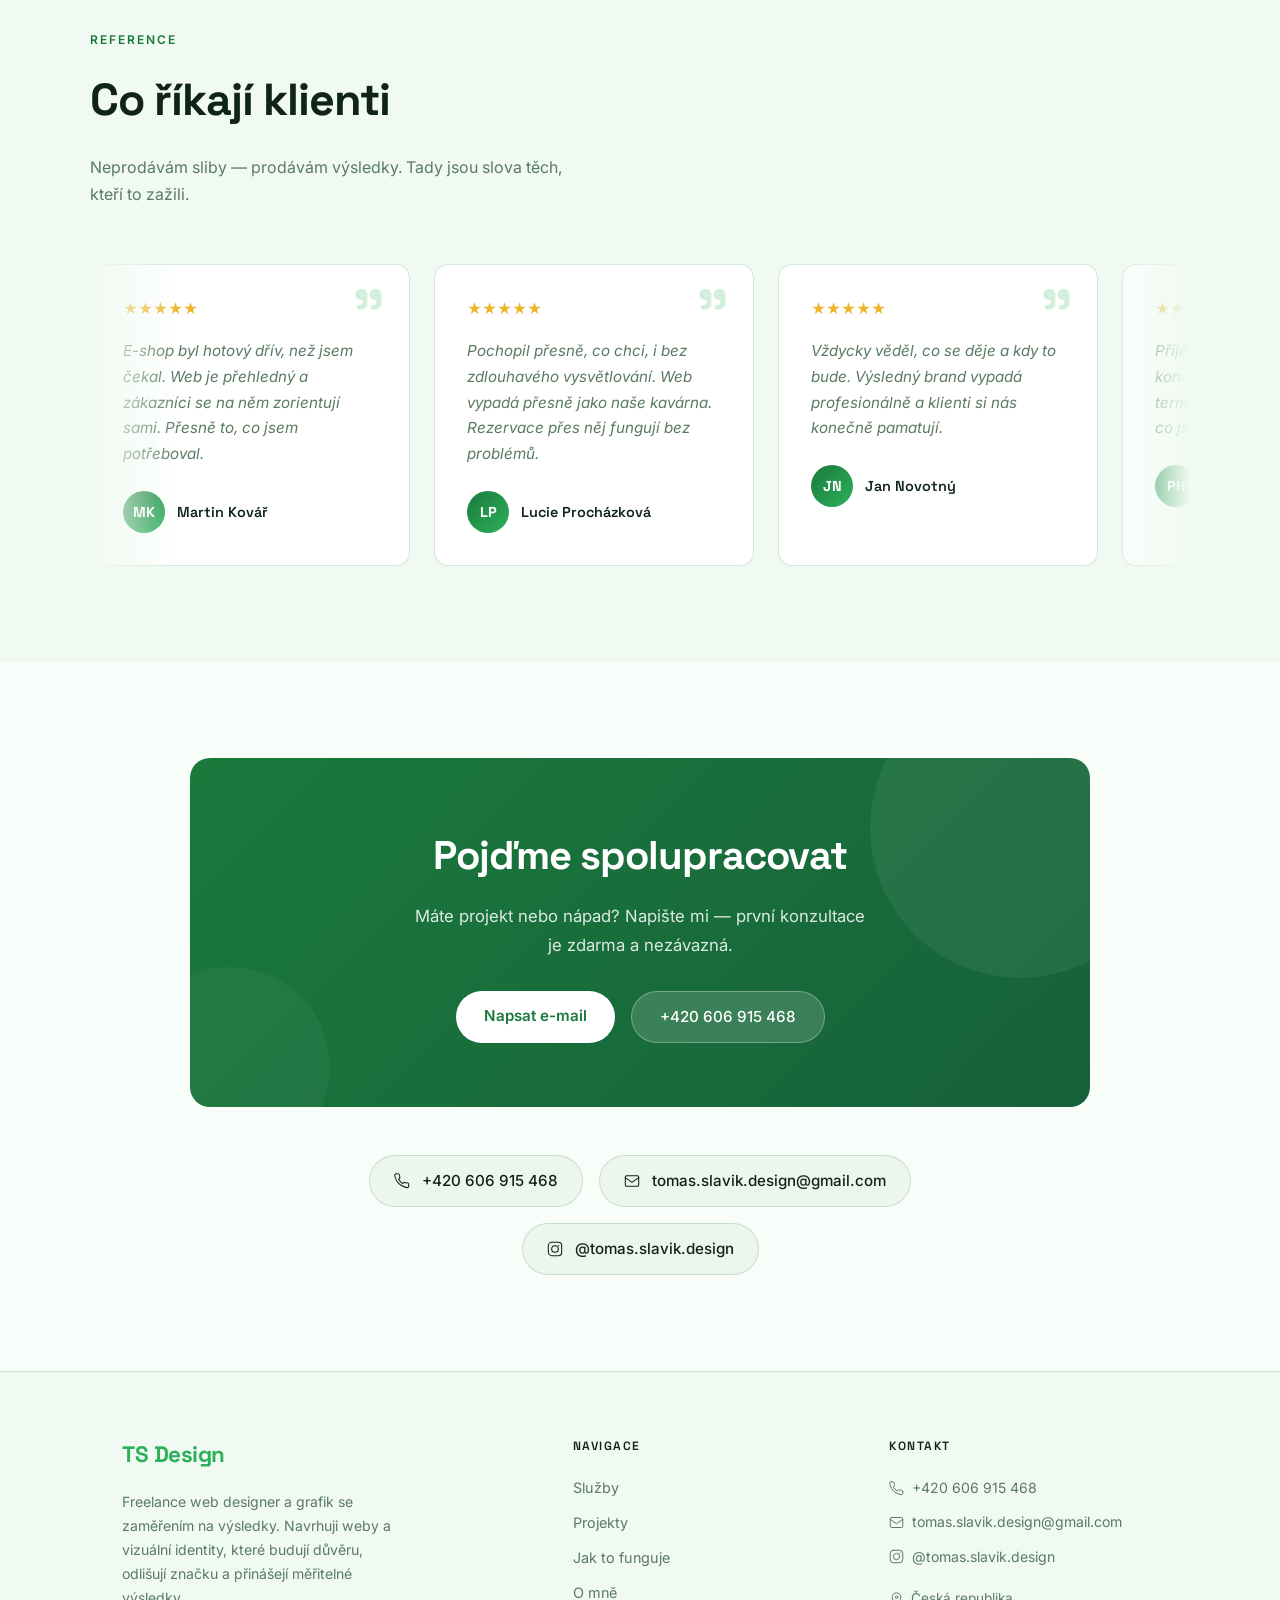
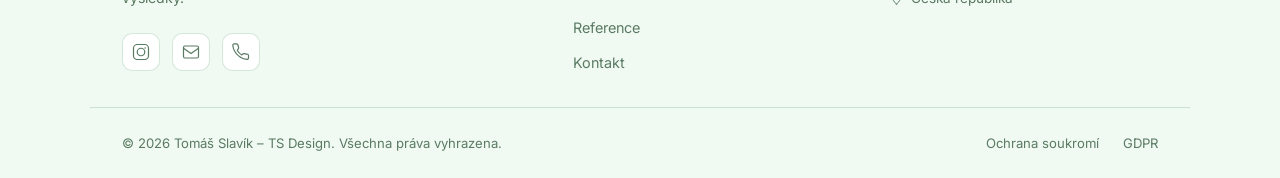
==== commit 25c8077e: "Update print statement from 'Hello' to 'Goodbye'" ====
--- a/index.html
+++ b/index.html
@@ -130,42 +130,42 @@
   <div class="services-grid" style="grid-template-columns: repeat(auto-fit, minmax(260px, 1fr));">
     <div class="service-card fade-up">
       <div class="service-icon">
-        <img src="obrazky/dev.png" alt="Tvorba webu">
+        <img src="brazky/Modernizace.png" alt="Tvorba webu">
       </div>
       <h3>Tvorba webu</h3>
       <p>Weby na míru, které jsou rychlé, přehledné a přesvědčivé. Od jednoduché landing page po komplexní firemní prezentaci — vždy s důrazem na výsledek, ne jen na vzhled.</p>
     </div>
     <div class="service-card fade-up">
       <div class="service-icon">
-        <img src="obrazky/design.png" alt="Grafický design">
+        <img src="brazky/Modernizace.png" alt="Grafický design">
       </div>
       <h3>Grafický design</h3>
       <p>Vizuální materiály, které nezapadnou do průměru. Bannery, příspěvky na sociální sítě, tiskové podklady — grafika, která mluví za vaši značku i bez slov.</p>
     </div>
     <div class="service-card fade-up">
       <div class="service-icon">
-        <img src="obrazky/bran.png" alt="Logo a Brand">
+        <img src="brazky/Modernizace.png" alt="Logo a Brand">
       </div>
       <h3>Logo & Brand identity</h3>
       <p>Silná značka začíná jasnou vizuální identitou. Navrhnu logo, firemní barvy a typografii — a vše zabalím do brand manuálu, se kterým budete konzistentní na každém médiu.</p>
     </div>
     <div class="service-card fade-up">
       <div class="service-icon">
-        <img src="obrazky/seo.png" alt="SEO optimalizace">
+        <img src="brazky/Modernizace.png" alt="SEO optimalizace">
       </div>
       <h3>SEO optimalizace</h3>
       <p>Web, který nikdo nenajde, neprodává. Postarám se o technické SEO, strukturu obsahu i rychlost načítání — a posunu vás výše ve výsledcích Googlu.</p>
     </div>
      <div class="service-card fade-up">
       <div class="service-icon">
-        <img src="obrazky/domain.png" alt="Logo a Brand">
+        <img src="brazky/Modernizace.png" alt="Logo a Brand">
       </div>
       <h3>Domény & Hosting</h3>
       <p>Vyřídím registraci domény, nastavím hosting a postarám se o technické spuštění. Vy se soustředíte na podnikání — techniku nechte na mně.</p>
     </div>
      <div class="service-card fade-up">
       <div class="service-icon">
-        <img src="obrazky/copy.png" alt="Logo a Brand">
+        <img src="brazky/Modernizace.png" alt="Logo a Brand">
       </div>
       <h3>Copywriting</h3>
       <p>Texty, které čtenáře zaujmou a přimějí k akci. Píšu pro weby, sociální sítě i e-mailové kampaně — česky, srozumitelně a s jasným cílem.</p>
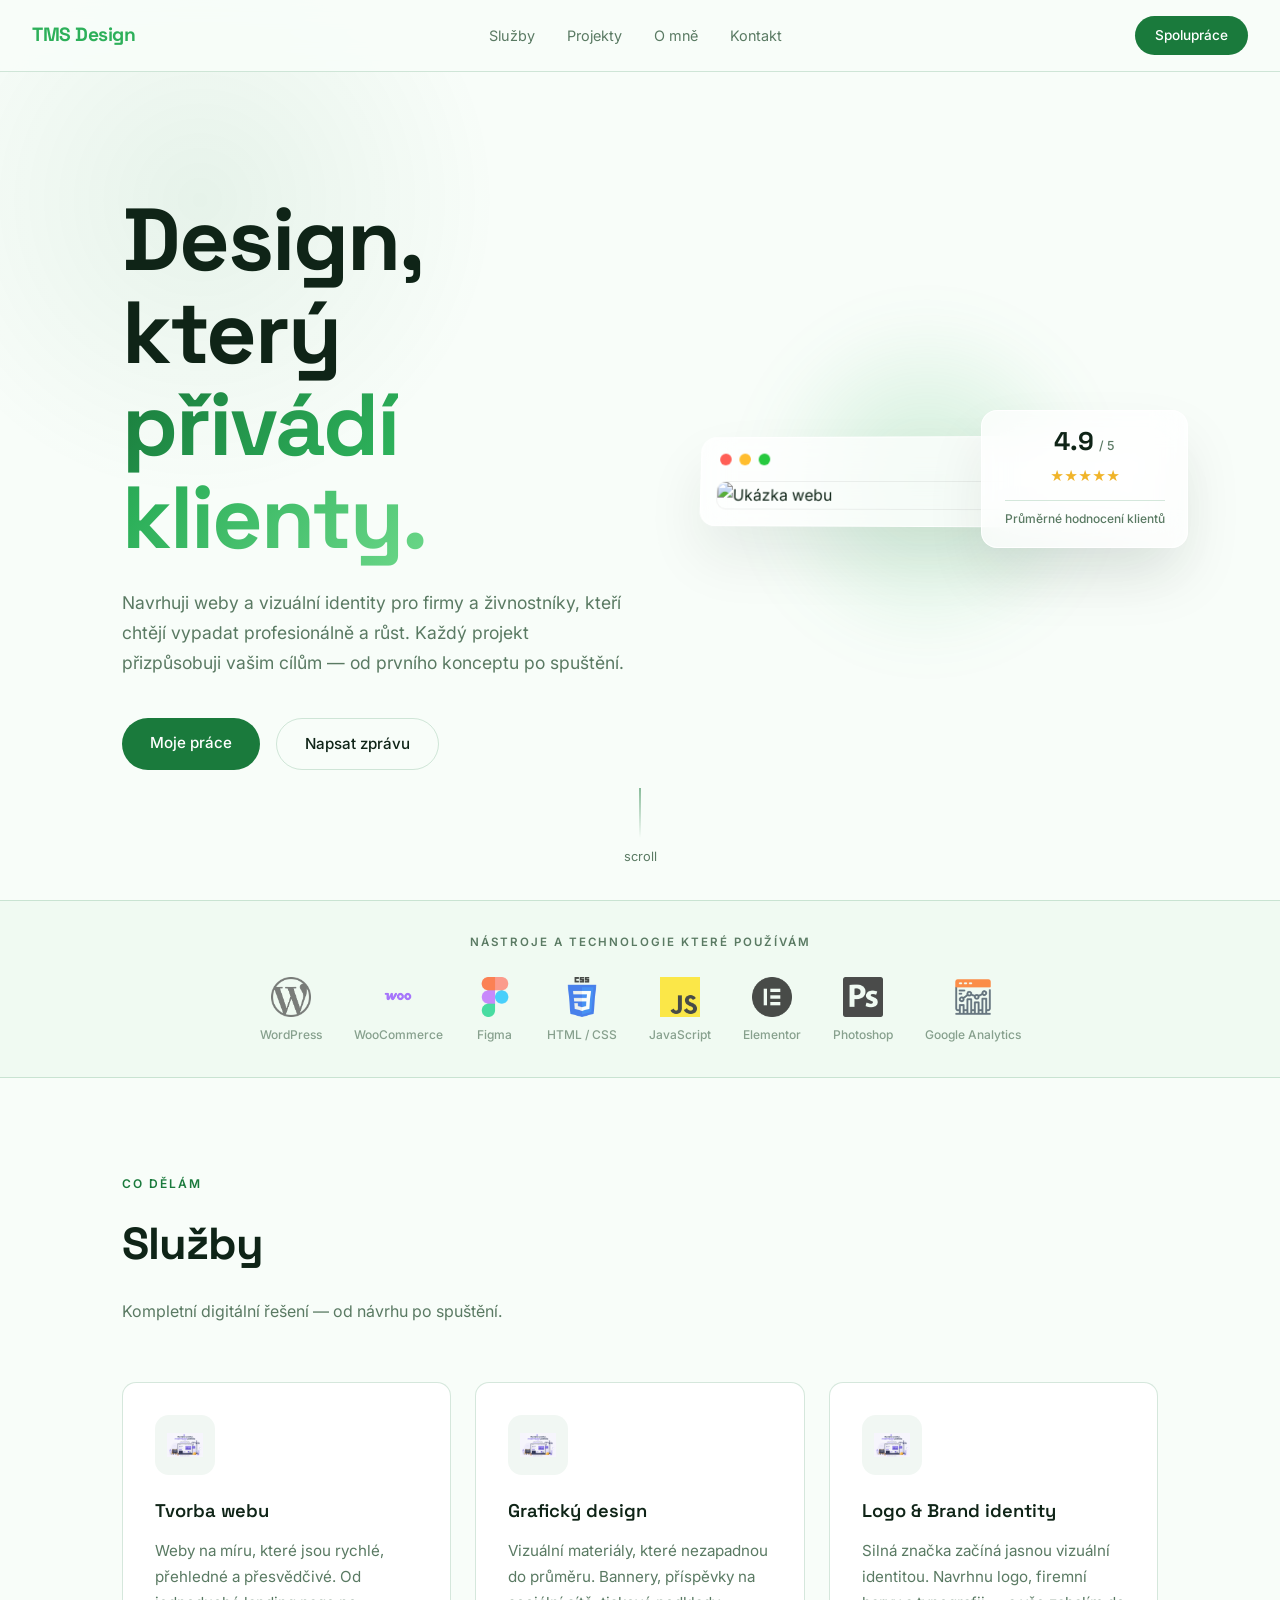
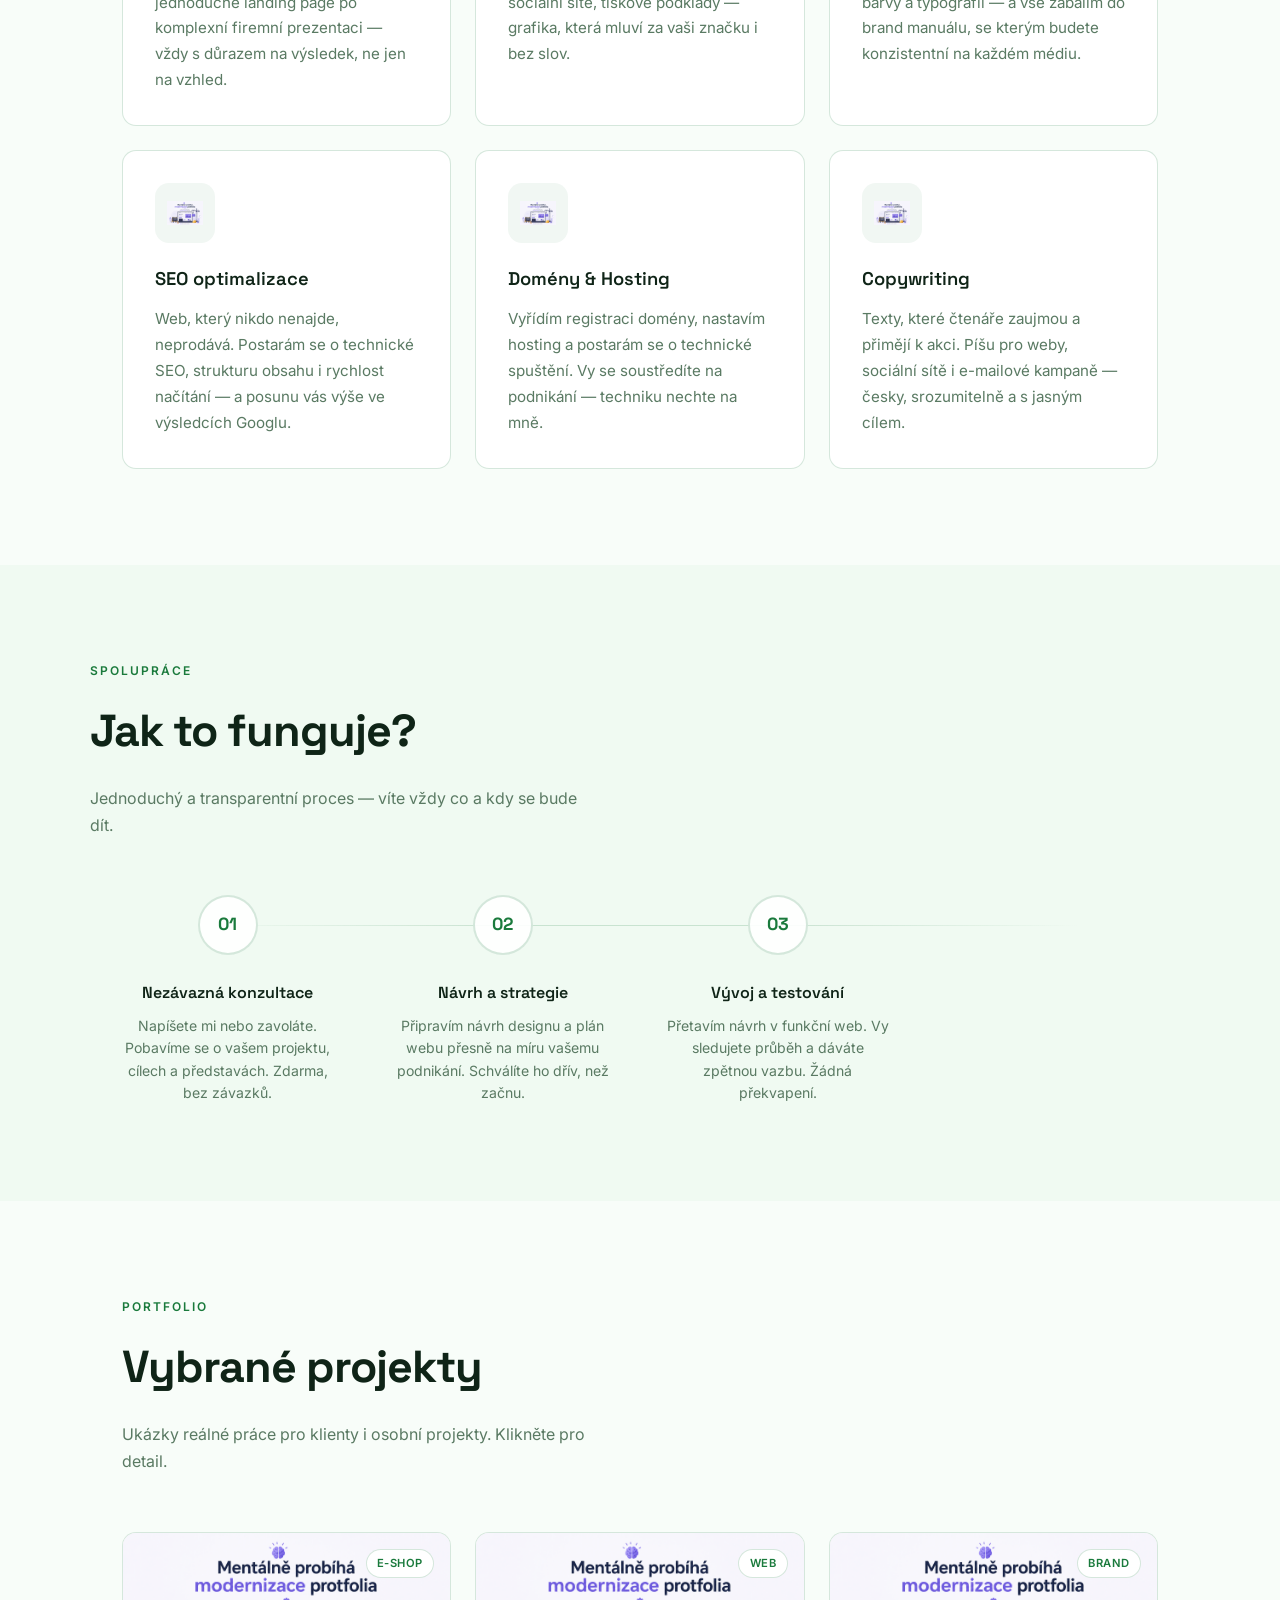
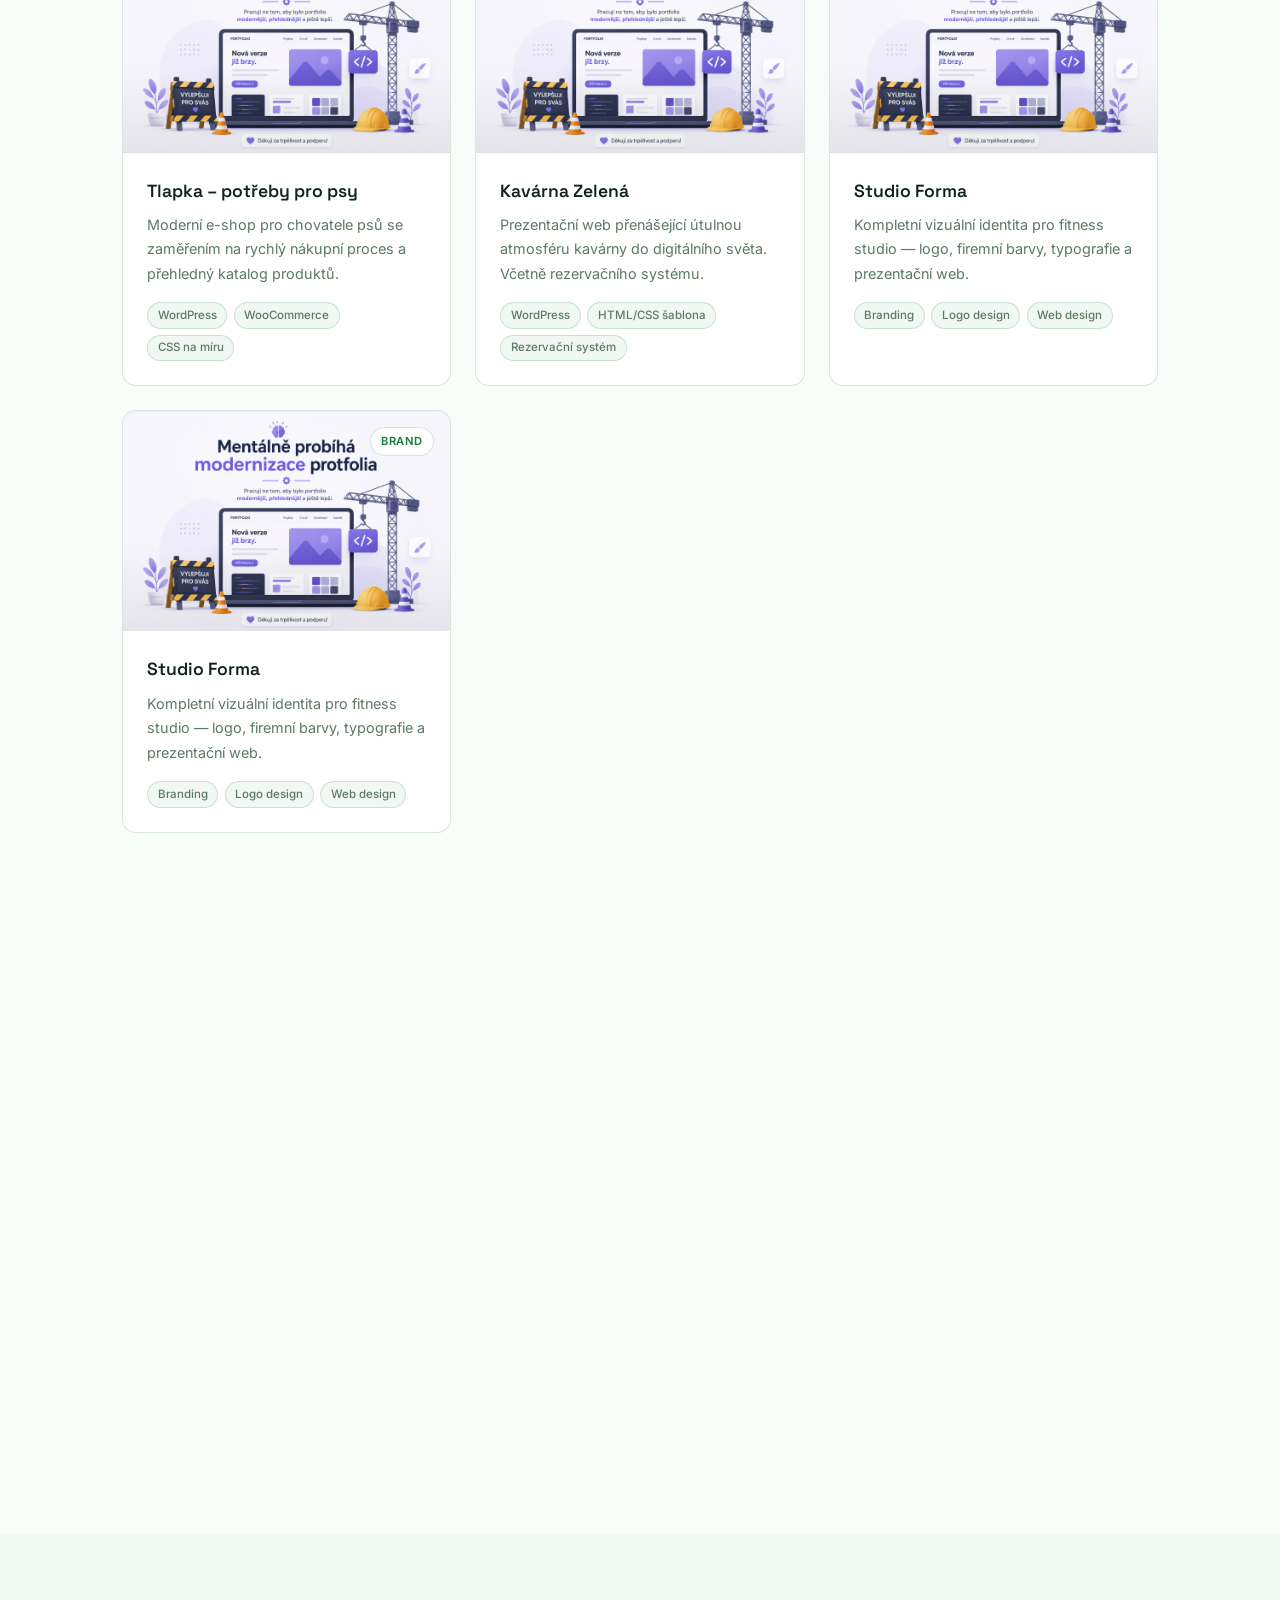
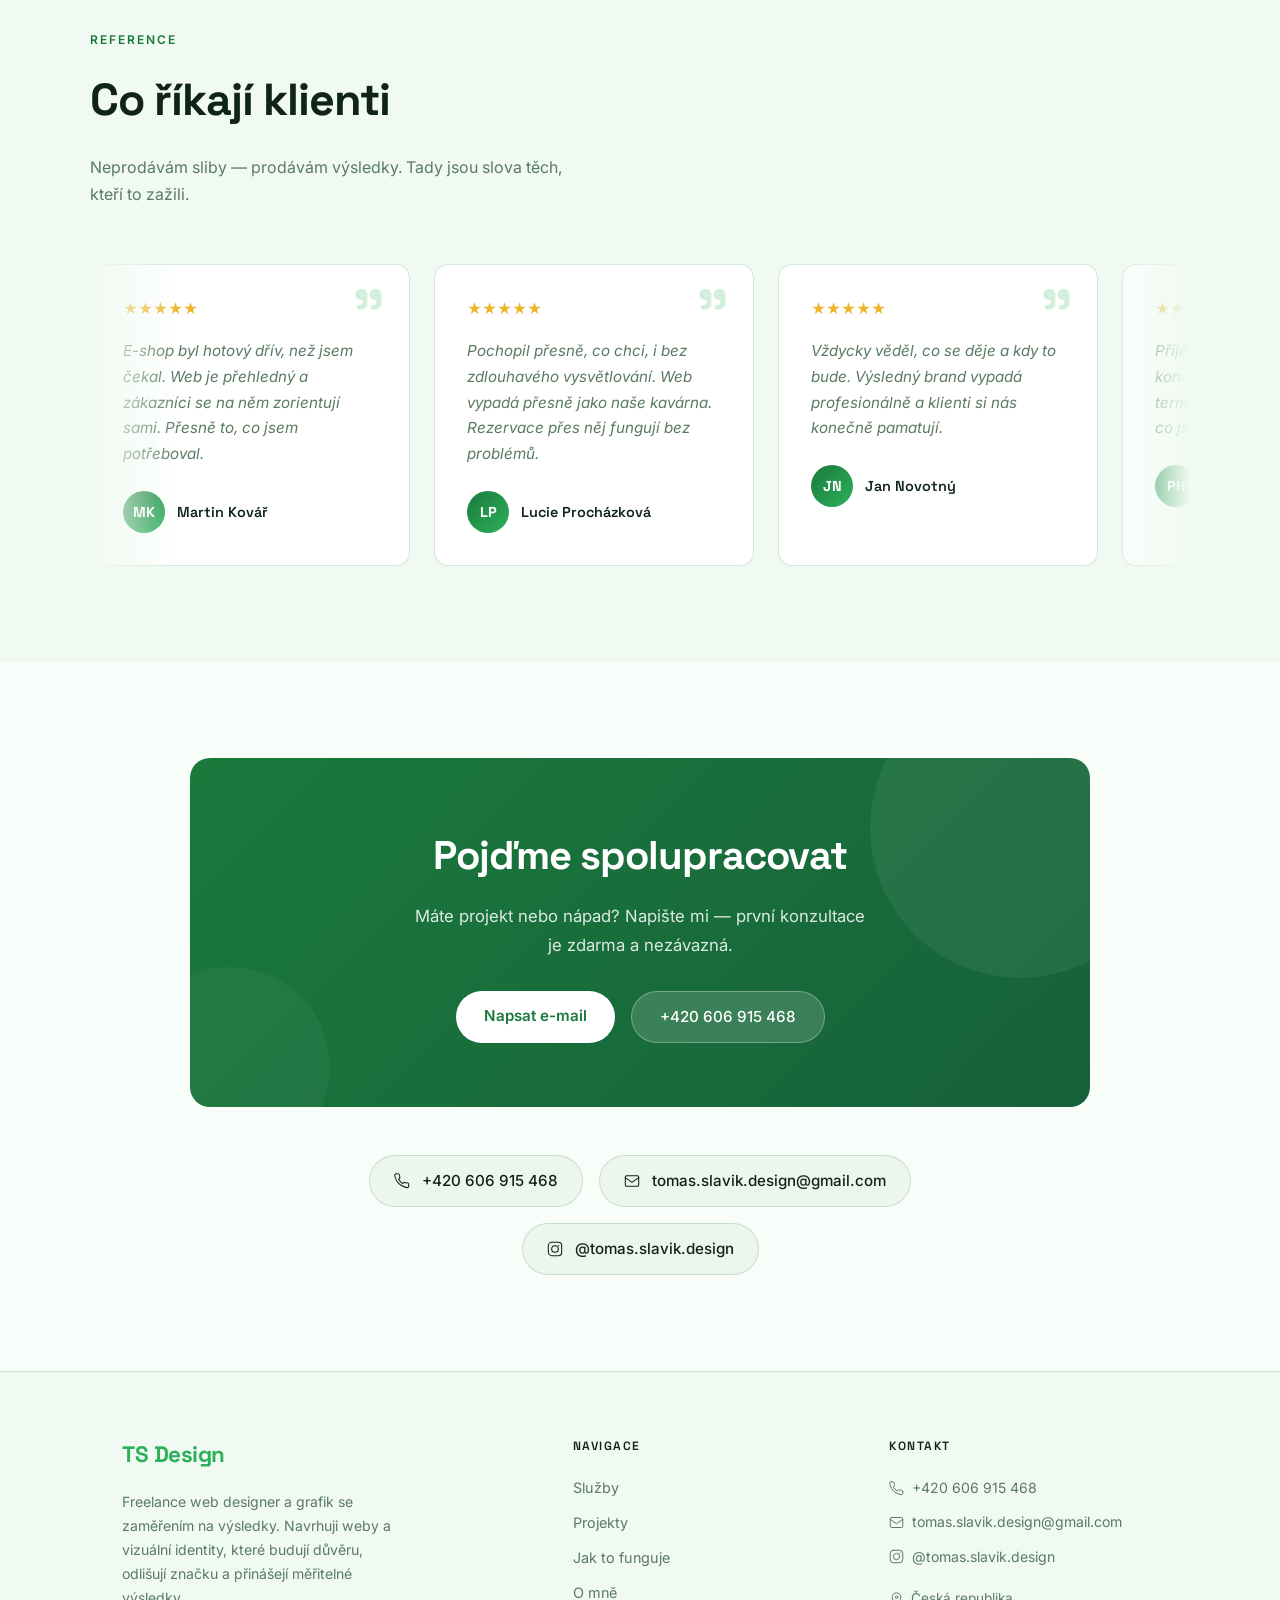
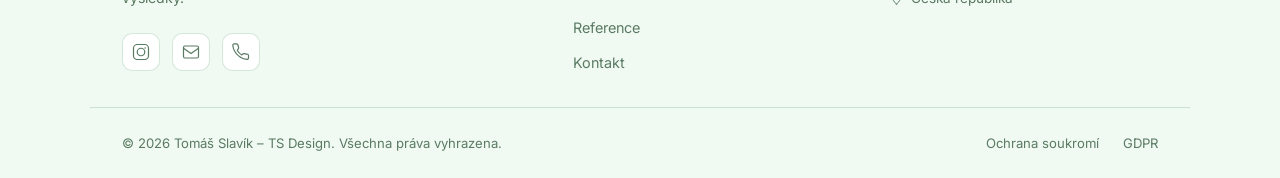
==== commit fbf3589b: "Update fmt.Println message from 'Hello' to 'Goodbye'" ====
--- a/index.html
+++ b/index.html
@@ -130,42 +130,42 @@
   <div class="services-grid" style="grid-template-columns: repeat(auto-fit, minmax(260px, 1fr));">
     <div class="service-card fade-up">
       <div class="service-icon">
-        <img src="brazky/Modernizace.png" alt="Tvorba webu">
+        <img src="obrazky/Modernizace.png" alt="Tvorba webu">
       </div>
       <h3>Tvorba webu</h3>
       <p>Weby na míru, které jsou rychlé, přehledné a přesvědčivé. Od jednoduché landing page po komplexní firemní prezentaci — vždy s důrazem na výsledek, ne jen na vzhled.</p>
     </div>
     <div class="service-card fade-up">
       <div class="service-icon">
-        <img src="brazky/Modernizace.png" alt="Grafický design">
+        <img src="obrazky/Modernizace.png" alt="Grafický design">
       </div>
       <h3>Grafický design</h3>
       <p>Vizuální materiály, které nezapadnou do průměru. Bannery, příspěvky na sociální sítě, tiskové podklady — grafika, která mluví za vaši značku i bez slov.</p>
     </div>
     <div class="service-card fade-up">
       <div class="service-icon">
-        <img src="brazky/Modernizace.png" alt="Logo a Brand">
+        <img src="obrazky/Modernizace.png" alt="Logo a Brand">
       </div>
       <h3>Logo & Brand identity</h3>
       <p>Silná značka začíná jasnou vizuální identitou. Navrhnu logo, firemní barvy a typografii — a vše zabalím do brand manuálu, se kterým budete konzistentní na každém médiu.</p>
     </div>
     <div class="service-card fade-up">
       <div class="service-icon">
-        <img src="brazky/Modernizace.png" alt="SEO optimalizace">
+        <img src="obrazky/Modernizace.png" alt="SEO optimalizace">
       </div>
       <h3>SEO optimalizace</h3>
       <p>Web, který nikdo nenajde, neprodává. Postarám se o technické SEO, strukturu obsahu i rychlost načítání — a posunu vás výše ve výsledcích Googlu.</p>
     </div>
      <div class="service-card fade-up">
       <div class="service-icon">
-        <img src="brazky/Modernizace.png" alt="Logo a Brand">
+        <img src="obrazky/Modernizace.png" alt="Logo a Brand">
       </div>
       <h3>Domény & Hosting</h3>
       <p>Vyřídím registraci domény, nastavím hosting a postarám se o technické spuštění. Vy se soustředíte na podnikání — techniku nechte na mně.</p>
     </div>
      <div class="service-card fade-up">
       <div class="service-icon">
-        <img src="brazky/Modernizace.png" alt="Logo a Brand">
+        <img src="obrazky/Modernizace.png" alt="Logo a Brand">
       </div>
       <h3>Copywriting</h3>
       <p>Texty, které čtenáře zaujmou a přimějí k akci. Píšu pro weby, sociální sítě i e-mailové kampaně — česky, srozumitelně a s jasným cílem.</p>
